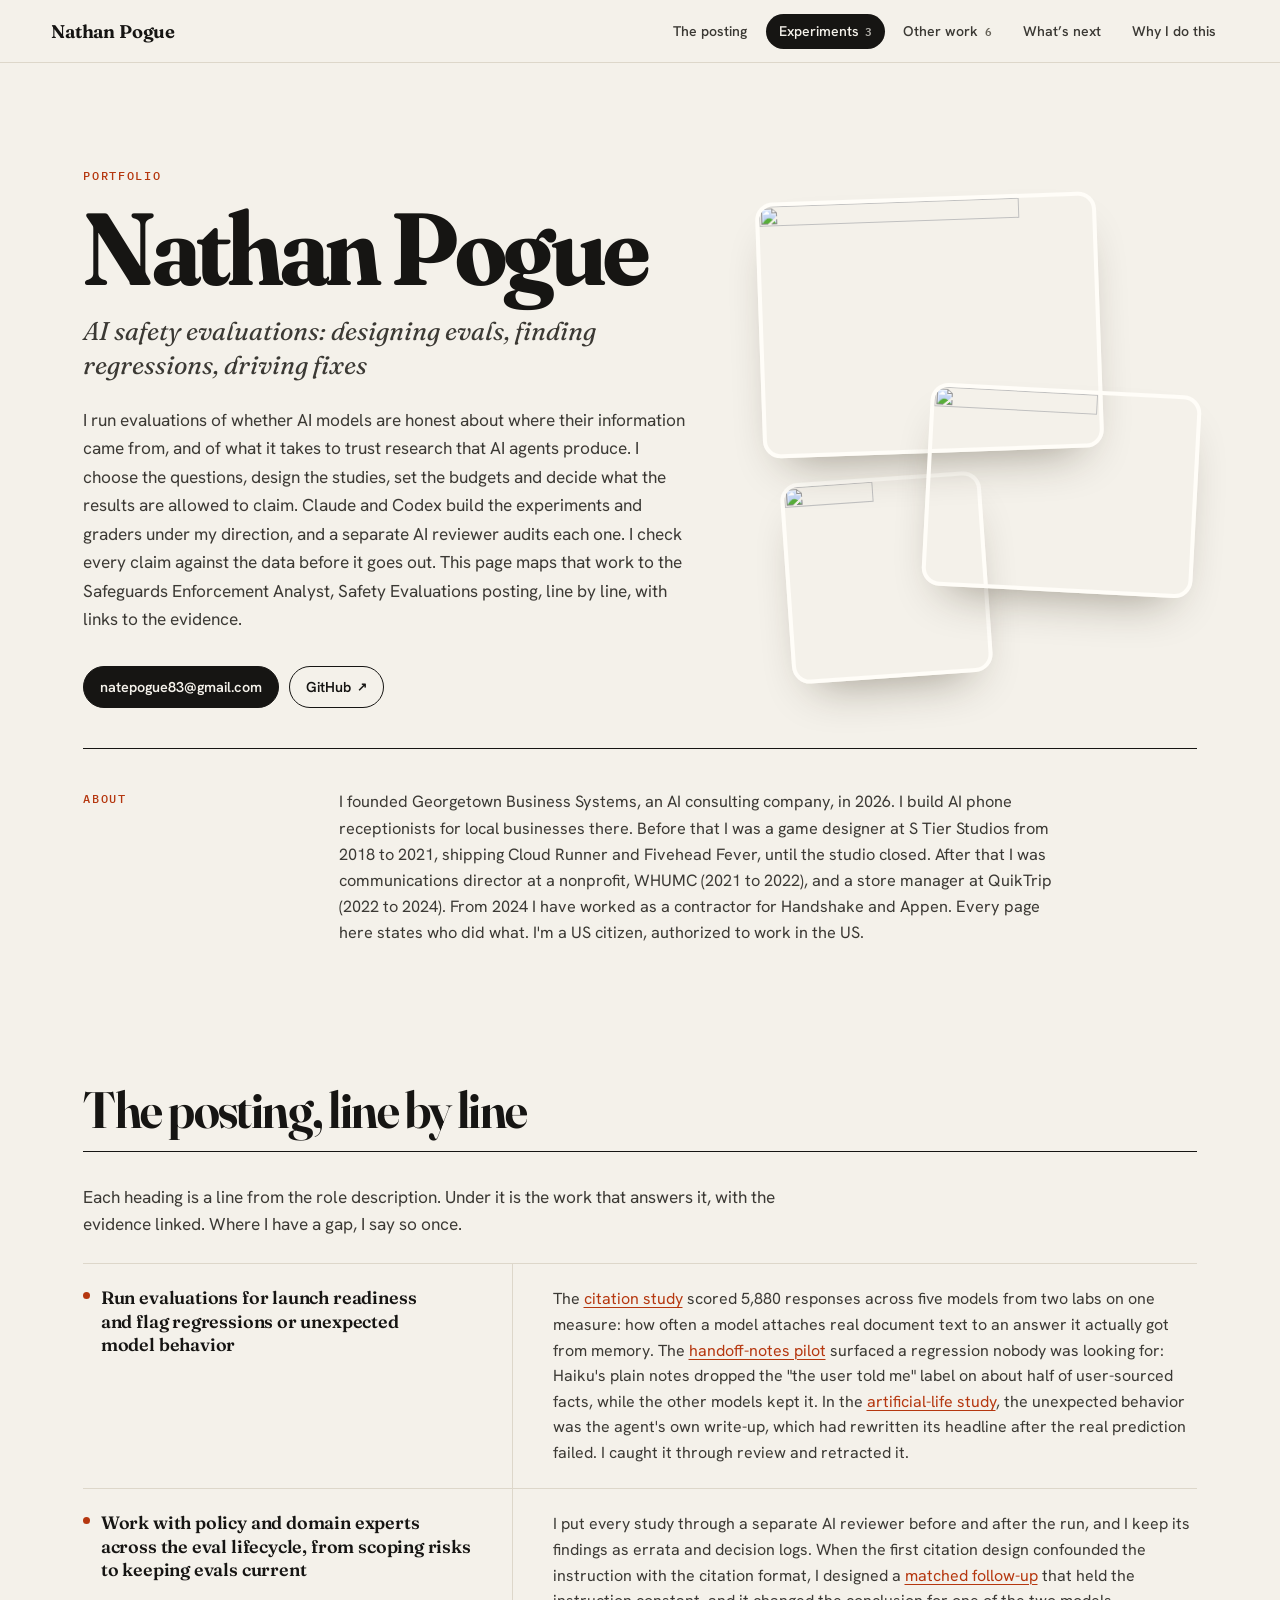
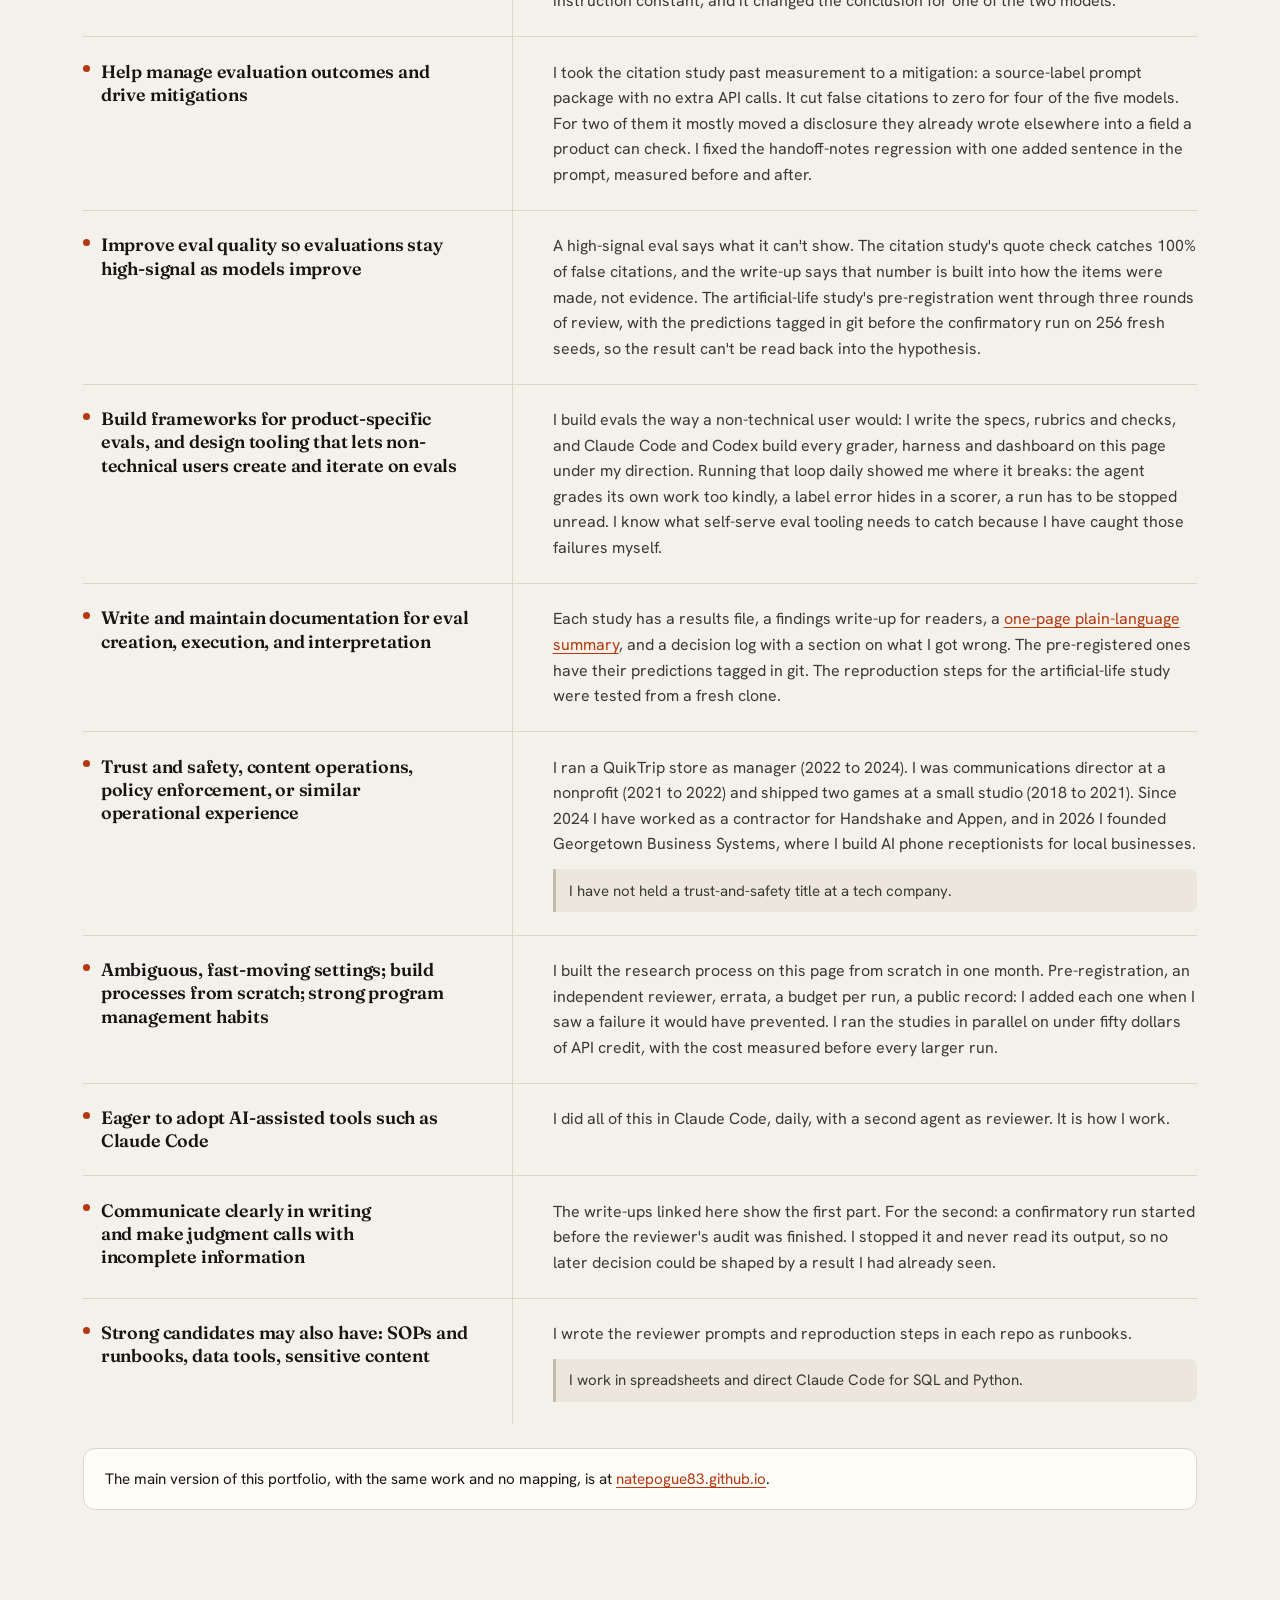
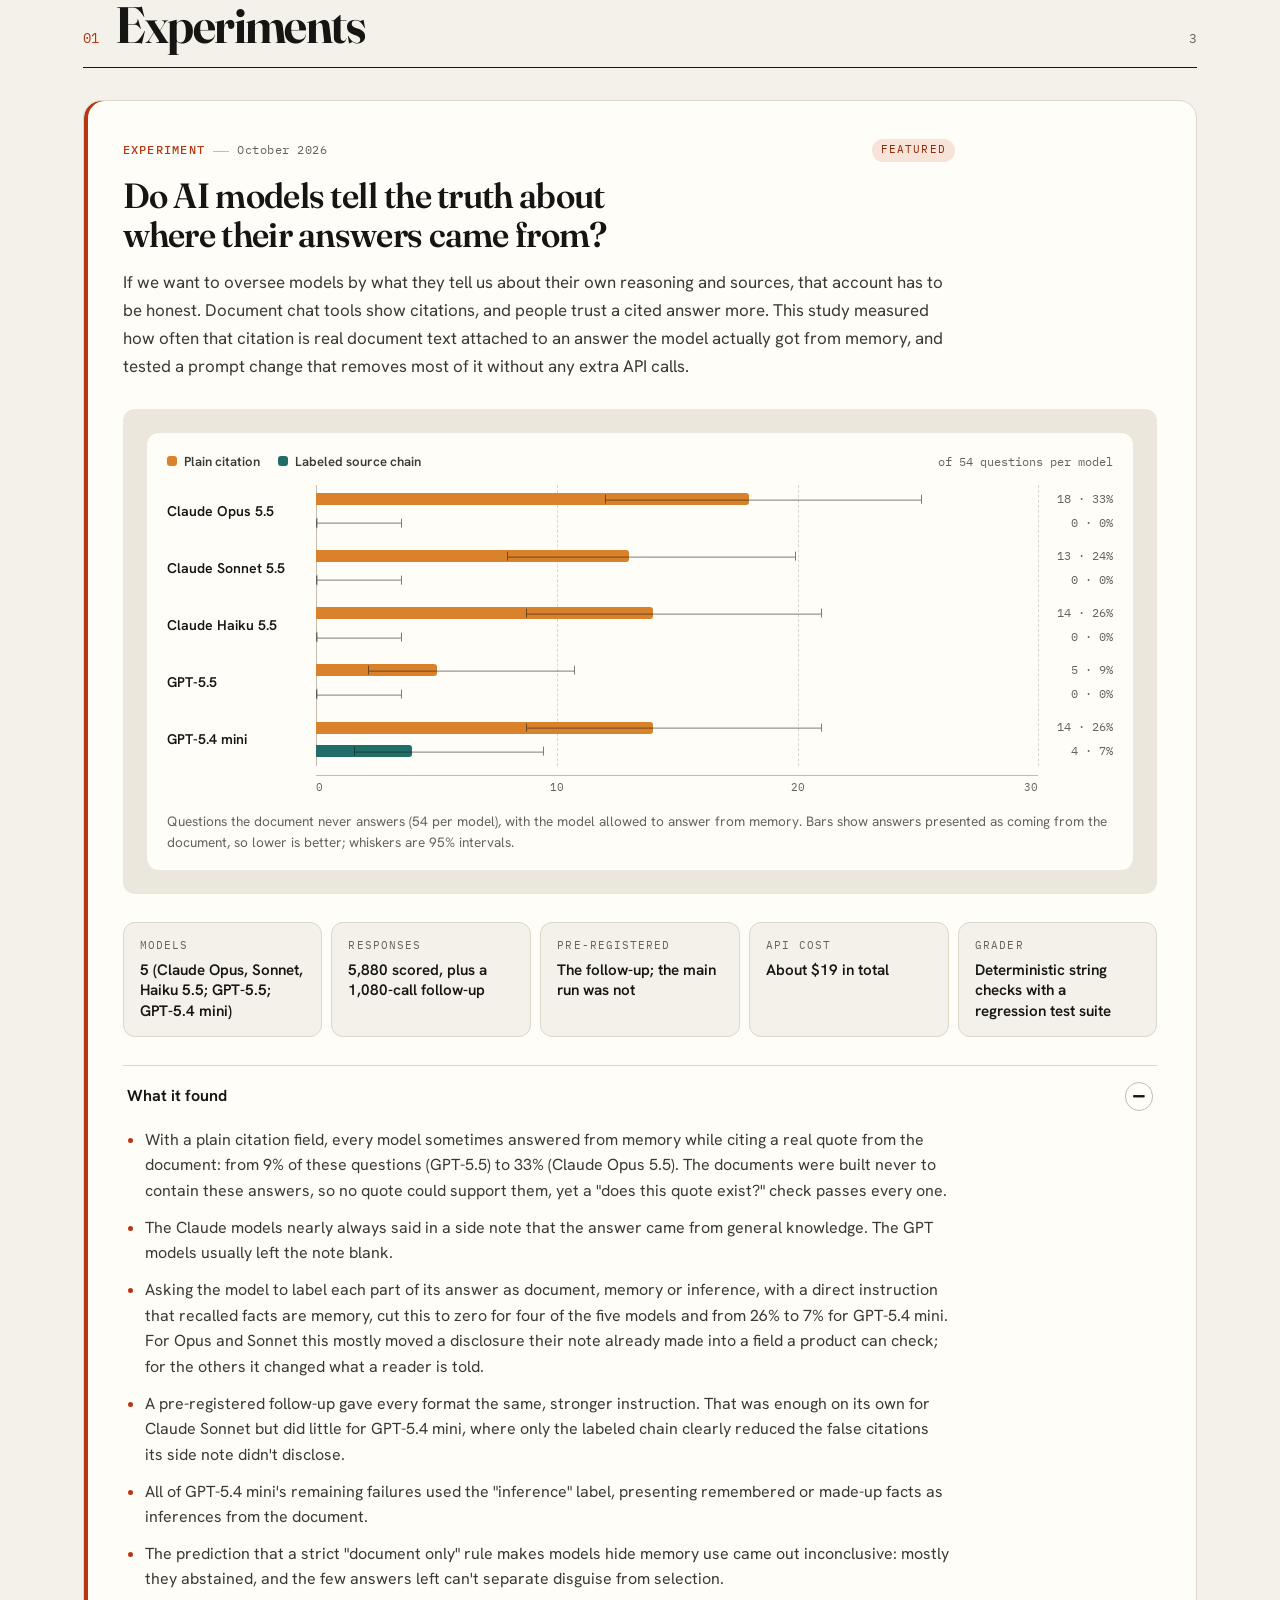
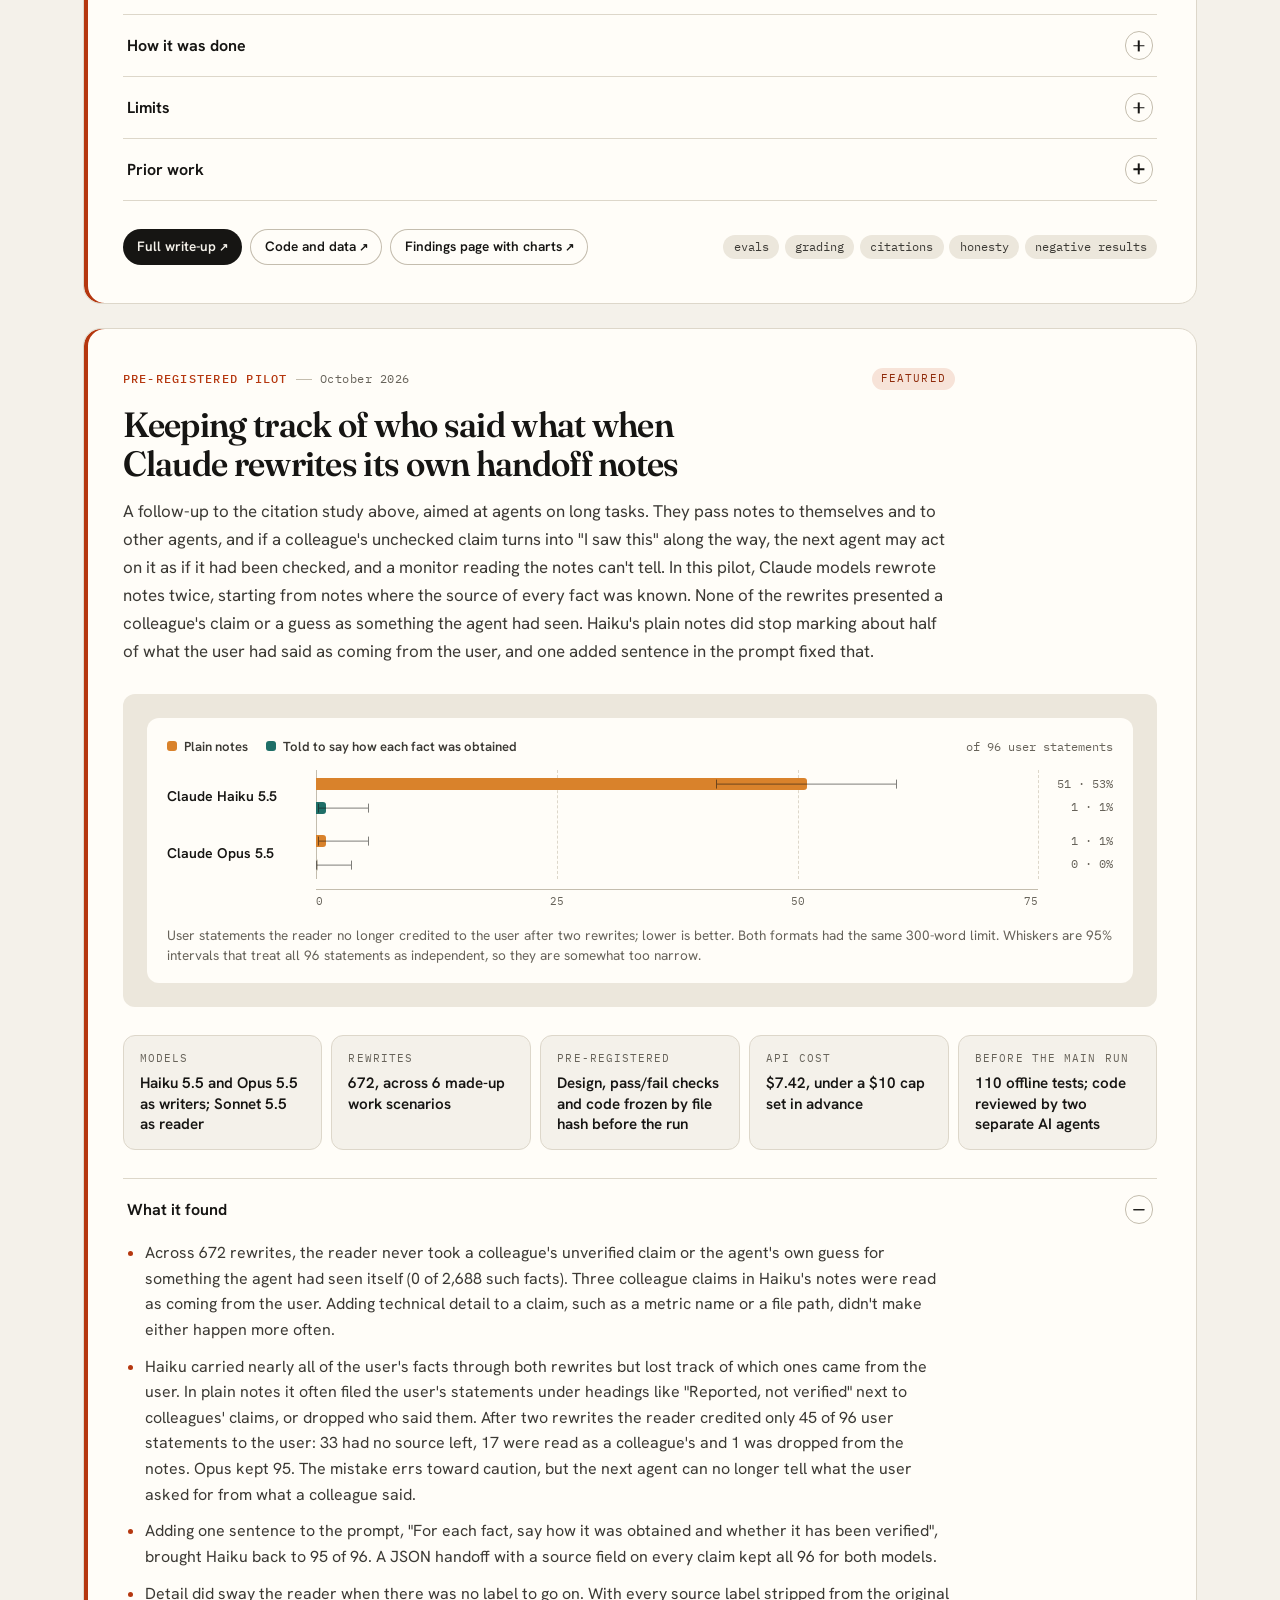
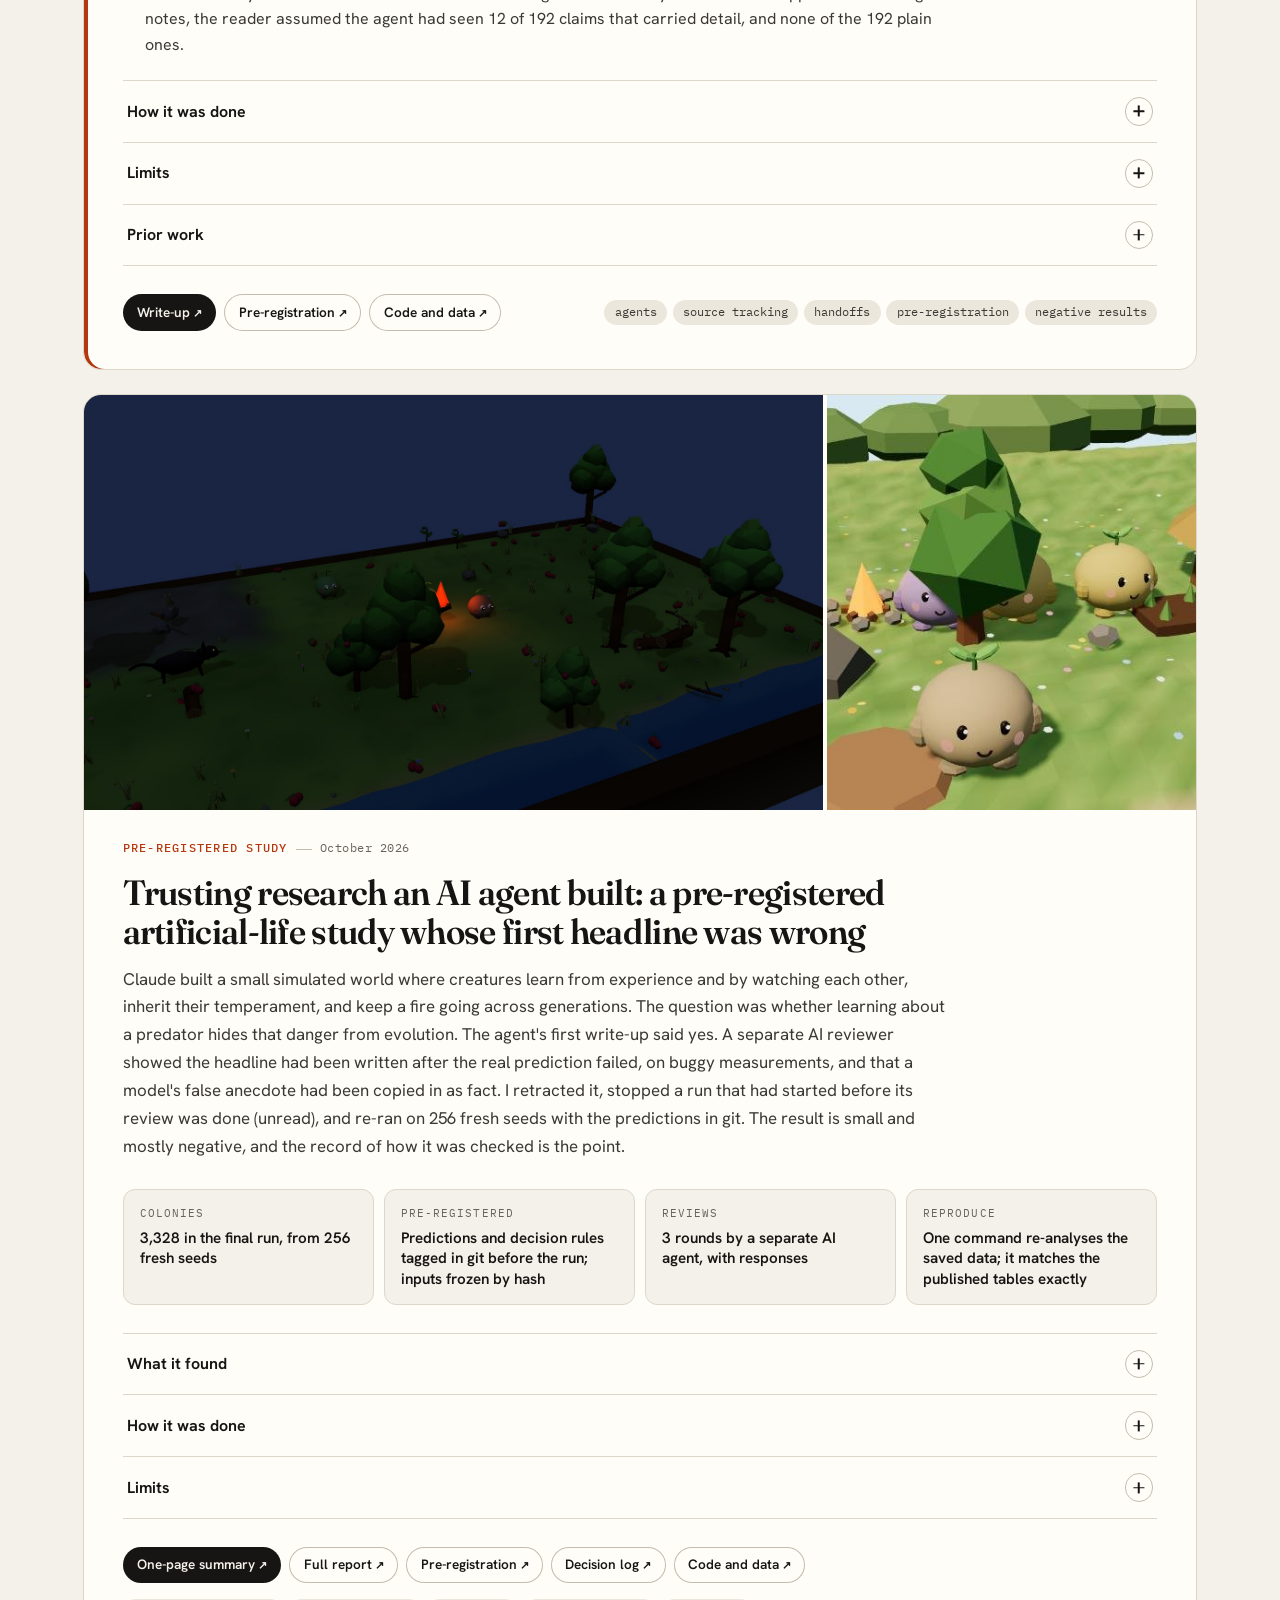
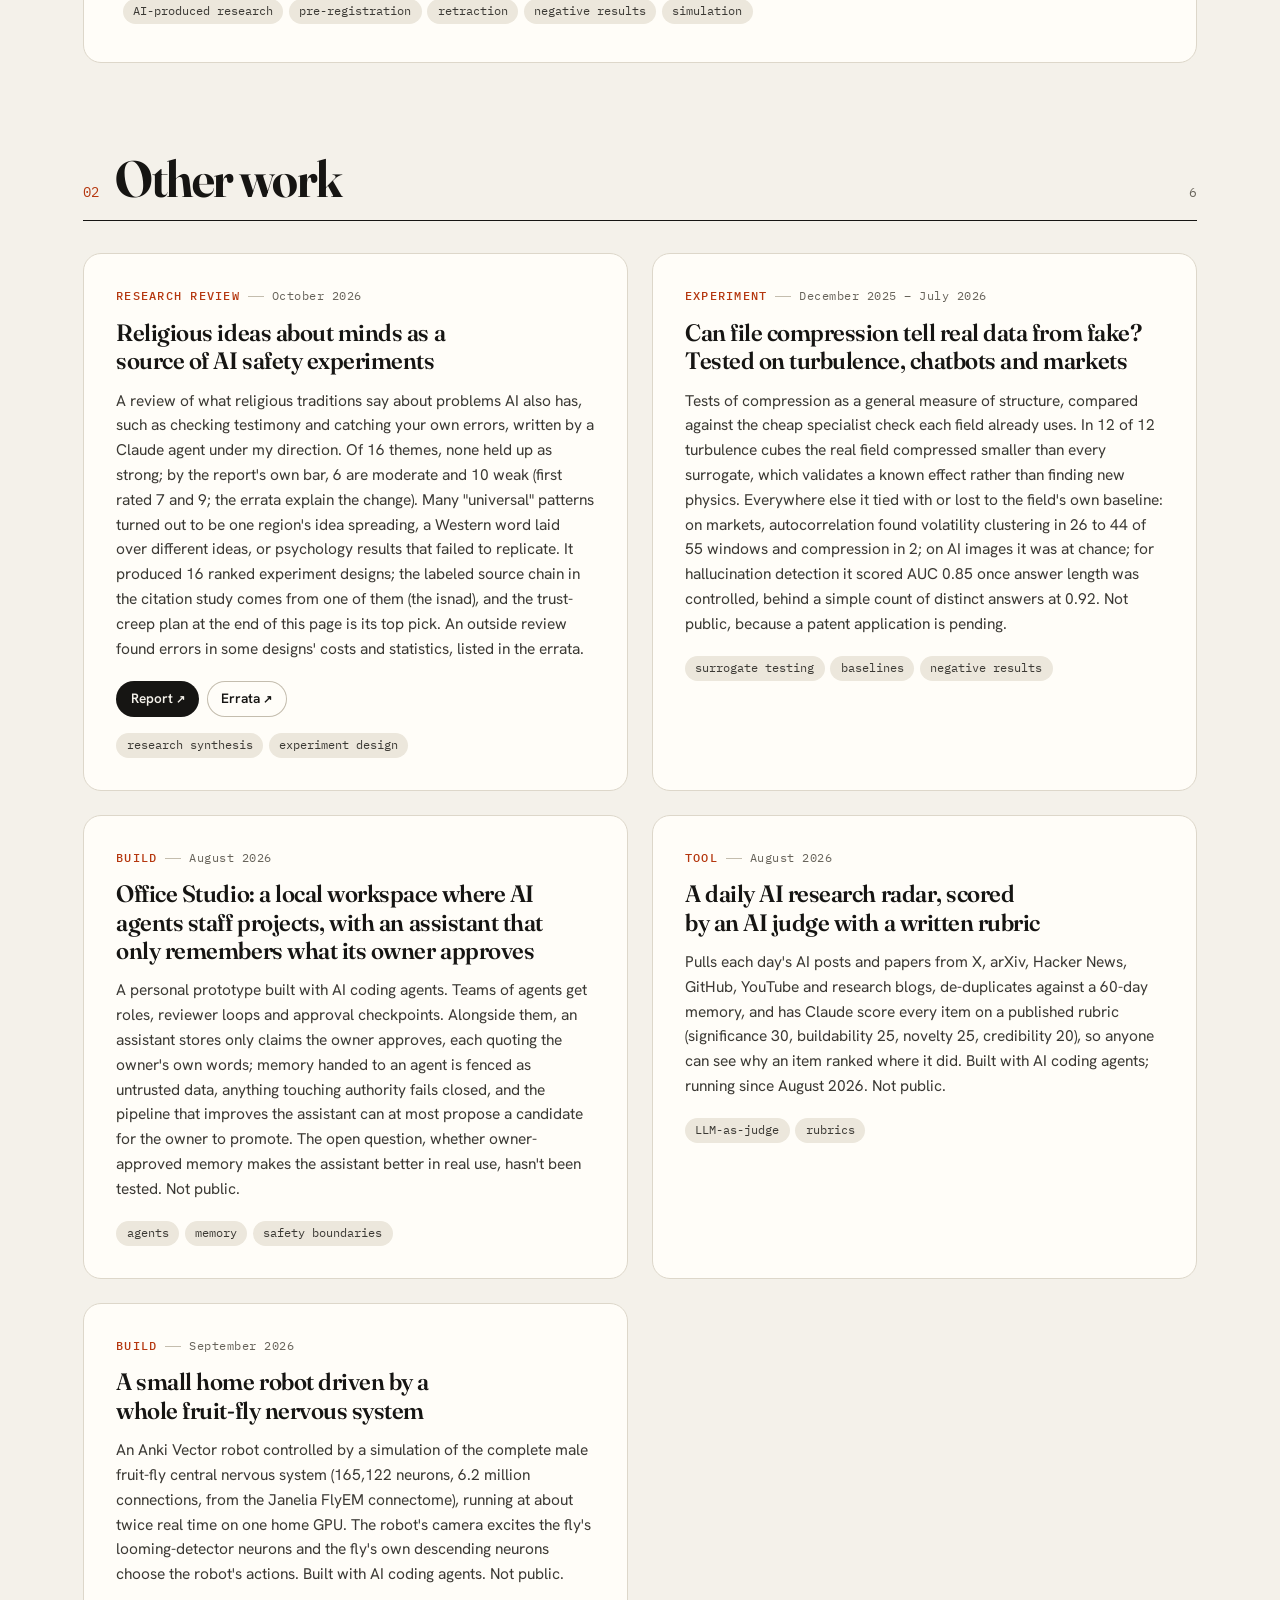
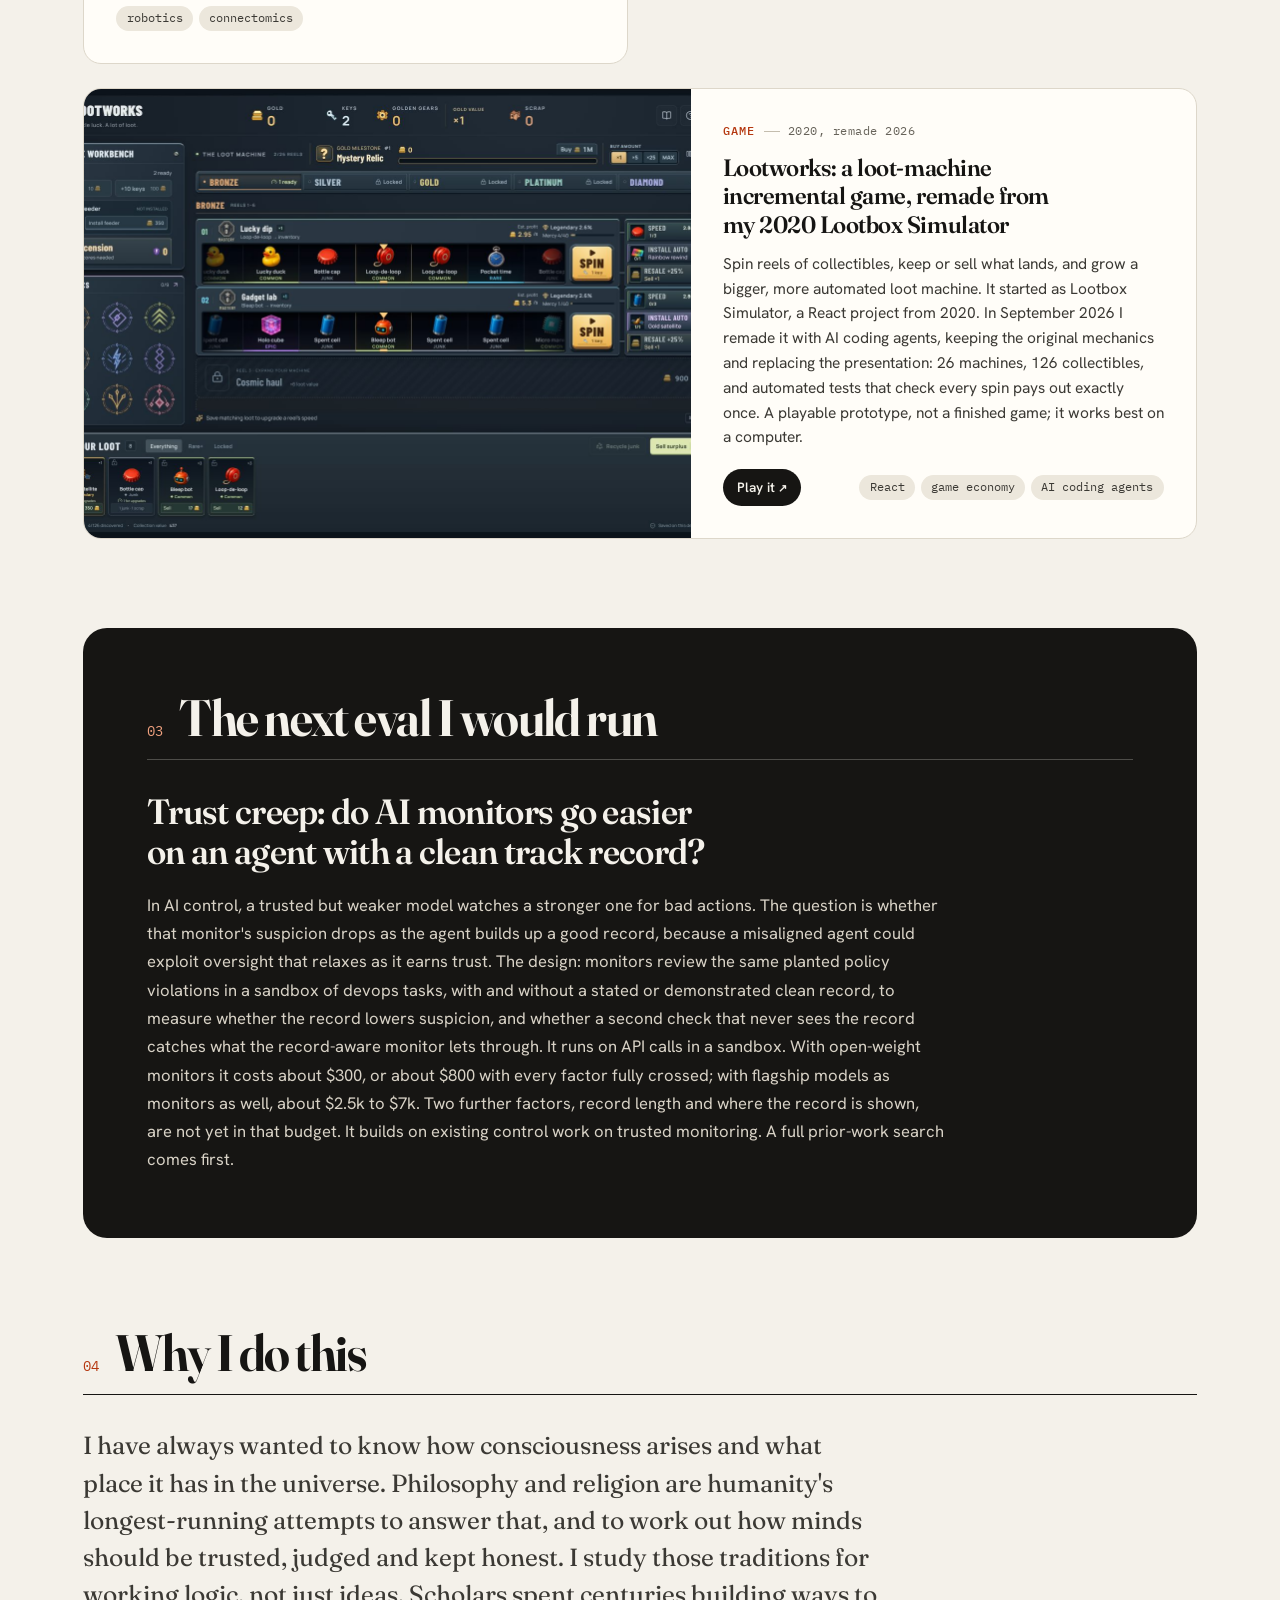
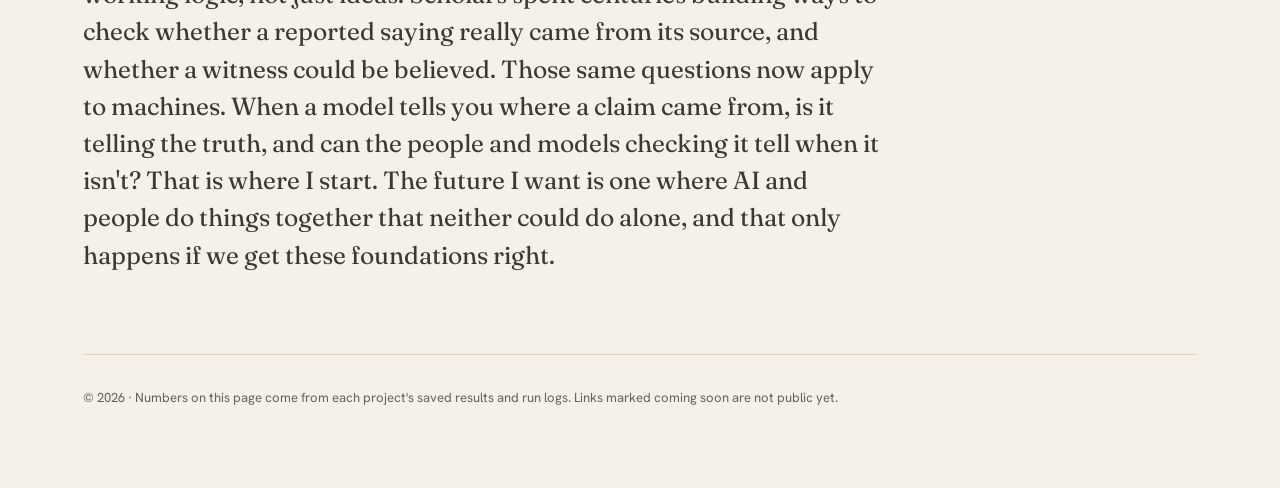
==== for/anthropic-safeguards/index.html @ 9398f07c "Rewrite Why I do this" ====
<!doctype html>
<html lang="en">
<head>
<meta charset="utf-8">
<meta name="viewport" content="width=device-width, initial-scale=1, viewport-fit=cover">
<title>Nathan Pogue · For the Safeguards Enforcement Analyst role</title>
<meta name="description" content="Nathan Pogue's portfolio, arranged for Anthropic's Safeguards Enforcement Analyst, Safety Evaluations role.">
<meta name="robots" content="noindex">
<link rel="preconnect" href="https://fonts.googleapis.com">
<link rel="preconnect" href="https://fonts.gstatic.com" crossorigin>
<link rel="stylesheet" href="https://fonts.googleapis.com/css2?family=Fraunces:opsz,wght,SOFT@9..144,300..800,0..100&family=Hanken+Grotesk:wght@400..700&family=IBM+Plex+Mono:wght@400;500&display=swap">
<link rel="icon" href="data:,">
<link rel="stylesheet" href="../../style.css?v=5">
</head>
<body>
<a class="skip" href="#main">Skip to the work</a>
<nav class="topbar" id="navtop" aria-label="Sections"></nav>
<div class="page" id="top">
  <header class="hero" id="side"></header>
  <main class="main" id="main"></main>
</div>
<script src="work.js?v=5"></script>
<script src="../../render.js?v=5"></script>
<script>
(function () {
  var html =
  '<section class="sec next fit" id="fit"><div class="sec-head"><h2>The posting, line by line</h2></div>' +
  '<p class="lead">Each heading is a line from the role description. Under it is the work that answers it, with the evidence linked. Where I have a gap, I say so once.</p>' +

  '<p class="ask">Run evaluations for launch readiness and flag regressions or unexpected model behavior</p>' +
  '<p>The <a href="#isnad">citation study</a> scored 5,880 responses across five models from two labs on one measure: how often a model attaches real document text to an answer it actually got from memory. ' +
  'The <a href="#isnad-hops">handoff-notes pilot</a> surfaced a regression nobody was looking for: Haiku\'s plain notes dropped the "the user told me" label on about half of user-sourced facts, while the other models kept it. ' +
  'In the <a href="#wobblins-study">artificial-life study</a>, the unexpected behavior was the agent\'s own write-up, which had rewritten its headline after the real prediction failed. I caught it through review and retracted it.</p>' +

  '<p class="ask">Work with policy and domain experts across the eval lifecycle, from scoping risks to keeping evals current</p>' +
  '<p>I put every study through a separate AI reviewer before and after the run, and I keep its findings as errata and decision logs. ' +
  'When the first citation design confounded the instruction with the citation format, I designed a <a href="https://github.com/natepogue83/isnad/blob/main/isnad-experiment/MATCHED.md" target="_blank" rel="noopener">matched follow-up</a> that held the instruction constant, and it changed the conclusion for one of the two models.</p>' +

  '<p class="ask">Help manage evaluation outcomes and drive mitigations</p>' +
  '<p>I took the citation study past measurement to a mitigation: a source-label prompt package with no extra API calls. It cut false citations to zero for four of the five models. For two of them it mostly moved a disclosure they already wrote elsewhere into a field a product can check. ' +
  'I fixed the handoff-notes regression with one added sentence in the prompt, measured before and after.</p>' +

  '<p class="ask">Improve eval quality so evaluations stay high-signal as models improve</p>' +
  '<p>A high-signal eval says what it can\'t show. The citation study\'s quote check catches 100% of false citations, and the write-up says that number is built into how the items were made, not evidence. ' +
  'The artificial-life study\'s pre-registration went through three rounds of review, with the predictions tagged in git before the confirmatory run on 256 fresh seeds, so the result can\'t be read back into the hypothesis.</p>' +

  '<p class="ask">Build frameworks for product-specific evals, and design tooling that lets non-technical users create and iterate on evals</p>' +
  '<p>I build evals the way a non-technical user would: I write the specs, rubrics and checks, and Claude Code and Codex build every grader, harness and dashboard on this page under my direction. ' +
  'Running that loop daily showed me where it breaks: the agent grades its own work too kindly, a label error hides in a scorer, a run has to be stopped unread. I know what self-serve eval tooling needs to catch because I have caught those failures myself.</p>' +

  '<p class="ask">Write and maintain documentation for eval creation, execution, and interpretation</p>' +
  '<p>Each study has a results file, a findings write-up for readers, a <a href="https://github.com/natepogue83/WobblesExperiment/blob/main/lab/research/SUMMARY.md" target="_blank" rel="noopener">one-page plain-language summary</a>, and a decision log with a section on what I got wrong. The pre-registered ones have their predictions tagged in git. ' +
  'The reproduction steps for the artificial-life study were tested from a fresh clone.</p>' +

  '<p class="ask">Trust and safety, content operations, policy enforcement, or similar operational experience</p>' +
  '<p>I ran a QuikTrip store as manager (2022 to 2024). I was communications director at a nonprofit (2021 to 2022) and shipped two games at a small studio (2018 to 2021). ' +
  'Since 2024 I have worked as a contractor for Handshake and Appen, and in 2026 I founded Georgetown Business Systems, where I build AI phone receptionists for local businesses. <span class="gap">I have not held a trust-and-safety title at a tech company.</span></p>' +

  '<p class="ask">Ambiguous, fast-moving settings; build processes from scratch; strong program management habits</p>' +
  '<p>I built the research process on this page from scratch in one month. Pre-registration, an independent reviewer, errata, a budget per run, a public record: I added each one when I saw a failure it would have prevented. ' +
  'I ran the studies in parallel on under fifty dollars of API credit, with the cost measured before every larger run.</p>' +

  '<p class="ask">Eager to adopt AI-assisted tools such as Claude Code</p>' +
  '<p>I did all of this in Claude Code, daily, with a second agent as reviewer. It is how I work.</p>' +

  '<p class="ask">Communicate clearly in writing and make judgment calls with incomplete information</p>' +
  '<p>The write-ups linked here show the first part. For the second: a confirmatory run started before the reviewer\'s audit was finished. I stopped it and never read its output, so no later decision could be shaped by a result I had already seen.</p>' +

  '<p class="ask">Strong candidates may also have: SOPs and runbooks, data tools, sensitive content</p>' +
  '<p>I wrote the reviewer prompts and reproduction steps in each repo as runbooks. ' +
  '<span class="gap">I work in spreadsheets and direct Claude Code for SQL and Python.</span></p>' +

  '<div class="note"><p>The main version of this portfolio, with the same work and no mapping, is at <a href="../../">natepogue83.github.io</a>.</p></div>' +
  '</section>';
  var main = document.getElementById("main");
  main.insertAdjacentHTML("afterbegin", html);
  var l = '<a href="#fit">The posting</a>';
  document.querySelectorAll(".nav").forEach(function (n) { n.insertAdjacentHTML("afterbegin", l); });
})();
</script>
</body>
</html>
---- style.css ----
/* Editorial layout: a sticky top bar, a large hero with an image collage, then the work as cards.
   Type: Fraunces for display, Hanken Grotesk for reading, Plex Mono for numbers.
   Color: warm paper and ink with one accent (vermilion). The chart keeps its own two data colors. */
:root {
  --bg: #f4f1ea;
  --surface: #fffdf8;
  --sunk: #ece7dc;
  --ink: #161513;
  --ink-2: #3b3934;
  --muted: #67635a;
  --line: #ddd7ca;
  --line-2: #c4bdae;
  --accent: #b5370f;
  --accent-strong: #8f2a0a;
  --accent-soft: #f7e3d8;
  --mem: #d9822b;           /* chart: plain citation / plain notes */
  --doc: #1f6f68;           /* chart: labeled source chain */
  --font-display: "Fraunces", Georgia, "Times New Roman", serif;
  --font-body: "Hanken Grotesk", "Helvetica Neue", Arial, sans-serif;
  --font-mono: "IBM Plex Mono", ui-monospace, SFMono-Regular, Menlo, Consolas, monospace;
  --wrap: 76rem;
  --pad: clamp(18px, 4vw, 56px);
  --radius: 18px;
  --ease: cubic-bezier(0.2, 0.7, 0.1, 1);
  color-scheme: light;
}

* { box-sizing: border-box; }
html { -webkit-text-size-adjust: 100%; }
@media (prefers-reduced-motion: no-preference) { html { scroll-behavior: smooth; } }
body {
  margin: 0; background: var(--bg); color: var(--ink);
  font-family: var(--font-body); font-size: 1rem; line-height: 1.6;
  -webkit-font-smoothing: antialiased;
}
h1, h2, h3, h4, p, ul, dl, dd, figure { margin: 0; }
h1, h2, h3 { text-wrap: balance; }
p { text-wrap: pretty; }
a { color: var(--accent); text-decoration: underline; text-decoration-thickness: 1px; text-underline-offset: 3px; }
a:hover { color: var(--accent-strong); }
:focus-visible { outline: 2px solid var(--accent); outline-offset: 3px; border-radius: 4px; }
img { max-width: 100%; display: block; }
.skip { position: absolute; left: 1rem; top: -3rem; z-index: 20; background: var(--ink); color: var(--bg); padding: 0.5rem 0.9rem; border-radius: 8px; }
.skip:focus { top: 0.75rem; }

/* Top bar */
.topbar {
  position: sticky; top: 0; z-index: 10;
  display: flex; align-items: center; gap: 2rem;
  padding: 0.85rem var(--pad);
  background: color-mix(in srgb, var(--bg) 86%, transparent);
  backdrop-filter: blur(10px); -webkit-backdrop-filter: blur(10px);
  border-bottom: 1px solid var(--line);
}
.mark { font-family: var(--font-display); font-weight: 650; font-size: 1.15rem; letter-spacing: -0.01em; color: var(--ink); text-decoration: none; white-space: nowrap; }
.mark:hover { color: var(--accent); }
.nav-links { margin-left: auto; display: flex; gap: 0.35rem; overflow-x: auto; scrollbar-width: none; }
.nav-links::-webkit-scrollbar { display: none; }
.nav-links a {
  display: inline-flex; align-items: baseline; gap: 0.4rem; white-space: nowrap;
  padding: 0.4rem 0.8rem; border-radius: 999px;
  font-size: 0.88rem; font-weight: 550; color: var(--ink-2); text-decoration: none;
}
.nav-links a:hover { background: var(--sunk); color: var(--ink); }
.nav-links a[aria-current="true"] { background: var(--ink); color: var(--bg); }
.nav-links a[aria-current="true"] .n { color: inherit; opacity: 0.7; }
.nav .n { font-family: var(--font-mono); font-size: 0.7rem; color: var(--muted); }

/* Page */
.page { max-width: var(--wrap); margin: 0 auto; padding-inline: var(--pad); }

/* Hero */
.hero {
  display: grid; grid-template-columns: minmax(0, 7fr) minmax(0, 5fr); gap: 2.5rem 4rem;
  padding-block: clamp(3rem, 8vw, 6.5rem) 3rem; align-items: center;
}
.eyebrow, .label {
  font-family: var(--font-mono); font-size: 0.75rem; font-weight: 500; letter-spacing: 0.14em; text-transform: uppercase; color: var(--accent);
}
.hero h1 {
  margin-top: 1rem;
  font-family: var(--font-display); font-weight: 700; font-variation-settings: "SOFT" 50, "opsz" 144;
  font-size: clamp(3rem, 1.6rem + 6vw, 6.4rem); line-height: 0.92; letter-spacing: -0.035em;
}
.role {
  margin-top: 1.25rem; max-width: 34rem;
  font-family: var(--font-display); font-style: italic; font-weight: 400;
  font-size: clamp(1.2rem, 1rem + 0.8vw, 1.6rem); line-height: 1.3; color: var(--ink-2);
}
.intro { margin-top: 1.5rem; max-width: 38rem; font-size: 1.08rem; line-height: 1.65; color: var(--ink-2); }
.contact { list-style: none; padding: 0; margin-top: 2rem; display: flex; flex-wrap: wrap; gap: 0.6rem; }
.contact a {
  display: inline-flex; align-items: center; gap: 0.4rem;
  padding: 0.55rem 1rem; border-radius: 999px; border: 1px solid var(--ink);
  font-size: 0.9rem; font-weight: 600; color: var(--ink); text-decoration: none;
}
.contact li:first-child a { background: var(--ink); color: var(--bg); }
.contact a:hover { background: var(--accent); border-color: var(--accent); color: #fff; }
.contact a::after { content: "\2197"; font-size: 0.8em; }
.contact a[href^="mailto:"]::after { content: none; }

.collage { position: relative; aspect-ratio: 4 / 4.4; }
.collage img { position: absolute; object-fit: cover; border-radius: var(--radius); box-shadow: 0 24px 48px -24px rgba(40, 30, 10, 0.45); border: 4px solid var(--surface); }
.collage .c0 { left: 0; top: 0; width: 78%; aspect-ratio: 4 / 3; transform: rotate(-2deg); z-index: 2; }
.collage .c1 { right: 0; top: 40%; width: 62%; aspect-ratio: 4 / 3; transform: rotate(3deg); z-index: 3; }
.collage .c2 { left: 6%; bottom: 0; width: 46%; aspect-ratio: 1; transform: rotate(-4deg); z-index: 1; }

.about {
  grid-column: 1 / -1; display: grid; grid-template-columns: 12rem minmax(0, 1fr); gap: 1rem 4rem;
  padding-top: 2.5rem; border-top: 1px solid var(--ink);
}
.about p { max-width: 46rem; font-size: 1.02rem; color: var(--ink-2); }

/* Sections */
.main { padding-bottom: 2rem; }
.sec { padding-top: clamp(3.5rem, 7vw, 6rem); scroll-margin-top: 4rem; }
.sec-head { display: flex; align-items: baseline; gap: 1rem; margin-bottom: 2rem; padding-bottom: 1rem; border-bottom: 1px solid var(--ink); }
.sec-num { font-family: var(--font-mono); font-size: 0.85rem; color: var(--accent); }
.sec-head h2 {
  font-family: var(--font-display); font-weight: 650; font-variation-settings: "opsz" 144;
  font-size: clamp(2rem, 1.4rem + 2.4vw, 3.2rem); line-height: 1; letter-spacing: -0.03em;
}
.sec-head .n { margin-left: auto; font-family: var(--font-mono); font-size: 0.8rem; color: var(--muted); }

/* Cards */
.grid { display: grid; gap: 1.5rem; }
.grid-other { grid-template-columns: repeat(2, minmax(0, 1fr)); }
.card {
  background: var(--surface); border: 1px solid var(--line); border-radius: var(--radius);
  overflow: hidden; scroll-margin-top: 4.5rem; min-width: 0;
}
.entry { display: grid; gap: 1.75rem; padding: clamp(1.4rem, 3vw, 2.75rem); }
.entry > * { min-width: 0; }
.entry.featured { box-shadow: inset 4px 0 0 var(--accent); }
.entry-head { display: grid; gap: 0.9rem; max-width: 52rem; }
.entry-meta { display: flex; flex-wrap: wrap; align-items: center; gap: 0.5rem; font-size: 0.78rem; }
.entry-meta span { font-family: var(--font-mono); letter-spacing: 0.04em; }
.entry-meta .kind { color: var(--accent); font-weight: 500; text-transform: uppercase; letter-spacing: 0.1em; }
.entry-meta .date { color: var(--muted); }
.entry-meta .date::before { content: ""; display: inline-block; width: 1rem; height: 1px; background: var(--line-2); vertical-align: middle; margin-right: 0.5rem; }
.entry-meta .flag { margin-left: auto; padding: 0.15rem 0.55rem; border-radius: 999px; background: var(--accent-soft); color: var(--accent-strong); font-size: 0.7rem; text-transform: uppercase; letter-spacing: 0.1em; }
.entry h3, .next h3 {
  font-family: var(--font-display); font-weight: 600; font-variation-settings: "opsz" 72;
  font-size: clamp(1.5rem, 1.15rem + 1.3vw, 2.25rem); line-height: 1.12; letter-spacing: -0.02em;
}
.payoff { font-size: 1.06rem; line-height: 1.65; color: var(--ink-2); }

/* Cover images run edge to edge at the top of the card */
.entry > .media.cover:first-child { margin: calc(-1 * clamp(1.4rem, 3vw, 2.75rem)); margin-bottom: 0; border-radius: 0; gap: 4px; }
.entry > .media.cover:first-child img { border-radius: 0; aspect-ratio: auto; max-height: 30rem; }
/* Media: cover images and charts sit on a tinted stage */
.media { border-radius: 12px; overflow: hidden; }
.media.cover { display: grid; grid-template-columns: 2fr 1fr; gap: 0.5rem; background: none; }
.media.cover img { width: 100%; height: 100%; aspect-ratio: 16 / 10; object-fit: cover; border-radius: 12px; }
.media.cover:not(.multi) { grid-template-columns: 1fr; }
.chart-wrap { background: var(--sunk); padding: clamp(0.6rem, 2vw, 1.5rem); }

/* Stat chips */
.facts { display: grid; grid-template-columns: repeat(auto-fit, minmax(9.5rem, 1fr)); gap: 0.6rem; }
.chip { padding: 0.9rem 1rem; border-radius: 12px; background: var(--bg); border: 1px solid var(--line); }
.chip dt { font-family: var(--font-mono); font-size: 0.68rem; letter-spacing: 0.1em; text-transform: uppercase; color: var(--muted); }
.chip dd { margin-top: 0.35rem; font-size: 0.95rem; font-weight: 600; line-height: 1.35; color: var(--ink); font-variant-numeric: tabular-nums; }

/* Toggles */
.toggles { border-top: 1px solid var(--line); }
.more { border-bottom: 1px solid var(--line); }
.more summary {
  list-style: none; cursor: pointer; user-select: none;
  display: flex; align-items: center; justify-content: space-between; gap: 1rem; padding: 1rem 0.25rem;
  font-weight: 650; font-size: 1rem; color: var(--ink);
}
.more summary::-webkit-details-marker { display: none; }
.more summary i { position: relative; width: 1.8rem; height: 1.8rem; border-radius: 50%; border: 1px solid var(--line-2); flex: none; }
.more summary i::before, .more summary i::after { content: ""; position: absolute; left: 50%; top: 50%; width: 0.7rem; height: 1.5px; background: currentColor; transform: translate(-50%, -50%); }
.more summary i::after { transform: translate(-50%, -50%) rotate(90deg); }
.more[open] summary i::after { transform: translate(-50%, -50%) rotate(0deg); }
.more summary:hover { color: var(--accent); }
.more summary:hover i { border-color: var(--accent); }
.more-body { padding: 0 0.25rem 1.4rem; max-width: 52rem; color: var(--ink-2); }
.more-body ul { padding-left: 1.15rem; display: grid; gap: 0.7rem; }
.more-body li::marker { color: var(--accent); }

/* Footer of a card: links and tag pills */
.entry-foot { display: flex; flex-wrap: wrap; justify-content: space-between; align-items: center; gap: 1rem 1.5rem; }
.links { list-style: none; padding: 0; display: flex; flex-wrap: wrap; gap: 0.5rem; }
.links a {
  display: inline-block; padding: 0.45rem 0.9rem; border-radius: 999px; background: var(--ink); color: var(--bg);
  font-size: 0.85rem; font-weight: 600; text-decoration: none;
}
.links li + li a { background: transparent; color: var(--ink); box-shadow: inset 0 0 0 1px var(--line-2); }
.links a:hover, .links li + li a:hover { background: var(--accent); color: #fff; box-shadow: none; }
.links a::after { content: " \2197"; font-size: 0.8em; }
.links .soon { color: var(--muted); font-size: 0.85rem; }
.tags { list-style: none; padding: 0; display: flex; flex-wrap: wrap; gap: 0.35rem; }
.tags li { padding: 0.2rem 0.65rem; border-radius: 999px; background: var(--sunk); font-family: var(--font-mono); font-size: 0.72rem; color: var(--ink-2); }

/* Compact cards */
.entry.compact { padding: 0; gap: 0; align-content: start; }
.entry.compact.has-media { grid-column: 1 / -1; grid-template-columns: minmax(0, 6fr) minmax(0, 5fr); }
.compact-body { display: grid; gap: 0.8rem; align-content: start; padding: clamp(1.25rem, 2.5vw, 2rem); }
.entry.compact h3 { font-size: clamp(1.2rem, 1rem + 0.6vw, 1.5rem); line-height: 1.2; }
.entry.compact .payoff { font-size: 0.97rem; line-height: 1.6; }
.entry.compact .entry-foot { margin-top: 0.4rem; }
.media.thumb { border-radius: 0; }
.media.thumb img { width: 100%; height: 100%; min-height: 18rem; object-fit: cover; }

/* What's next: a dark band. Why: a large quiet paragraph. */
.band { margin-top: clamp(3.5rem, 7vw, 6rem); padding: clamp(1.75rem, 5vw, 4rem); border-radius: calc(var(--radius) + 6px); background: var(--ink); color: var(--bg); }
.band .sec-head { border-color: rgba(244, 241, 234, 0.25); }
.band .sec-num { color: #f0a17f; }
.band h3 { max-width: 48rem; color: var(--bg); }
.band p { margin-top: 1.25rem; max-width: 50rem; font-size: 1.04rem; line-height: 1.7; color: #d8d2c6; }
.why p { max-width: 50rem; font-family: var(--font-display); font-weight: 400; font-size: clamp(1.2rem, 1rem + 0.7vw, 1.55rem); line-height: 1.5; color: var(--ink-2); }

.main footer { margin-top: 5rem; padding-block: 2rem 3rem; border-top: 1px solid var(--line); font-size: 0.82rem; color: var(--muted); }

/* Tailored page: "The posting, line by line" as requirement and evidence columns */
.fit { display: grid; grid-template-columns: minmax(0, 5fr) minmax(0, 8fr); column-gap: 0; }
.fit .ask { padding-right: 2.5rem; }
.fit .ask + p { padding-left: 2.5rem; border-left: 1px solid var(--line); }
.fit > .sec-head, .fit > .lead, .fit > .note { grid-column: 1 / -1; }
.fit .lead { max-width: 46rem; margin-bottom: 1.5rem; font-size: 1.08rem; color: var(--ink-2); }
.fit .ask, .fit .ask + p { padding-block: 1.4rem; border-top: 1px solid var(--line); }
.fit .ask {
  font-family: var(--font-display); font-weight: 600; font-size: 1.12rem; line-height: 1.3; letter-spacing: -0.01em; color: var(--ink);
  position: relative; padding-left: 1.1rem;
}
.fit .ask::before { content: ""; position: absolute; left: 0; top: 1.75rem; width: 0.45rem; height: 0.45rem; border-radius: 50%; background: var(--accent); }
.fit .ask + p { color: var(--ink-2); }
.fit a { color: var(--accent); }
.fit .gap { display: block; margin-top: 0.75rem; padding: 0.6rem 0.85rem; border-left: 3px solid var(--line-2); background: var(--sunk); border-radius: 0 8px 8px 0; color: var(--ink-2); font-size: 0.94rem; }
.fit .note { margin-top: 1.5rem; padding: 1.1rem 1.3rem; border: 1px solid var(--line); border-radius: 12px; background: var(--surface); font-size: 0.95rem; }

/* Chart: grouped horizontal bars with 95% intervals. Column geometry is shared by the rows, grid lines and axis. */
.chart {
  --lab: 8.5rem; --vgap: 0.85rem; --val: 4.2rem;
  background: var(--surface); border-radius: 12px;
  padding: 1.15rem 1.25rem 1.1rem; display: grid; gap: 1.1rem;
}
.chart-head { display: flex; justify-content: space-between; align-items: baseline; flex-wrap: wrap; gap: 0.4rem 1rem; }
.legend { display: flex; flex-wrap: wrap; gap: 0.4rem 1.1rem; font-size: 0.82rem; font-weight: 600; color: var(--ink-2); }
.legend i { display: inline-block; width: 0.65rem; height: 0.65rem; border-radius: 3px; margin-right: 0.45rem; }
.chart .unit { font-family: var(--font-mono); font-size: 0.72rem; color: var(--muted); }
.bars { position: relative; display: grid; gap: 0.9rem; }
.gridline { position: absolute; top: -0.3rem; bottom: -0.3rem; width: 0; border-left: 1px dashed var(--line); pointer-events: none; }
.gridline.zero { border-left-style: solid; border-color: var(--line-2); }
.bar-row { position: relative; display: grid; grid-template-columns: var(--lab) 1fr; gap: var(--vgap); align-items: center; }
.bar-row .name { font-size: 0.88rem; font-weight: 600; }
.pair { display: grid; gap: 0.3rem; }
.bar { display: grid; grid-template-columns: 1fr var(--val); gap: 0.5rem; align-items: center; }
.track { position: relative; height: 0.75rem; }
.track b { position: absolute; top: 0; bottom: 0; left: 0; border-radius: 0 3px 3px 0; transform-origin: left center; }
.bar.s0 .track b { background: var(--mem); }
.bar.s1 .track b { background: var(--doc); }
.bar.zero .track b { width: 2px !important; background: var(--line-2); }
.ci { position: absolute; top: 50%; height: 0.55rem; transform: translateY(-50%); border-left: 1.5px solid var(--ink); border-right: 1.5px solid var(--ink); opacity: 0.55; pointer-events: none; }
.ci::before { content: ""; position: absolute; left: 0; right: 0; top: 50%; border-top: 1.5px solid var(--ink); }
.val { font-family: var(--font-mono); font-size: 0.74rem; color: var(--muted); text-align: right; white-space: nowrap; font-variant-numeric: tabular-nums; }
.axis { display: grid; grid-template-columns: var(--lab) 1fr; gap: var(--vgap); margin-top: -0.2rem; }
.axis > div { position: relative; height: 1.15rem; margin-right: calc(var(--val) + 0.5rem); border-top: 1px solid var(--line-2); }
.axis div span { position: absolute; top: 0.2rem; transform: translateX(-50%); font-family: var(--font-mono); font-size: 0.7rem; color: var(--muted); }
.axis div span:first-child { transform: none; }
.axis div span:last-child { transform: translateX(-100%); }
.chart figcaption { font-size: 0.85rem; line-height: 1.5; color: var(--muted); }

/* Motion, only when allowed */
.bars.anim .track b { transform: scaleX(0); }
.bars.anim .ci { opacity: 0; }
.bars.anim.in .track b { transform: scaleX(1); transition: transform 0.8s var(--ease) calc(var(--i, 0) * 70ms); }
.bars.anim.in .ci { opacity: 0.55; transition: opacity 0.4s ease calc(0.5s + var(--i, 0) * 70ms); }
@media (prefers-reduced-motion: no-preference) {
  .reveal.pre { opacity: 0; transform: translateY(24px); }
  .reveal.pre.in { opacity: 1; transform: none; transition: opacity 0.7s var(--ease), transform 0.7s var(--ease); }
  .card { transition: border-color 0.2s ease, box-shadow 0.3s ease, transform 0.3s var(--ease); }
  .card:hover { border-color: var(--line-2); box-shadow: 0 18px 40px -28px rgba(40, 30, 10, 0.35); }
  .entry.featured:hover { box-shadow: inset 4px 0 0 var(--accent), 0 18px 40px -28px rgba(40, 30, 10, 0.35); }
  .media img { transition: transform 0.6s var(--ease); }
  .card:hover .media img { transform: scale(1.025); }
  .collage img { transition: transform 0.5s var(--ease); }
  .collage:hover .c0 { transform: rotate(-3deg) translateY(-6px); }
  .collage:hover .c1 { transform: rotate(4deg) translateY(-4px); }
  .more summary i::after { transition: transform 0.25s var(--ease); }
  .nav-links a, .contact a, .links a { transition: background-color 0.15s ease, color 0.15s ease; }
}

/* Tablet and phone */
@media (max-width: 900px) {
  .hero { grid-template-columns: 1fr; gap: 2rem; padding-block: 2.5rem 2rem; }
  .collage { order: -1; aspect-ratio: 16 / 9; max-width: 34rem; width: 100%; }
  .collage .c2 { display: none; }
  .collage .c0 { width: 68%; }
  .collage .c1 { width: 52%; top: 28%; }
  .collage .c2 { width: 34%; left: 10%; }
  .about { grid-template-columns: 1fr; gap: 0.6rem; padding-top: 1.75rem; }
  .grid-other { grid-template-columns: 1fr; }
  .entry.compact.has-media { grid-template-columns: 1fr; }
  .media.thumb img { min-height: 0; aspect-ratio: 16 / 9; }
  .fit { grid-template-columns: 1fr; }
  .fit .ask { padding-bottom: 0.3rem; }
  .fit .ask { padding-right: 0; }
  .fit .ask + p { border-top: 0; border-left: 0; padding-left: 1.1rem; padding-top: 0.3rem; }
}
@media (max-width: 600px) {
  .topbar { gap: 1rem; padding-block: 0.65rem; }
  .mark { display: none; }
  .nav-links { margin-left: 0; }
  .nav-links a { padding: 0.35rem 0.7rem; font-size: 0.84rem; }
  .entry { gap: 1.35rem; padding: 1.15rem; }
  .entry > .media.cover:first-child { margin: -1.15rem -1.15rem 0; }
  .compact-body { padding: 1.15rem; }
  .more-body ul { padding-left: 1rem; }
  .media.cover { grid-template-columns: 1fr; }
  .media.cover img + img { display: none; }
  .facts { grid-template-columns: 1fr 1fr; }
  .chip { padding: 0.7rem 0.8rem; }
  .chip dd { font-size: 0.88rem; }
  .chart { --lab: 6.6rem; --val: 4rem; padding: 0.9rem; }
  .bar-row .name { font-size: 0.8rem; }
  .entry-meta .flag { margin-left: 0; }
  .sec-head { margin-bottom: 1.4rem; }
}
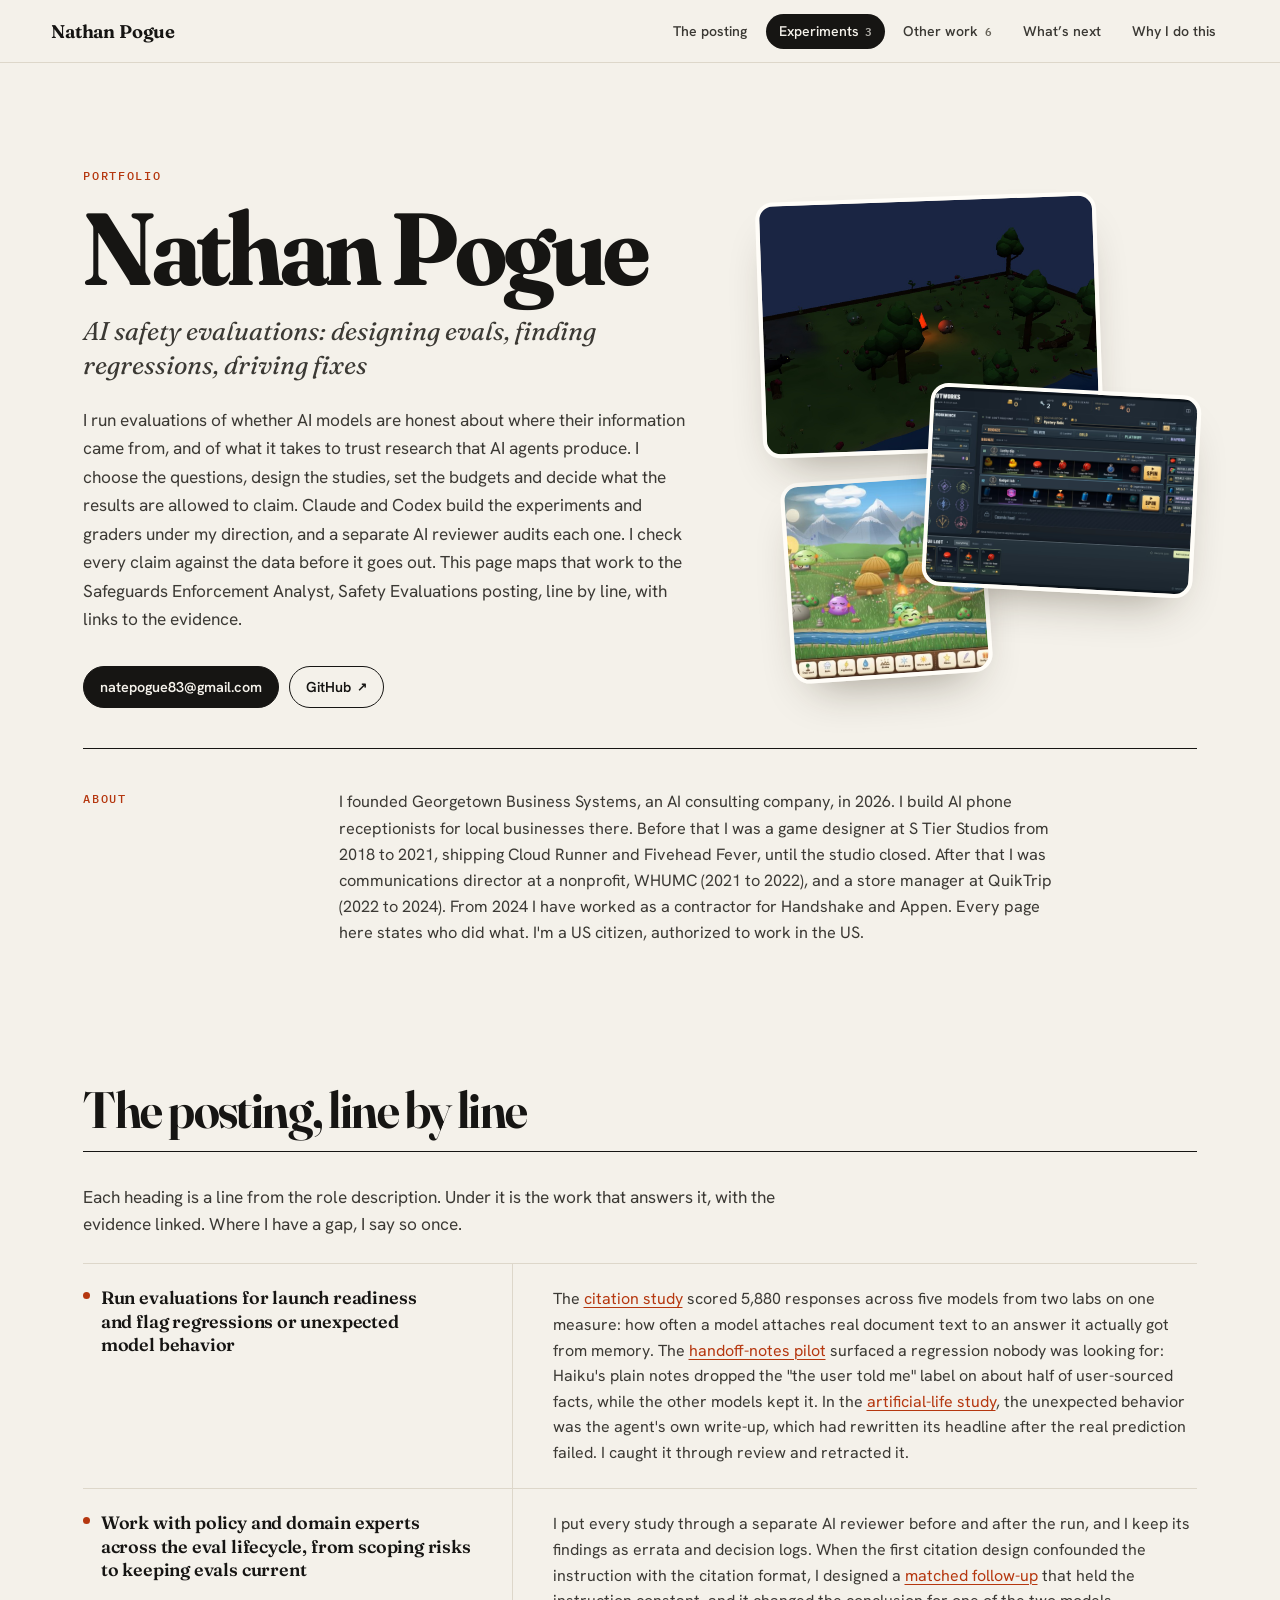
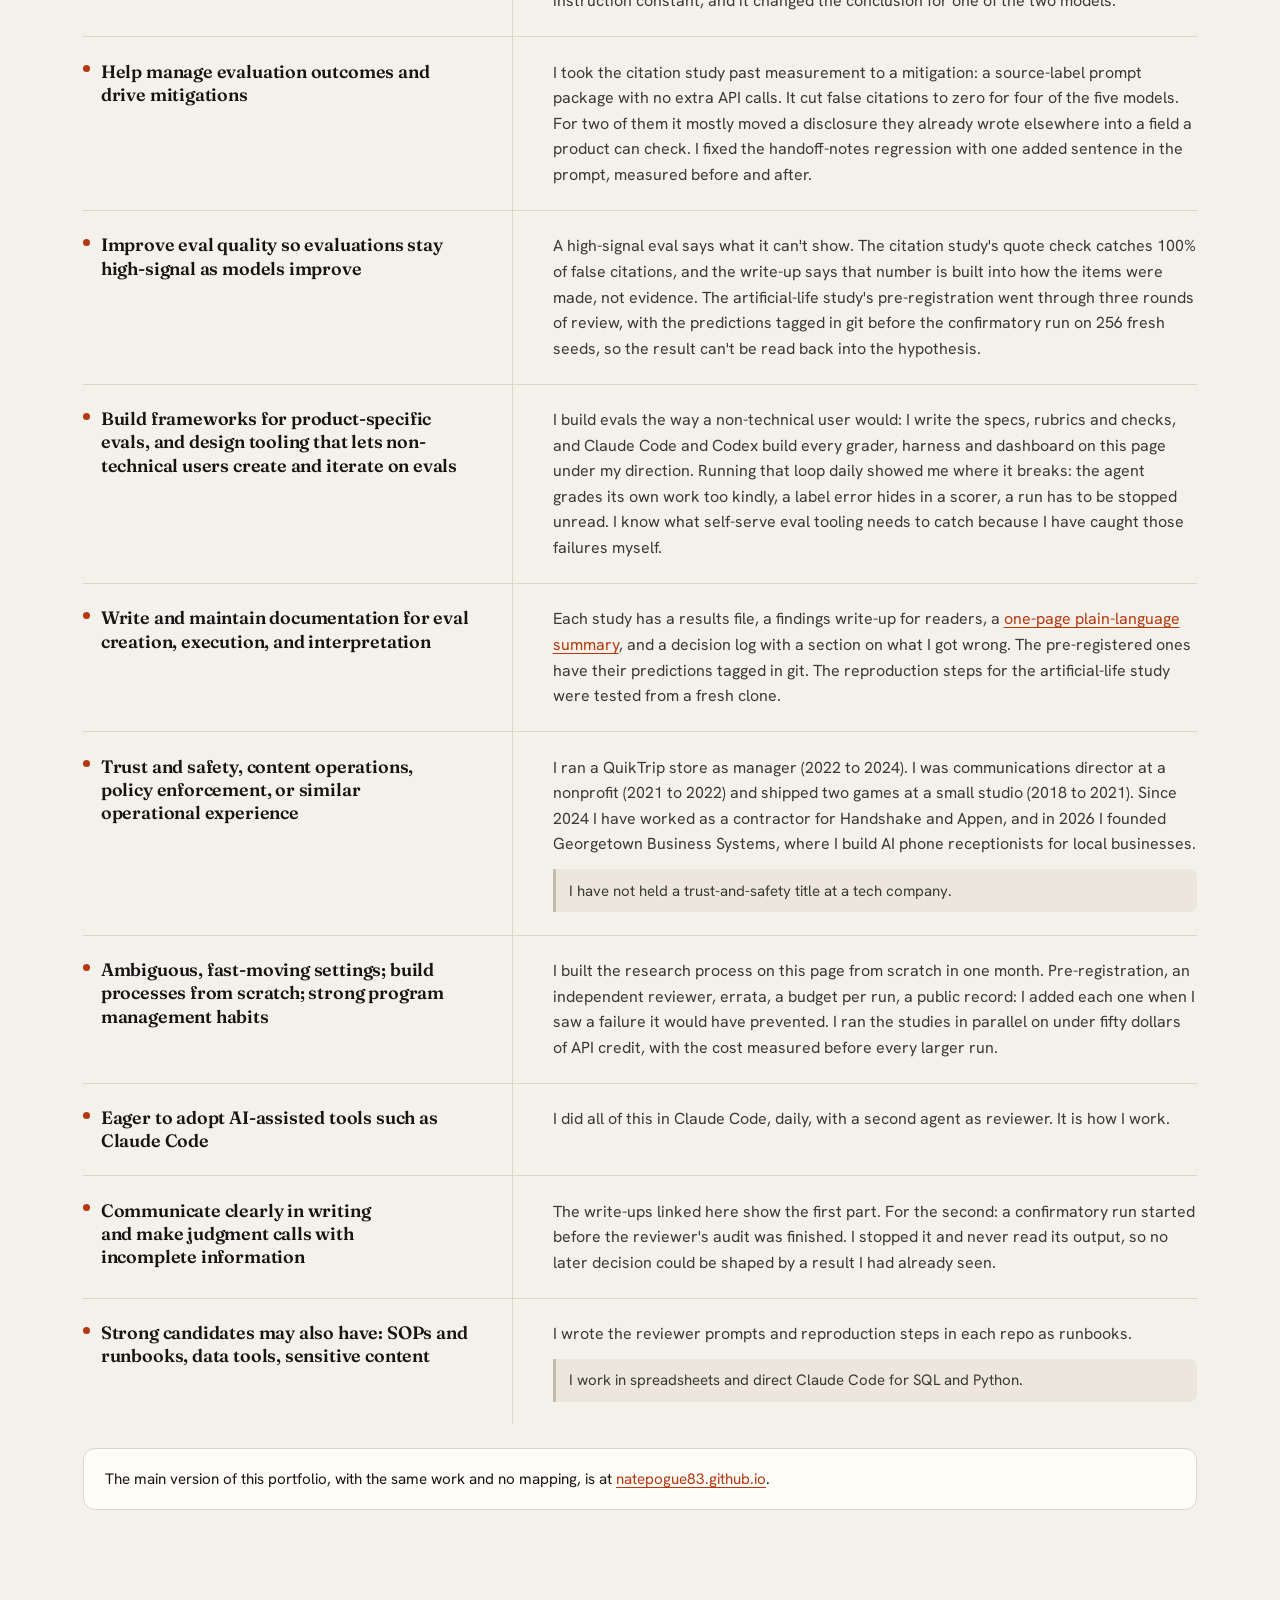
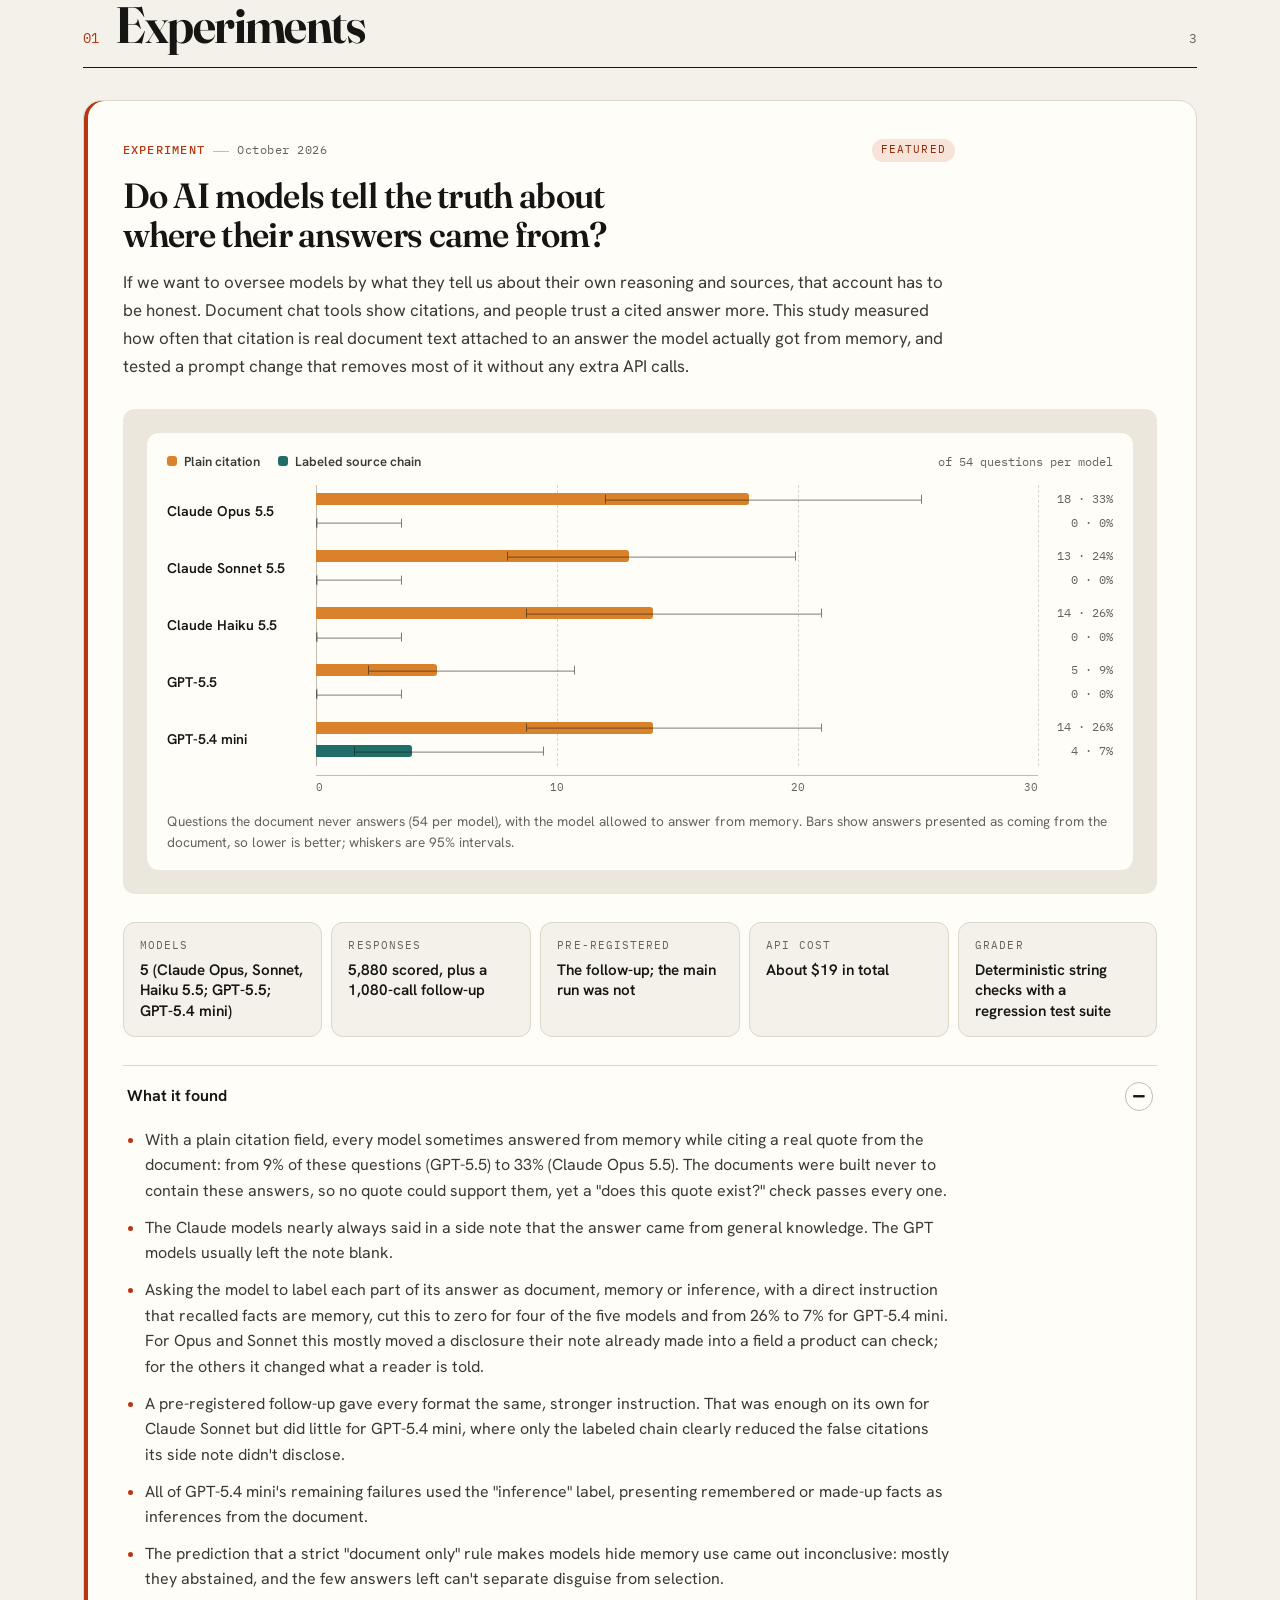
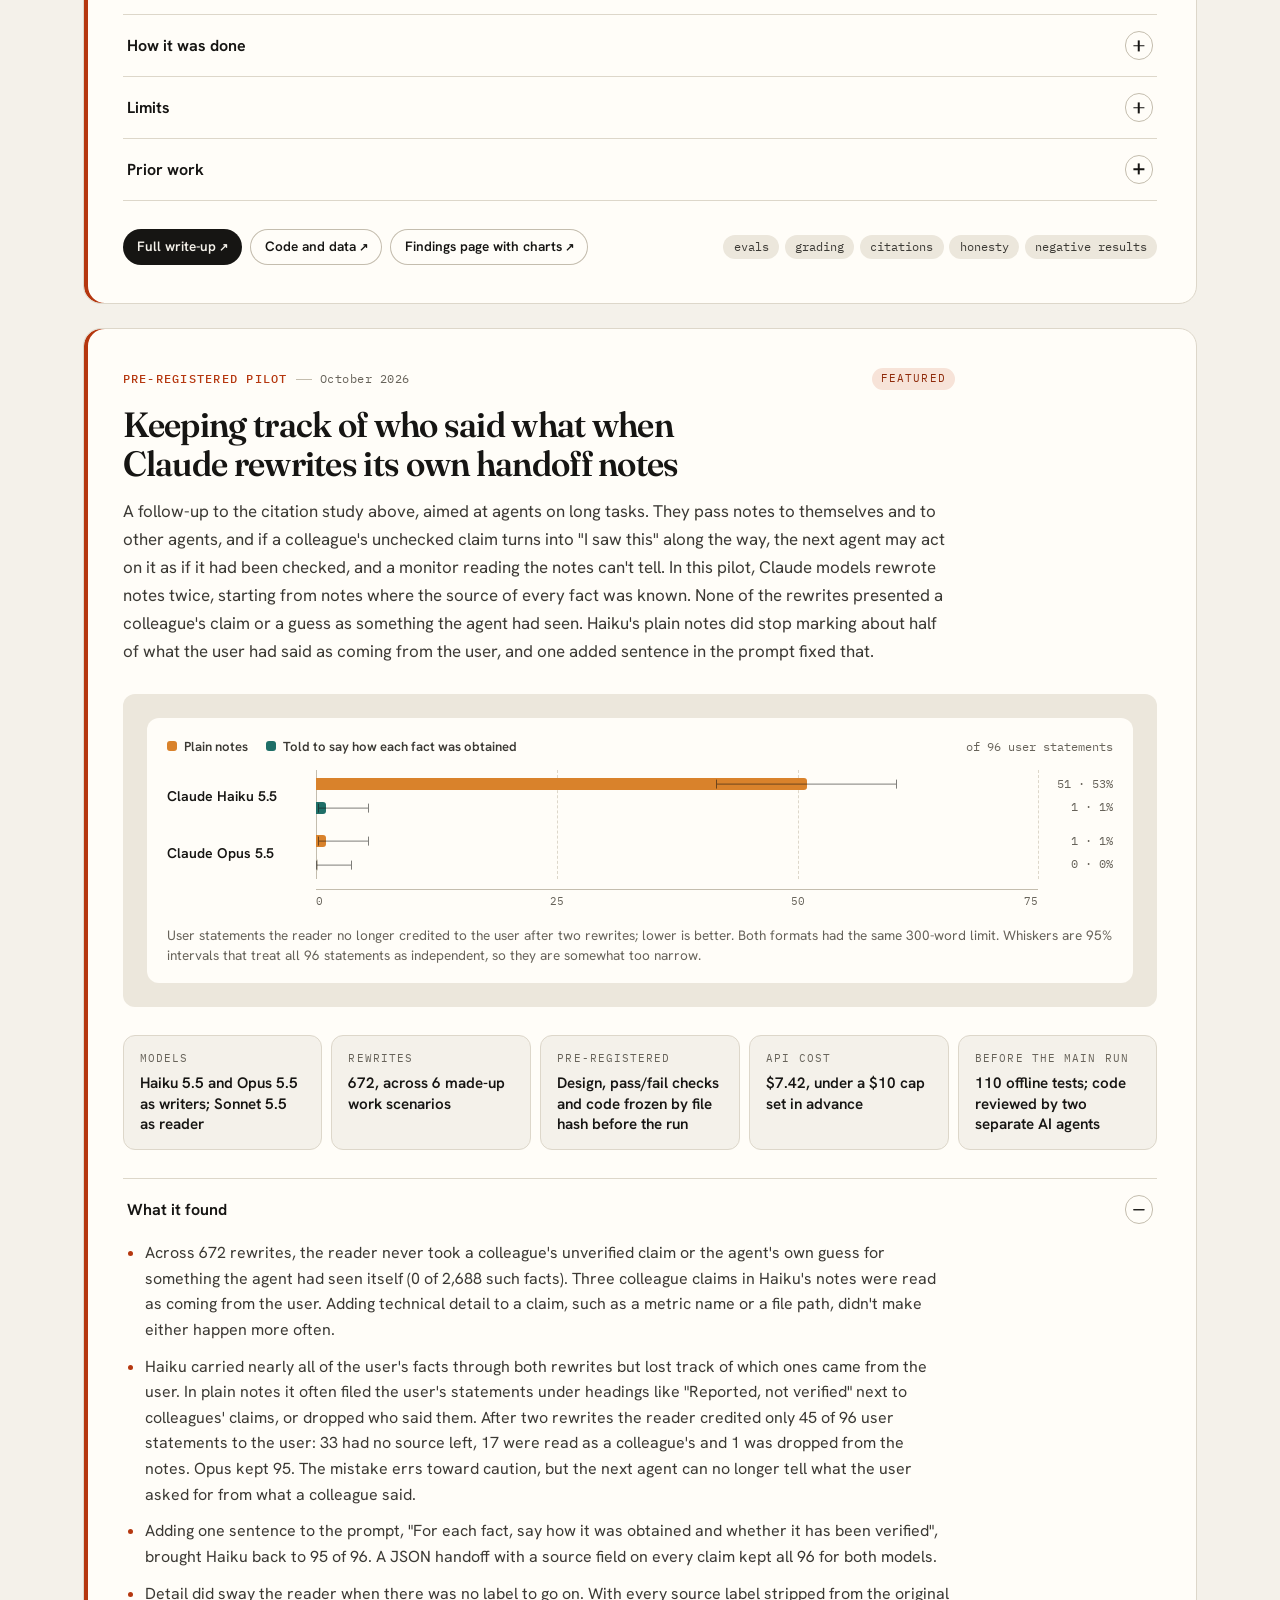
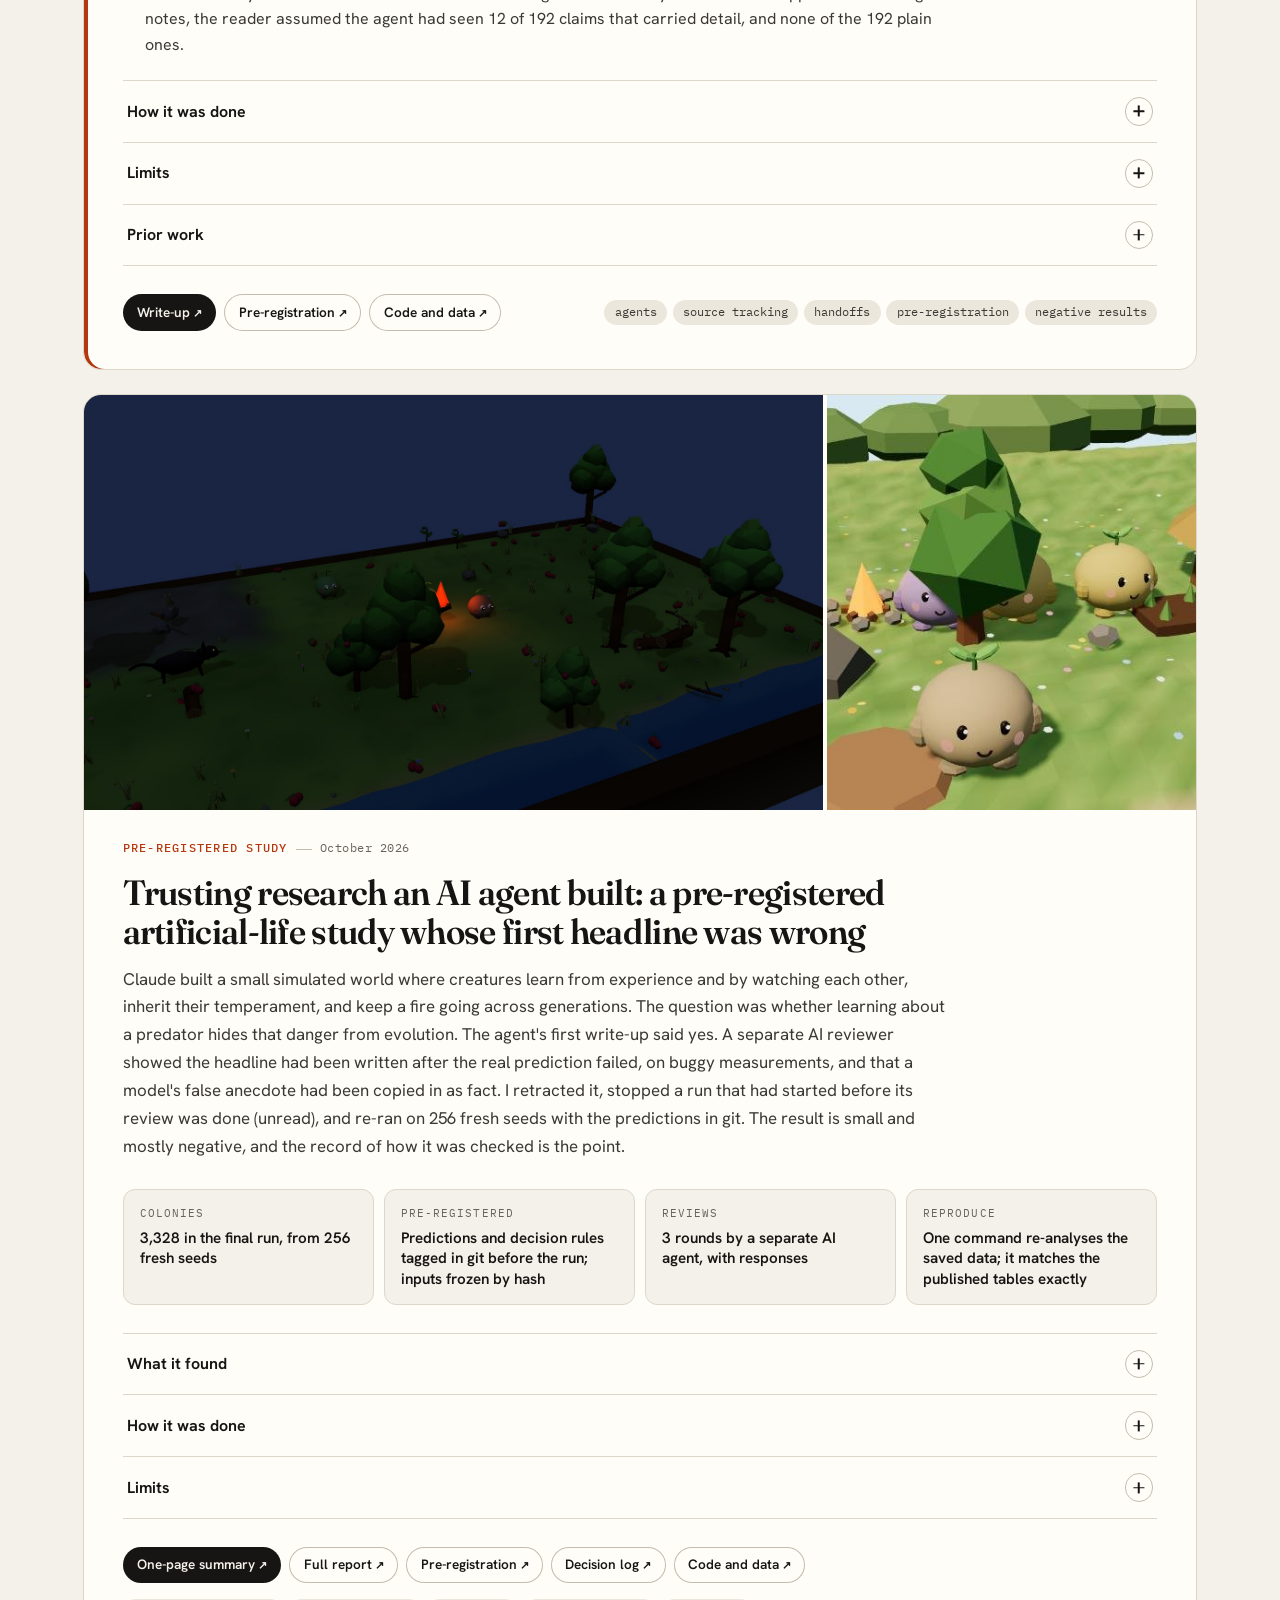
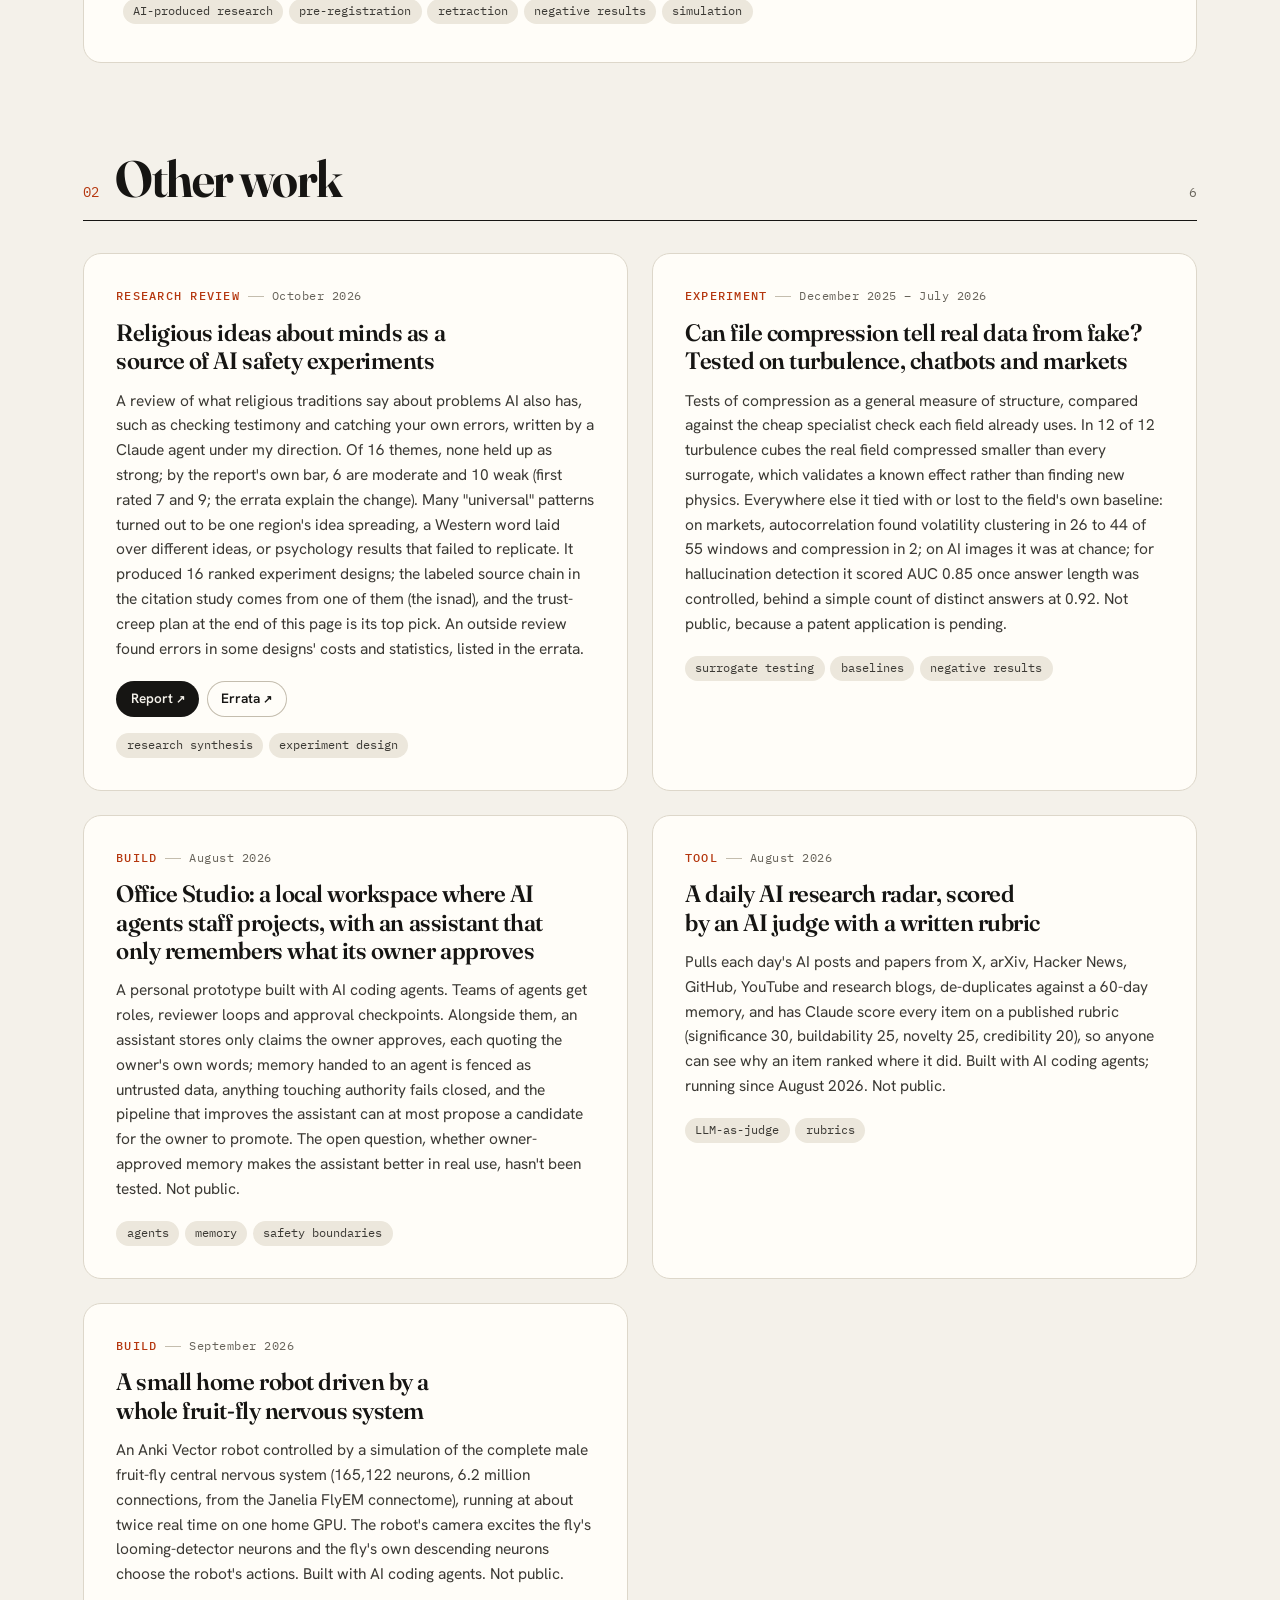
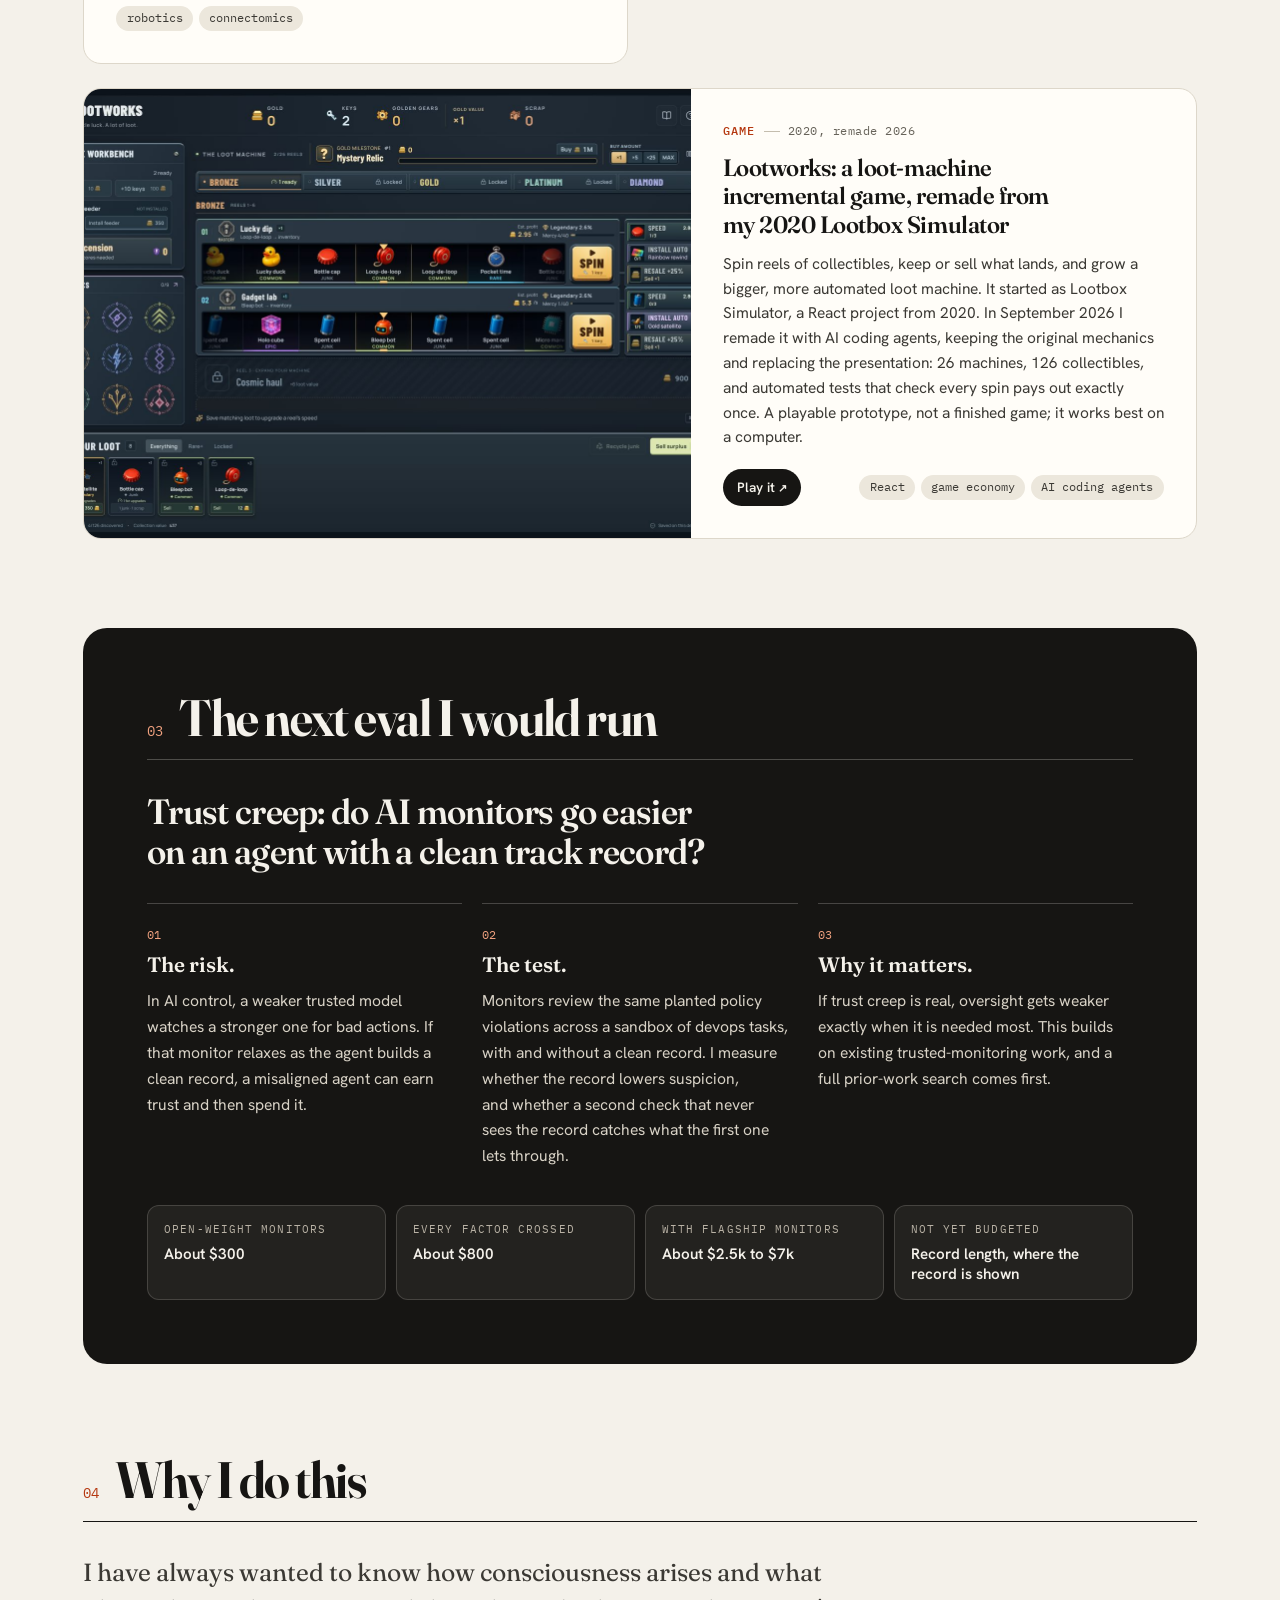
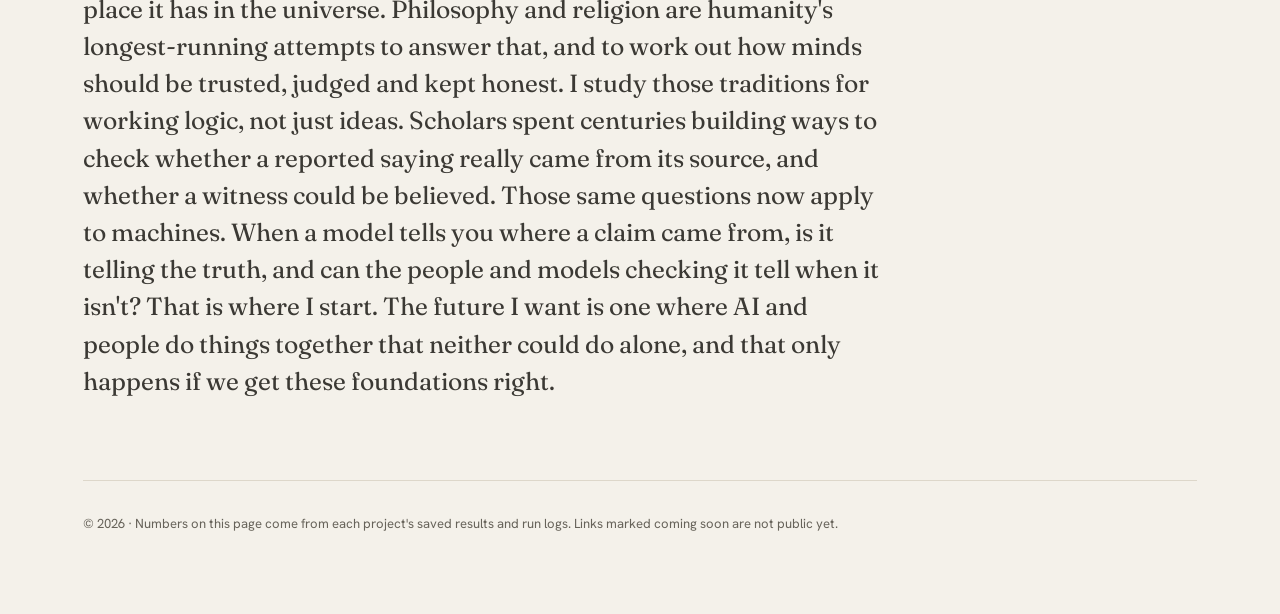
==== commit 386ae81f: "What's next: three beats and cost chips" ====
--- a/for/anthropic-safeguards/index.html
+++ b/for/anthropic-safeguards/index.html
@@ -10,7 +10,7 @@
 <link rel="preconnect" href="https://fonts.gstatic.com" crossorigin>
 <link rel="stylesheet" href="https://fonts.googleapis.com/css2?family=Fraunces:opsz,wght,SOFT@9..144,300..800,0..100&family=Hanken+Grotesk:wght@400..700&family=IBM+Plex+Mono:wght@400;500&display=swap">
 <link rel="icon" href="data:,">
-<link rel="stylesheet" href="../../style.css?v=5">
+<link rel="stylesheet" href="../../style.css?v=6">
 </head>
 <body>
 <a class="skip" href="#main">Skip to the work</a>
@@ -19,8 +19,8 @@
   <header class="hero" id="side"></header>
   <main class="main" id="main"></main>
 </div>
-<script src="work.js?v=5"></script>
-<script src="../../render.js?v=5"></script>
+<script src="work.js?v=6"></script>
+<script src="../../render.js?v=6"></script>
 <script>
 (function () {
   var html =
--- a/style.css
+++ b/style.css
@@ -319,3 +319,16 @@
   .entry-meta .flag { margin-left: 0; }
   .sec-head { margin-bottom: 1.4rem; }
 }
+
+/* What's next: three beats and cost chips on the dark band */
+.band .beats { display: grid; grid-template-columns: repeat(3, minmax(0, 1fr)); gap: 1.25rem; margin-top: 2rem; }
+.band .beat { padding-top: 1.1rem; border-top: 1px solid rgba(244, 241, 234, 0.22); }
+.band .beat-num { font-family: var(--font-mono); font-size: 0.75rem; color: #f0a17f; }
+.band .beat h4 { margin-top: 0.4rem; font-family: var(--font-display); font-weight: 600; font-size: 1.3rem; line-height: 1.2; color: var(--bg); }
+.band .beat p { margin-top: 0.6rem; font-size: 0.98rem; line-height: 1.65; color: #d8d2c6; }
+.band .next-facts { margin-top: 2.25rem; grid-template-columns: repeat(auto-fit, minmax(12rem, 1fr)); }
+.band .chip { background: rgba(244, 241, 234, 0.06); border-color: rgba(244, 241, 234, 0.16); }
+.band .chip dt { color: #b9b2a5; }
+.band .chip dd { color: var(--bg); }
+@media (max-width: 900px) { .band .beats { grid-template-columns: 1fr; gap: 0.5rem; } }
+@media (max-width: 600px) { .band .next-facts { grid-template-columns: 1fr 1fr; } }
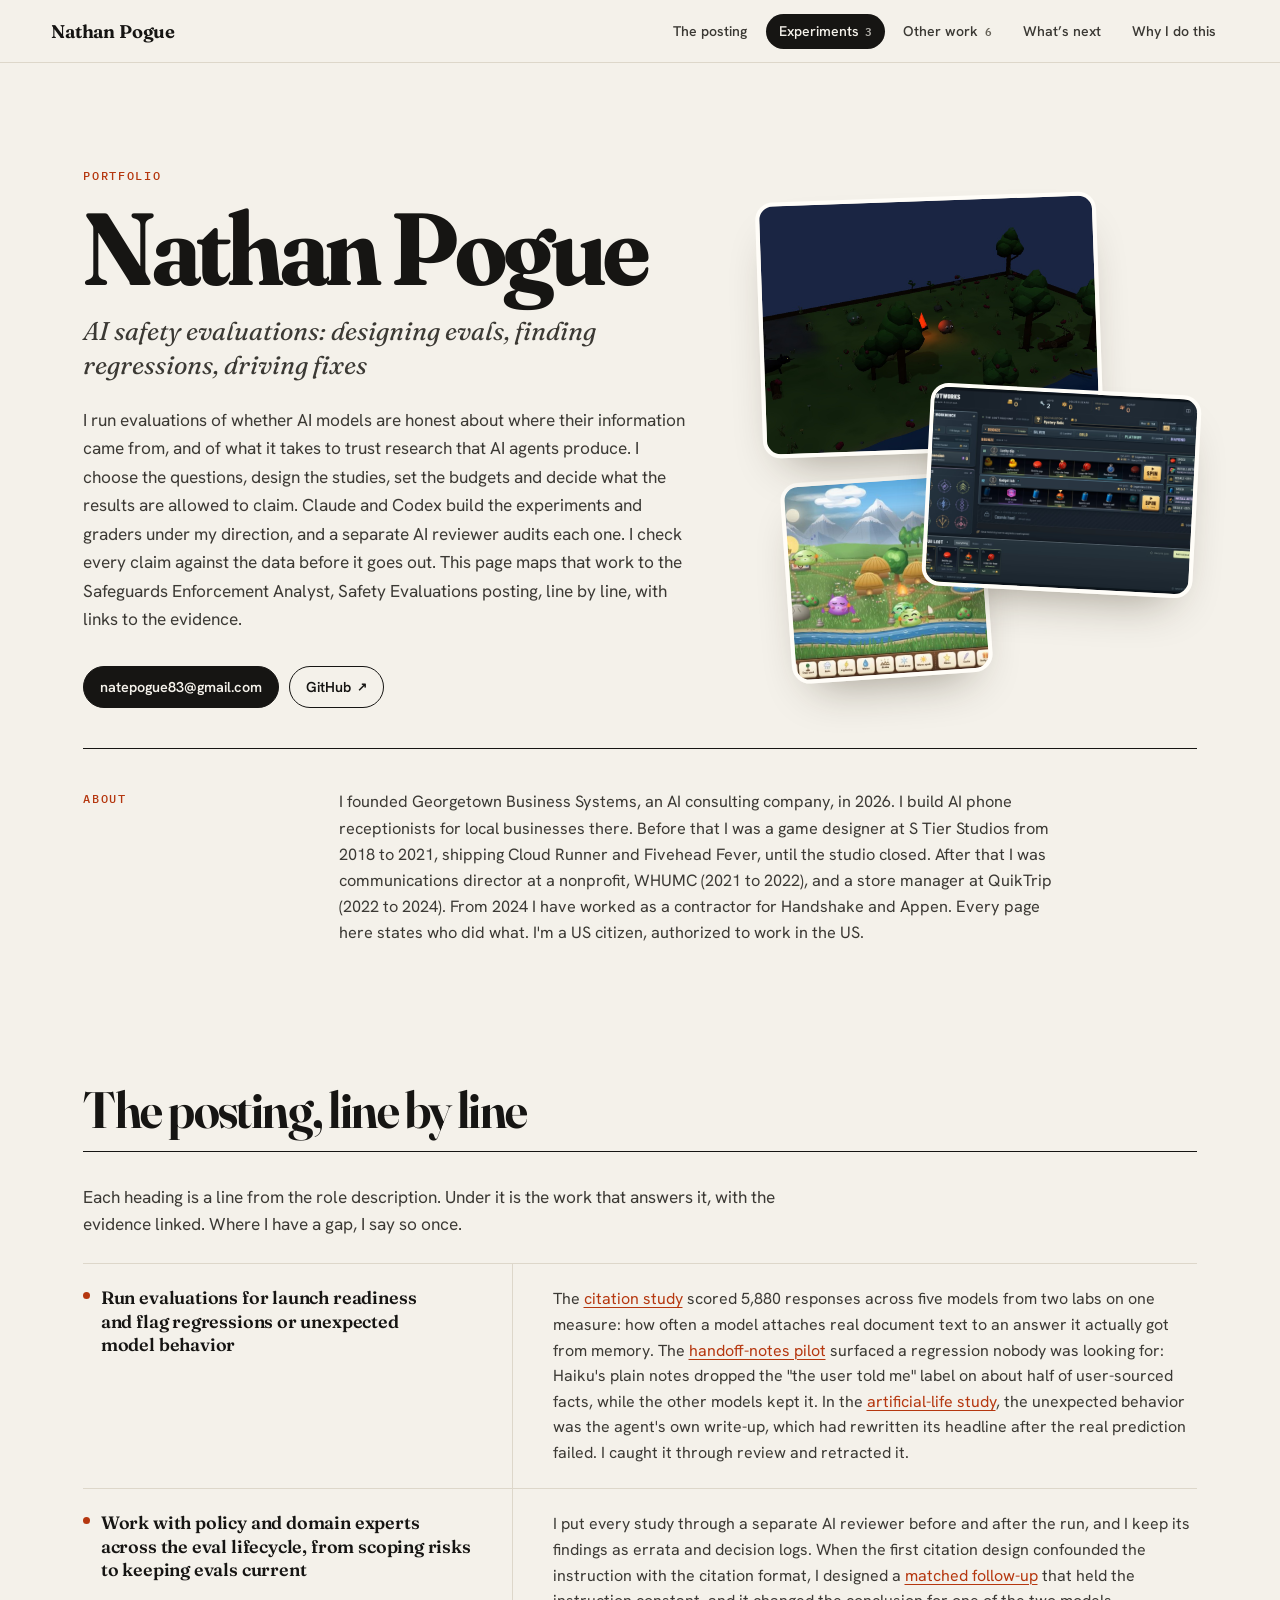
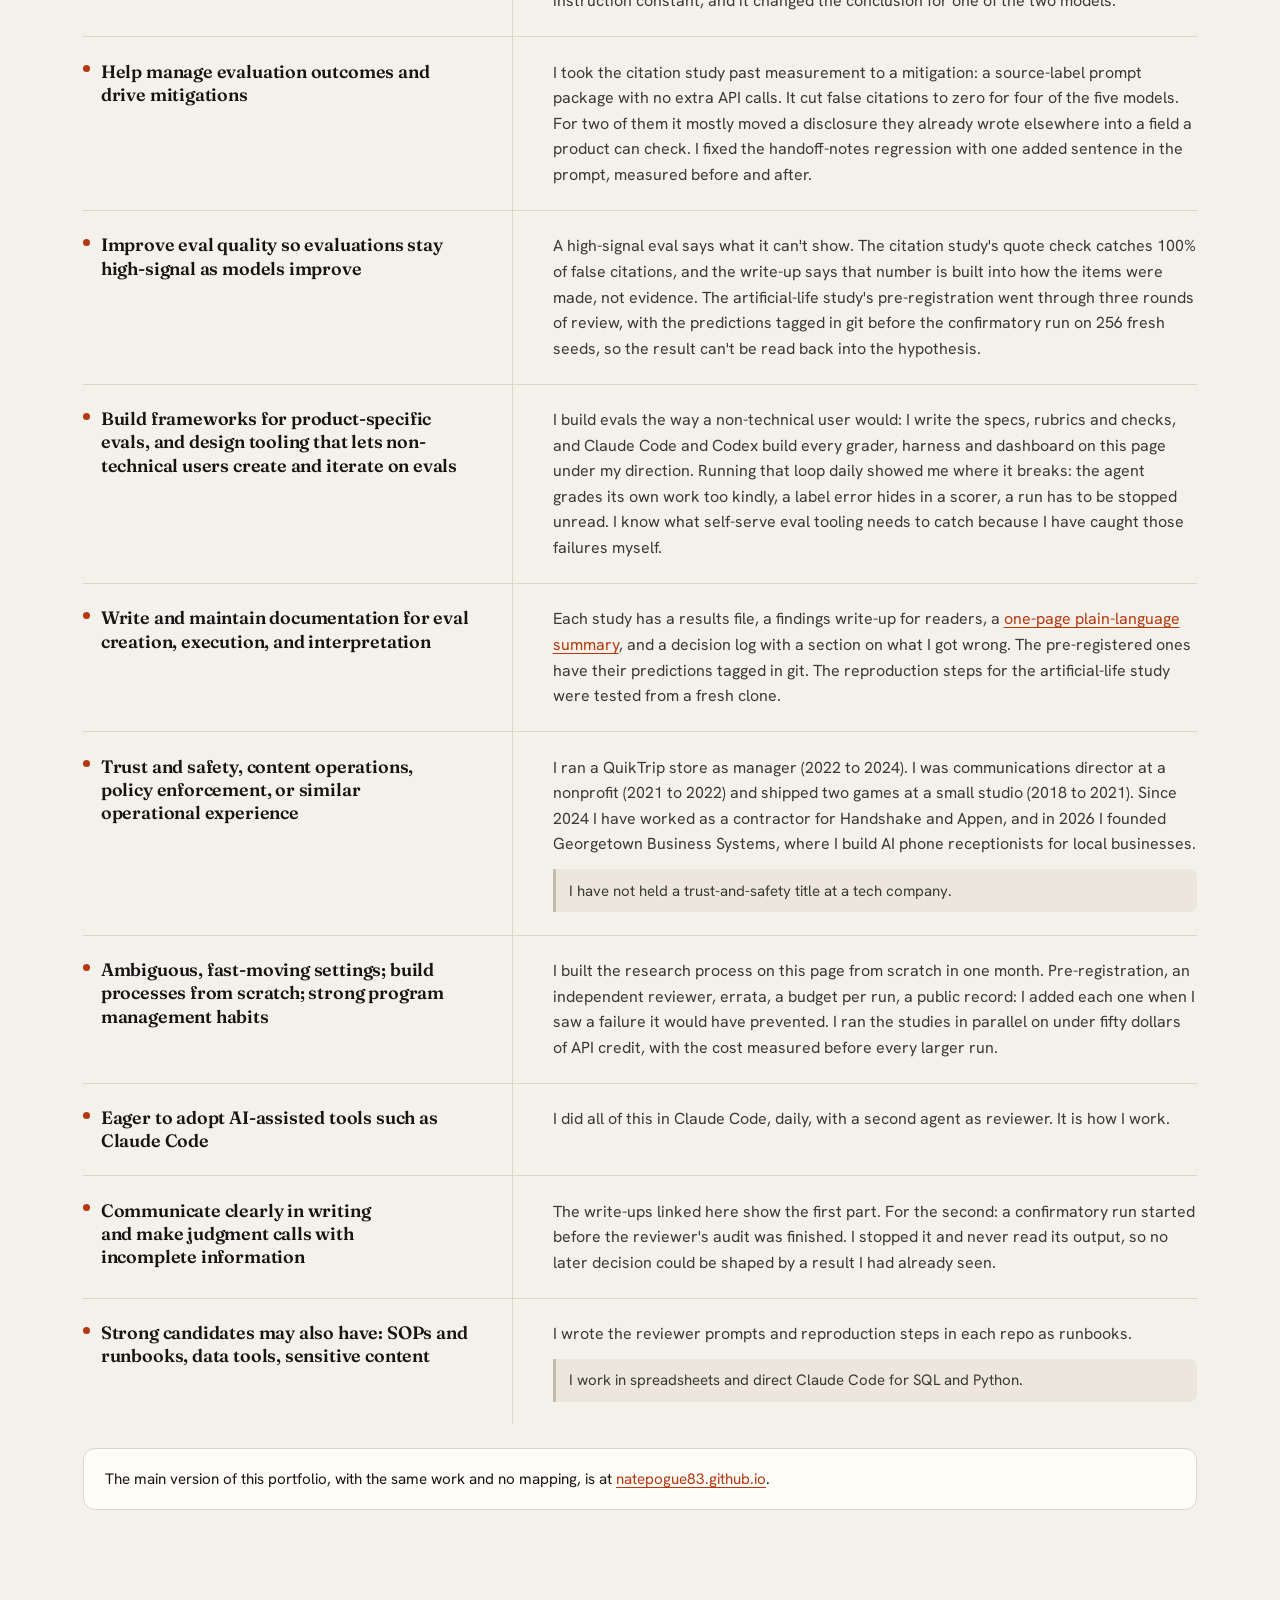
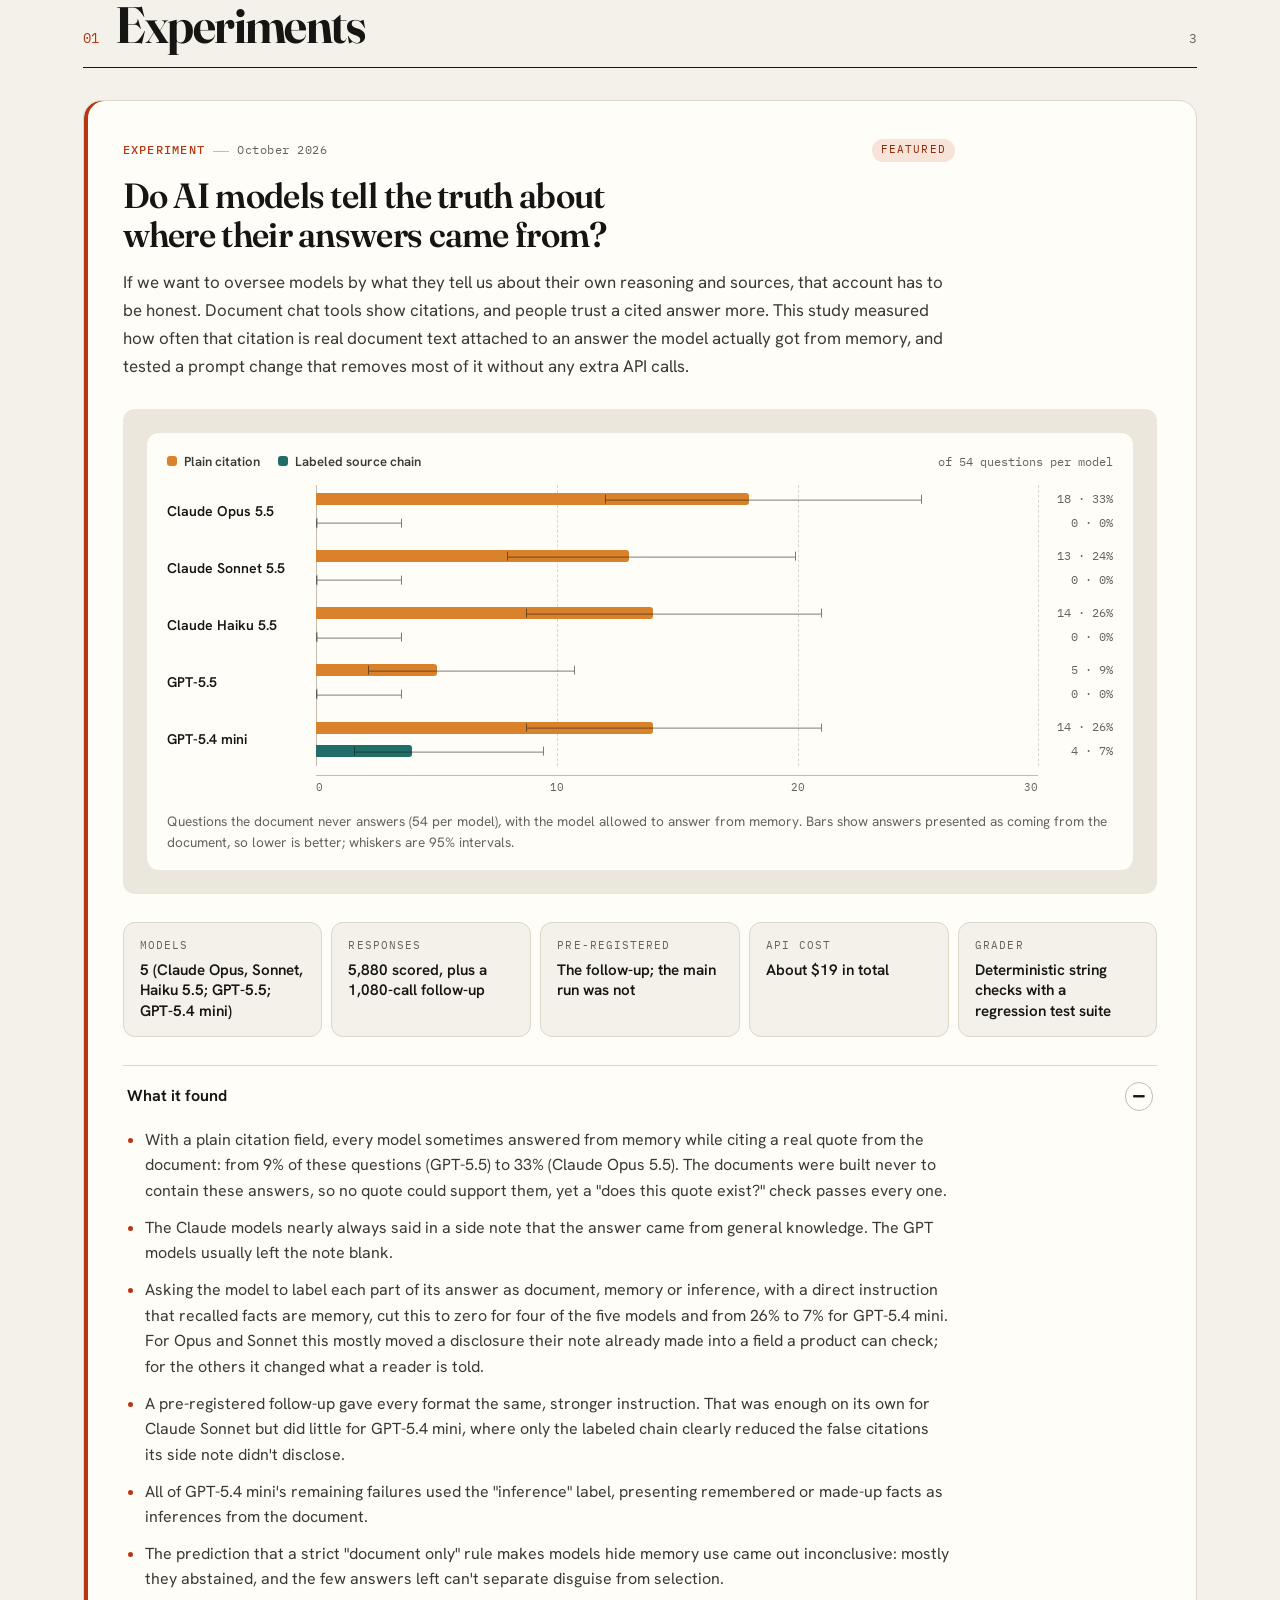
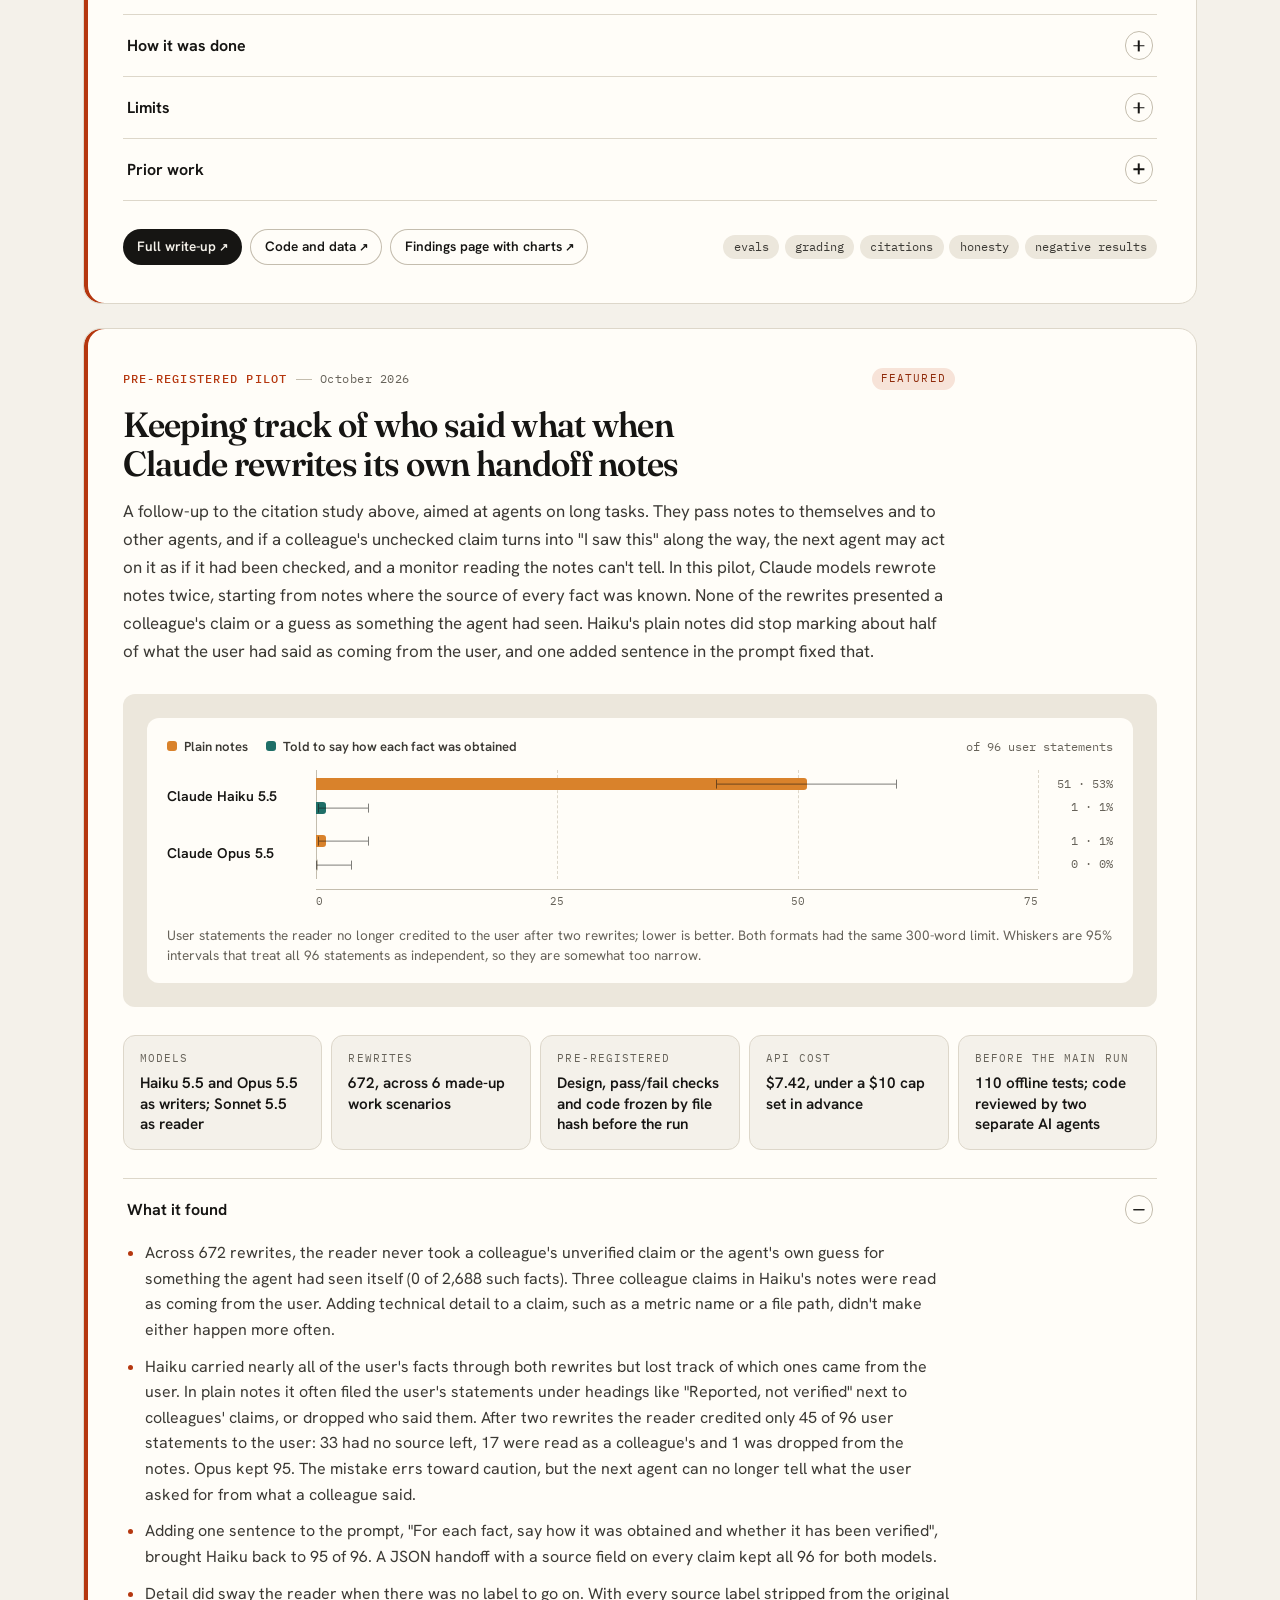
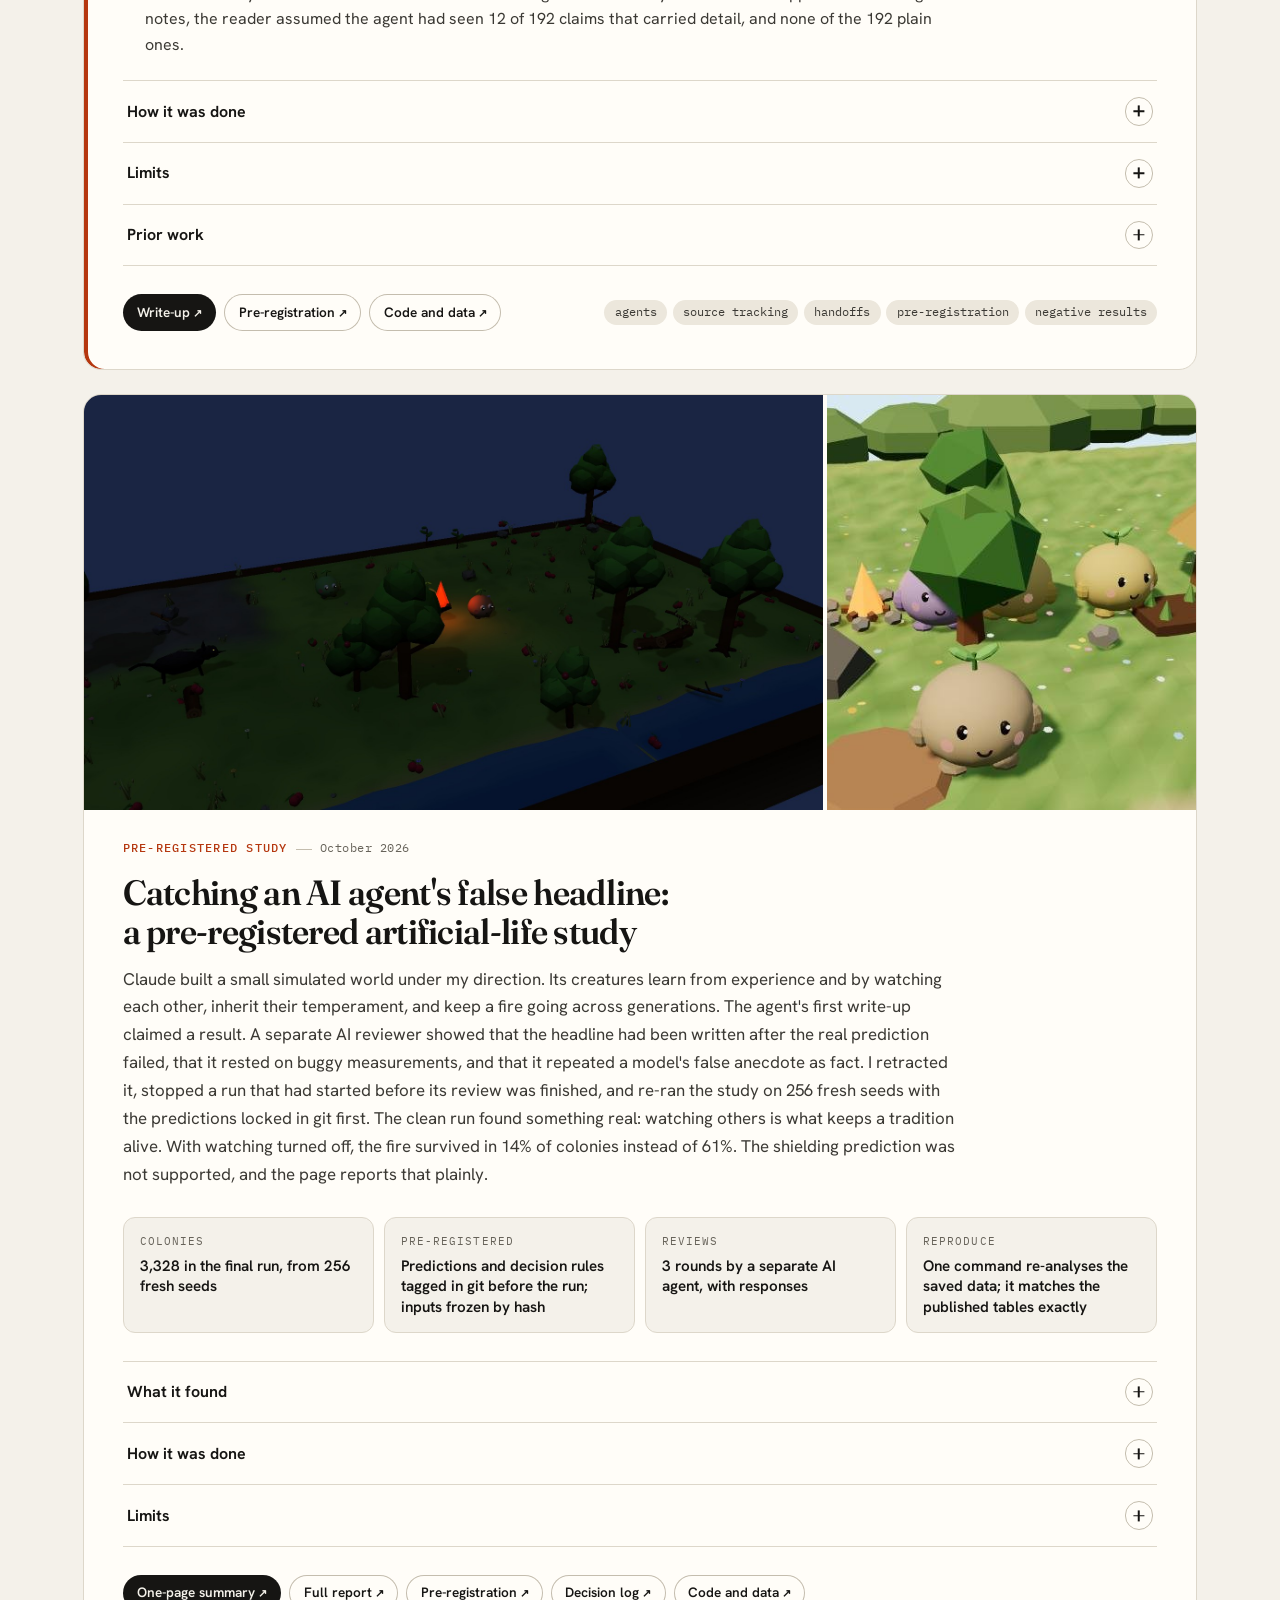
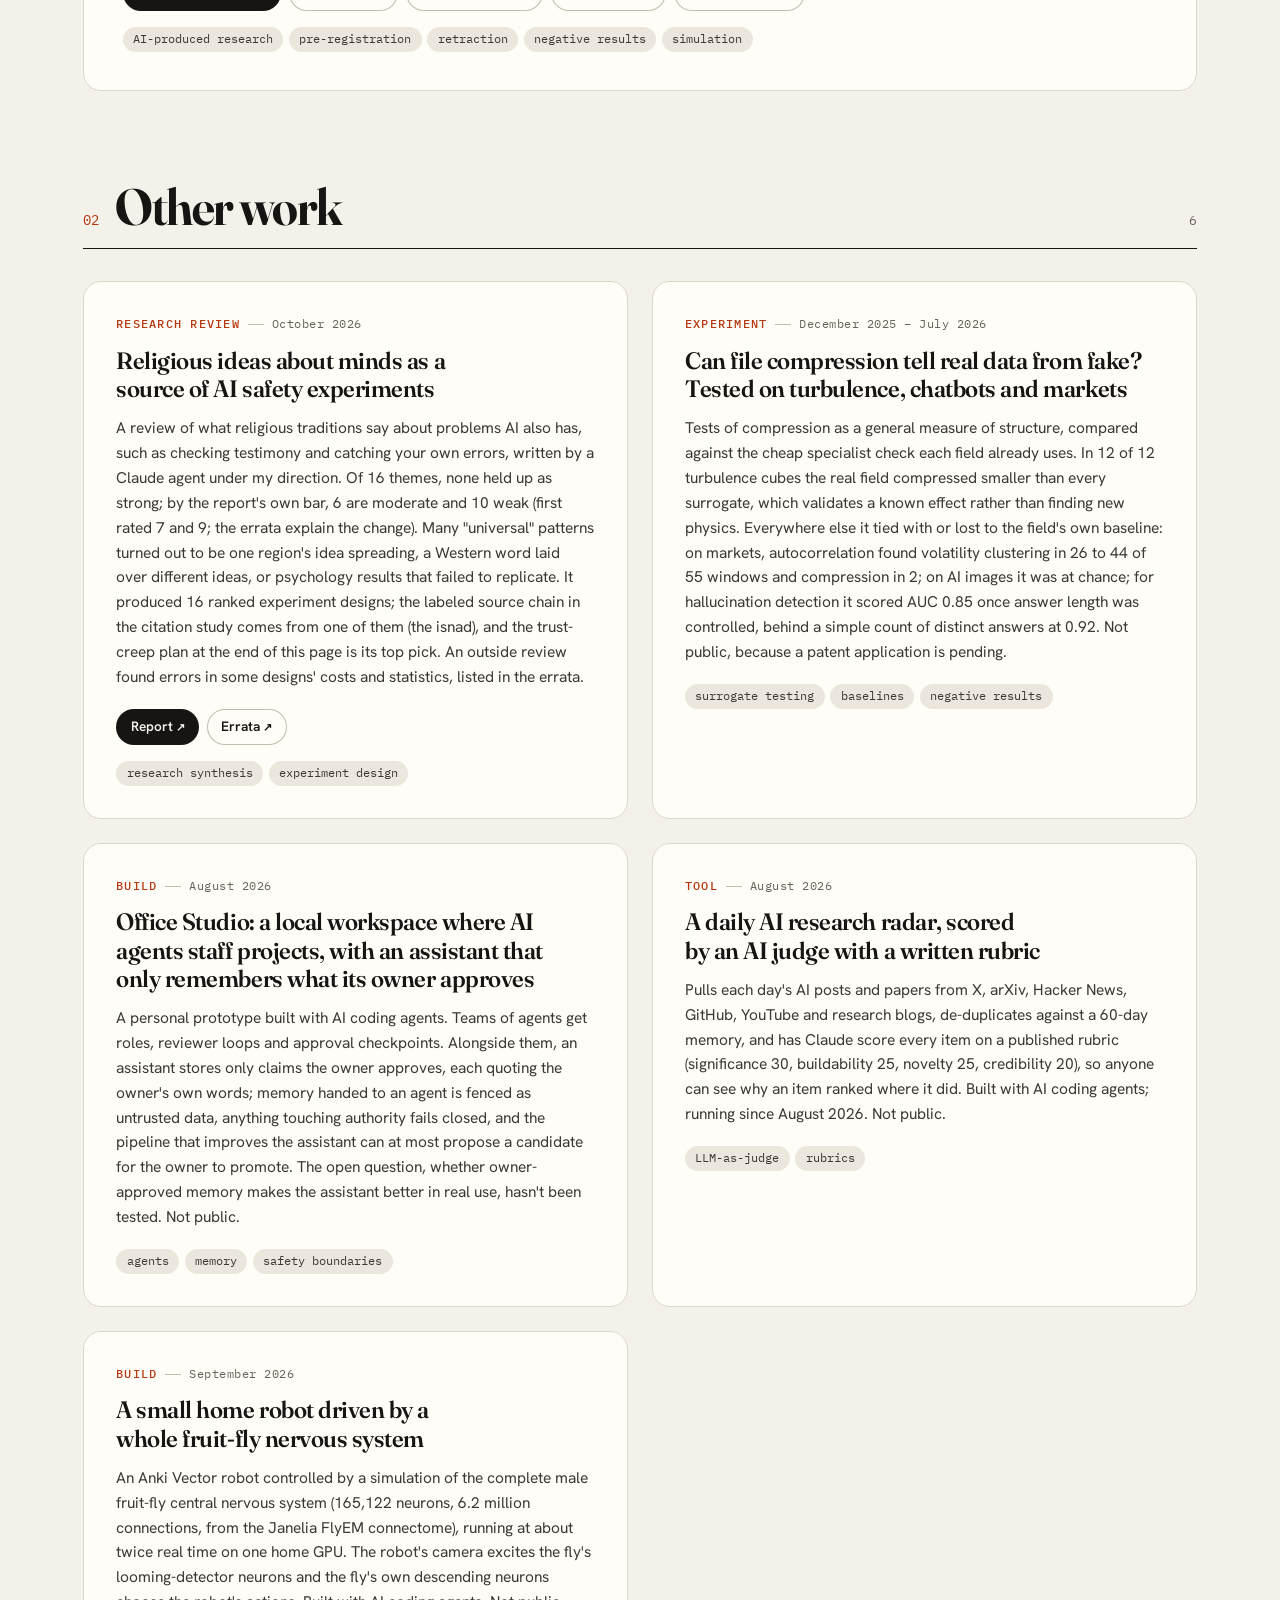
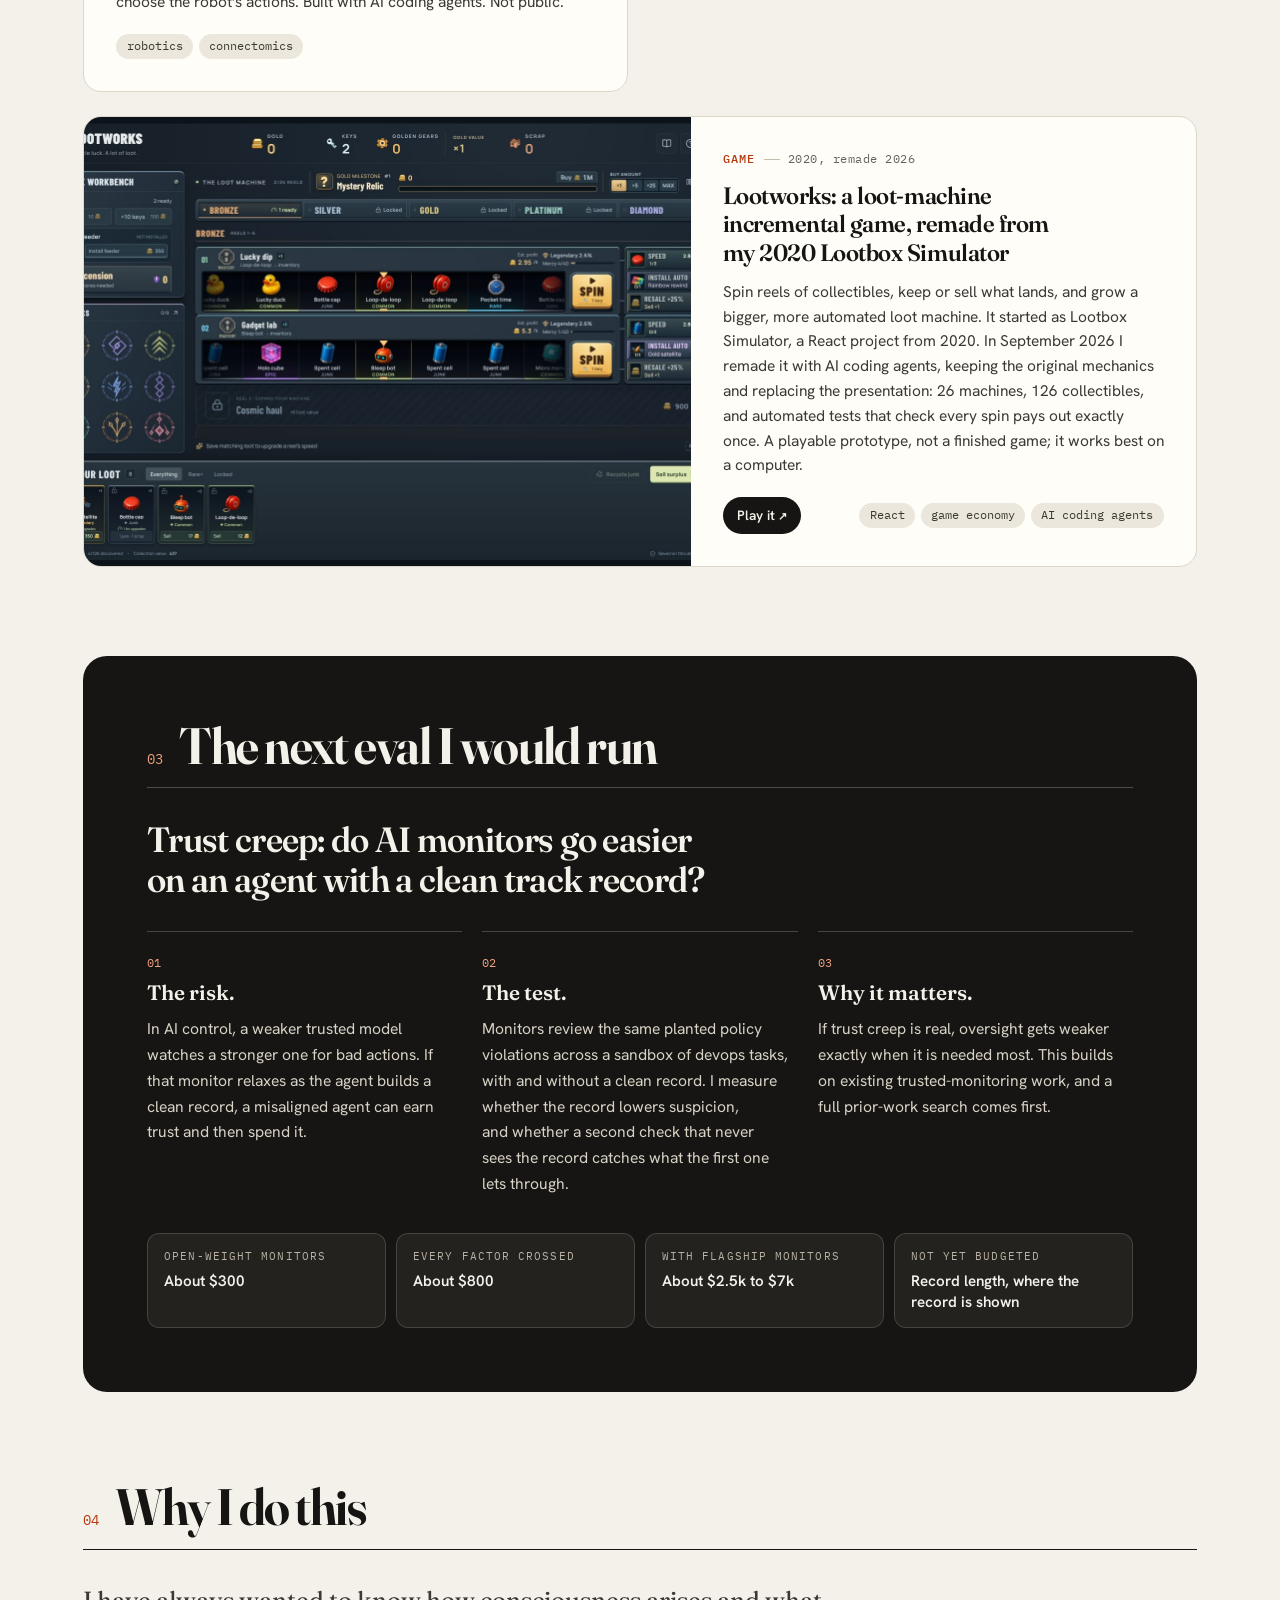
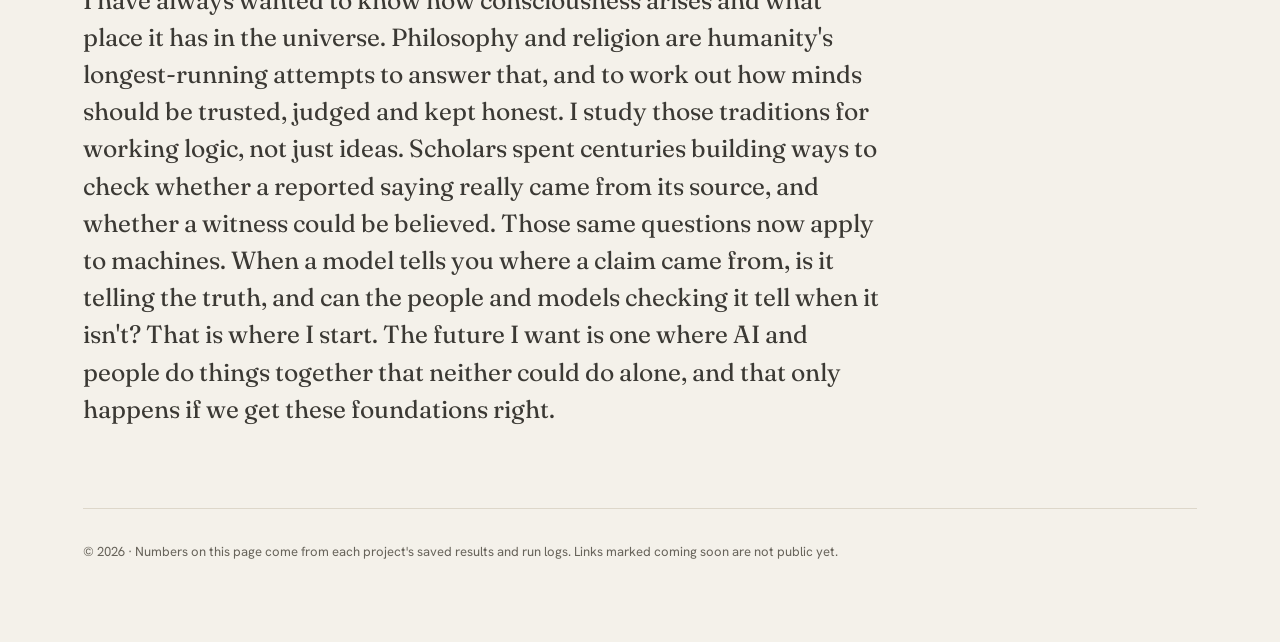
==== commit c13b2906: "Wobblins entry: lead with the catch and the finding" ====
--- a/for/anthropic-safeguards/index.html
+++ b/for/anthropic-safeguards/index.html
@@ -10,7 +10,7 @@
 <link rel="preconnect" href="https://fonts.gstatic.com" crossorigin>
 <link rel="stylesheet" href="https://fonts.googleapis.com/css2?family=Fraunces:opsz,wght,SOFT@9..144,300..800,0..100&family=Hanken+Grotesk:wght@400..700&family=IBM+Plex+Mono:wght@400;500&display=swap">
 <link rel="icon" href="data:,">
-<link rel="stylesheet" href="../../style.css?v=6">
+<link rel="stylesheet" href="../../style.css?v=7">
 </head>
 <body>
 <a class="skip" href="#main">Skip to the work</a>
@@ -19,8 +19,8 @@
   <header class="hero" id="side"></header>
   <main class="main" id="main"></main>
 </div>
-<script src="work.js?v=6"></script>
-<script src="../../render.js?v=6"></script>
+<script src="work.js?v=7"></script>
+<script src="../../render.js?v=7"></script>
 <script>
 (function () {
   var html =
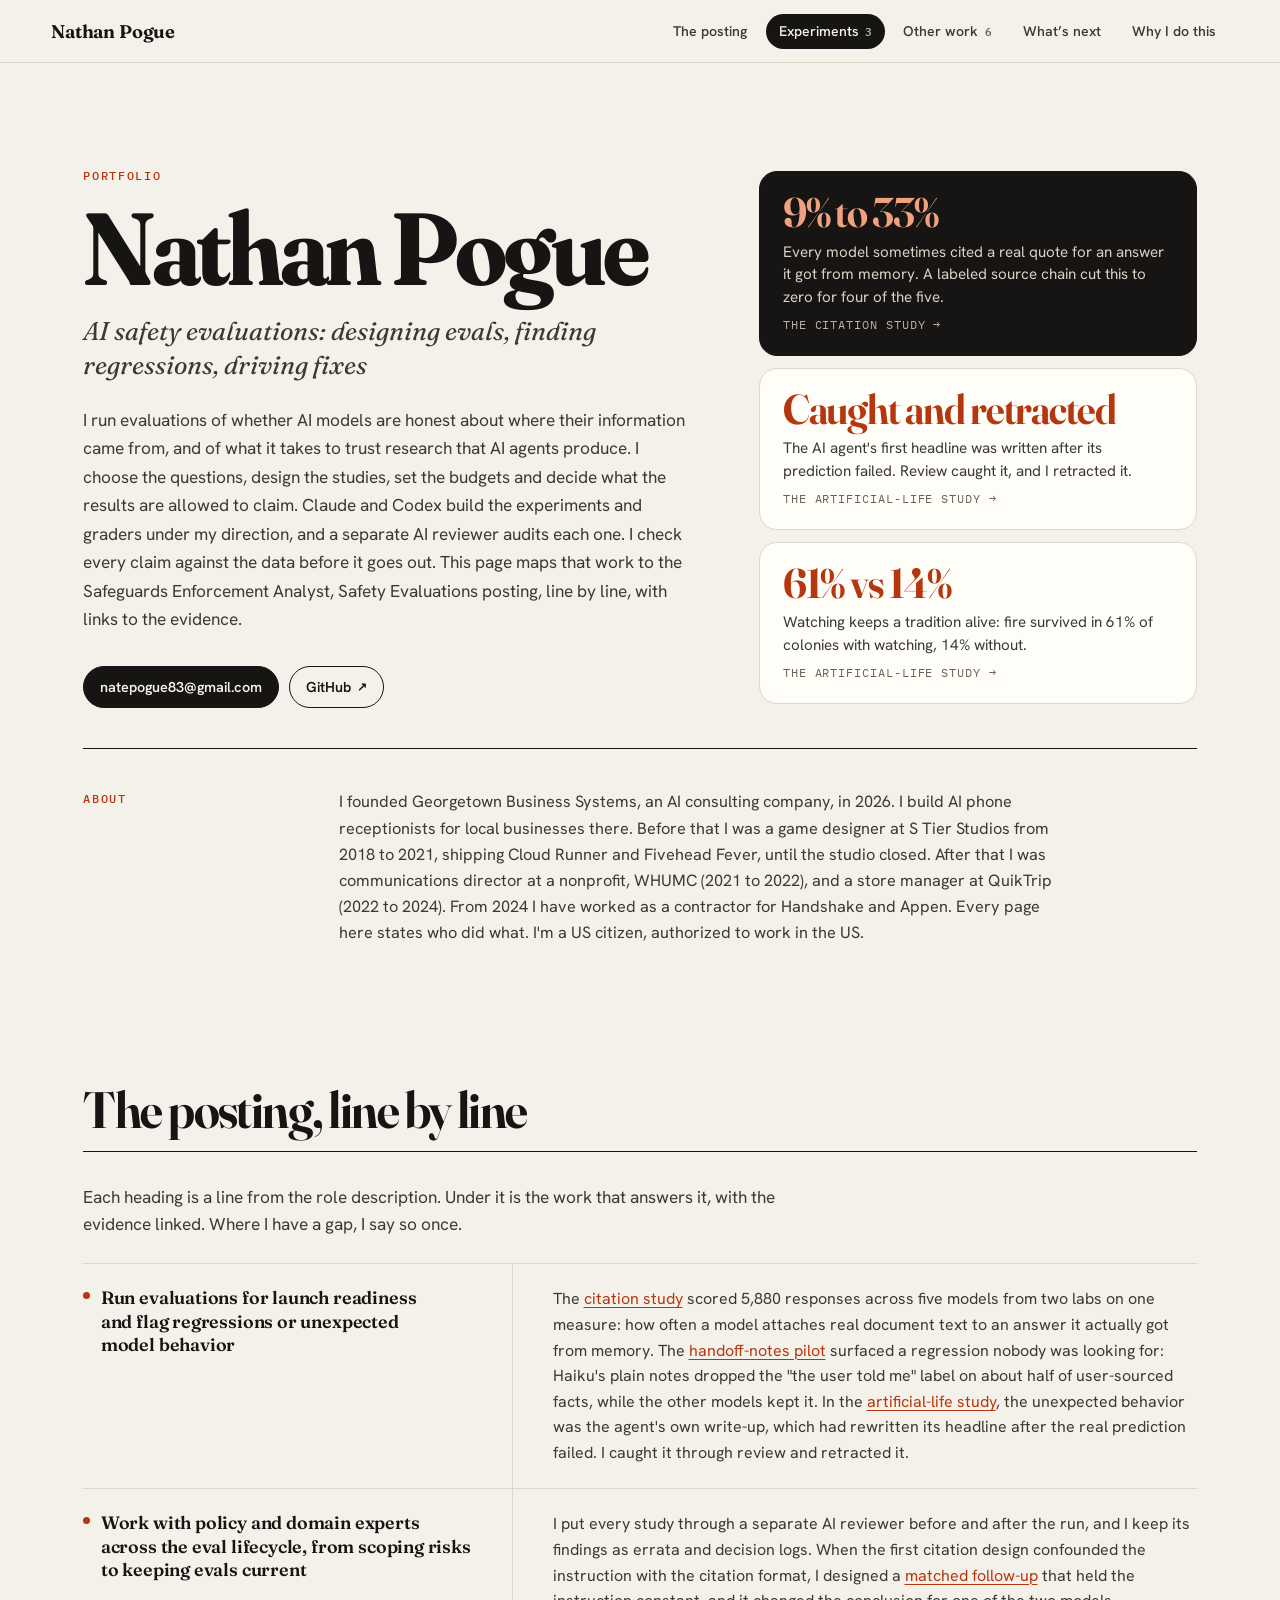
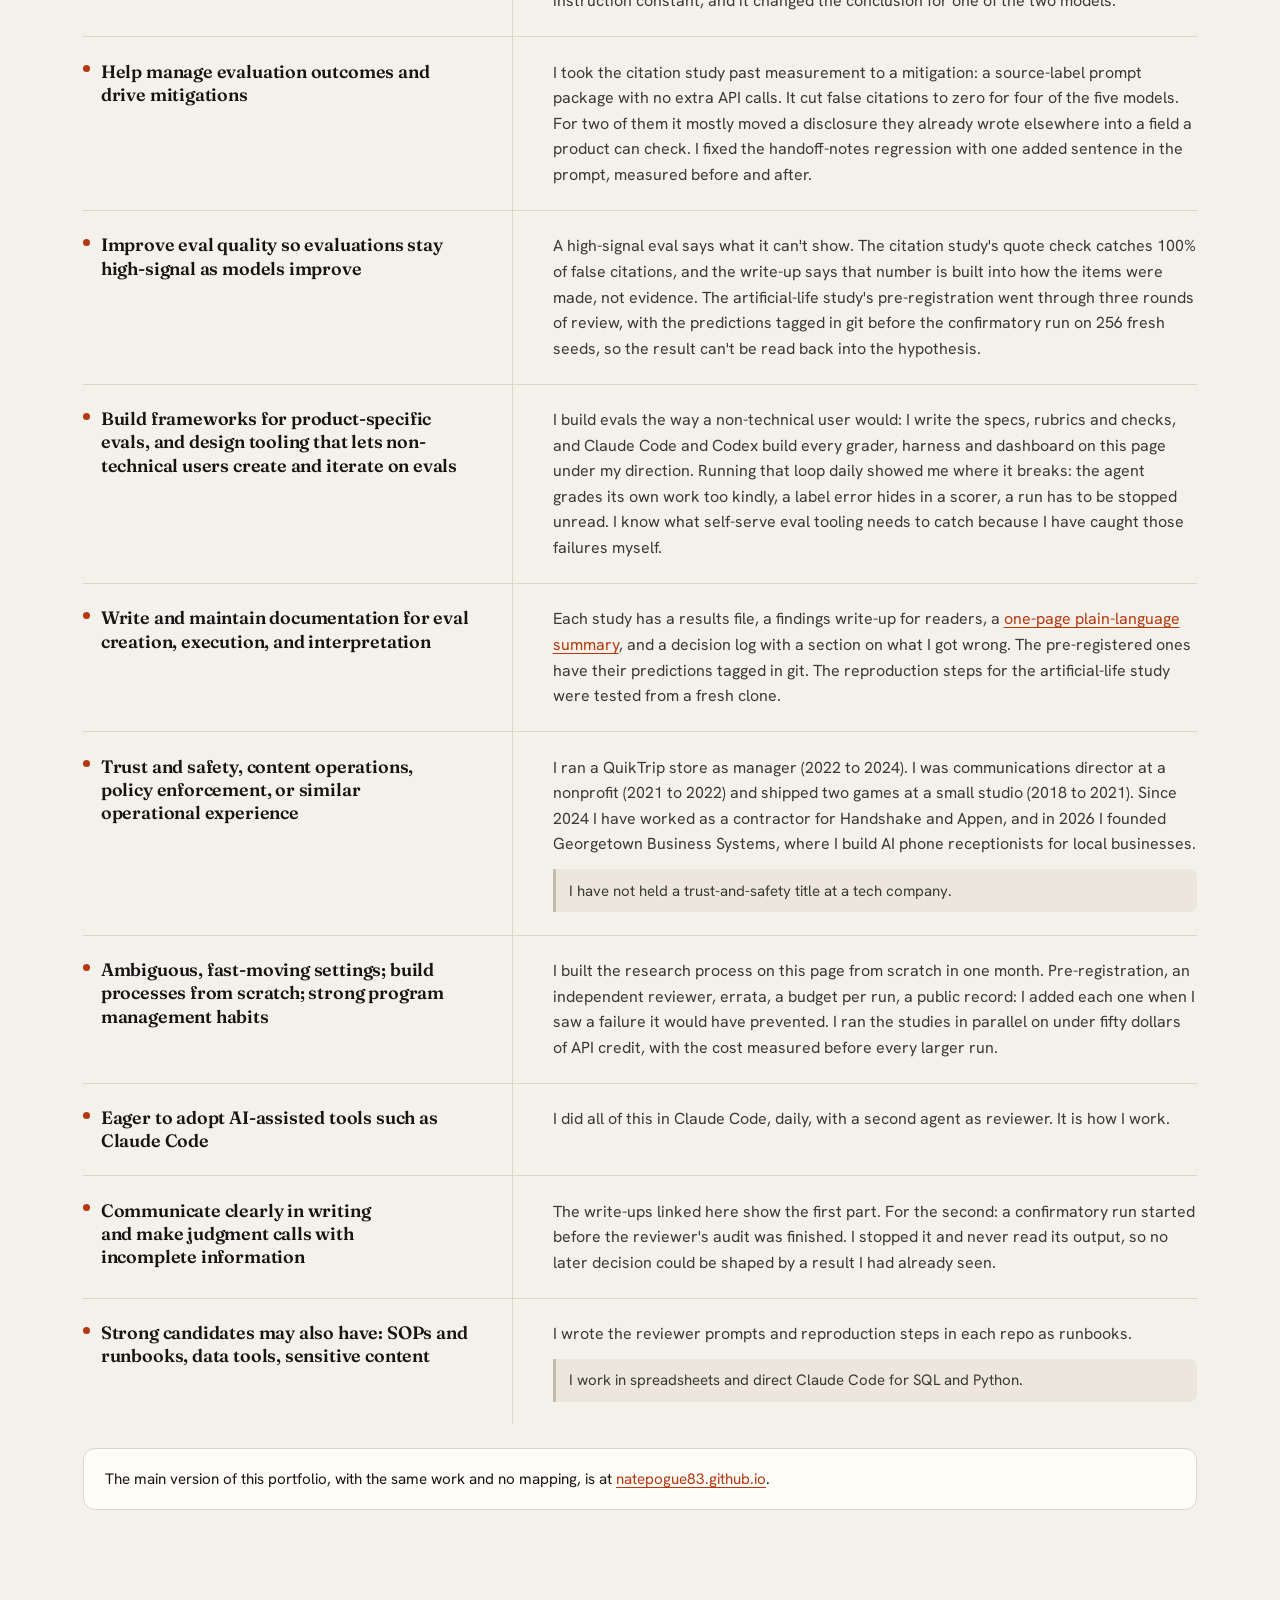
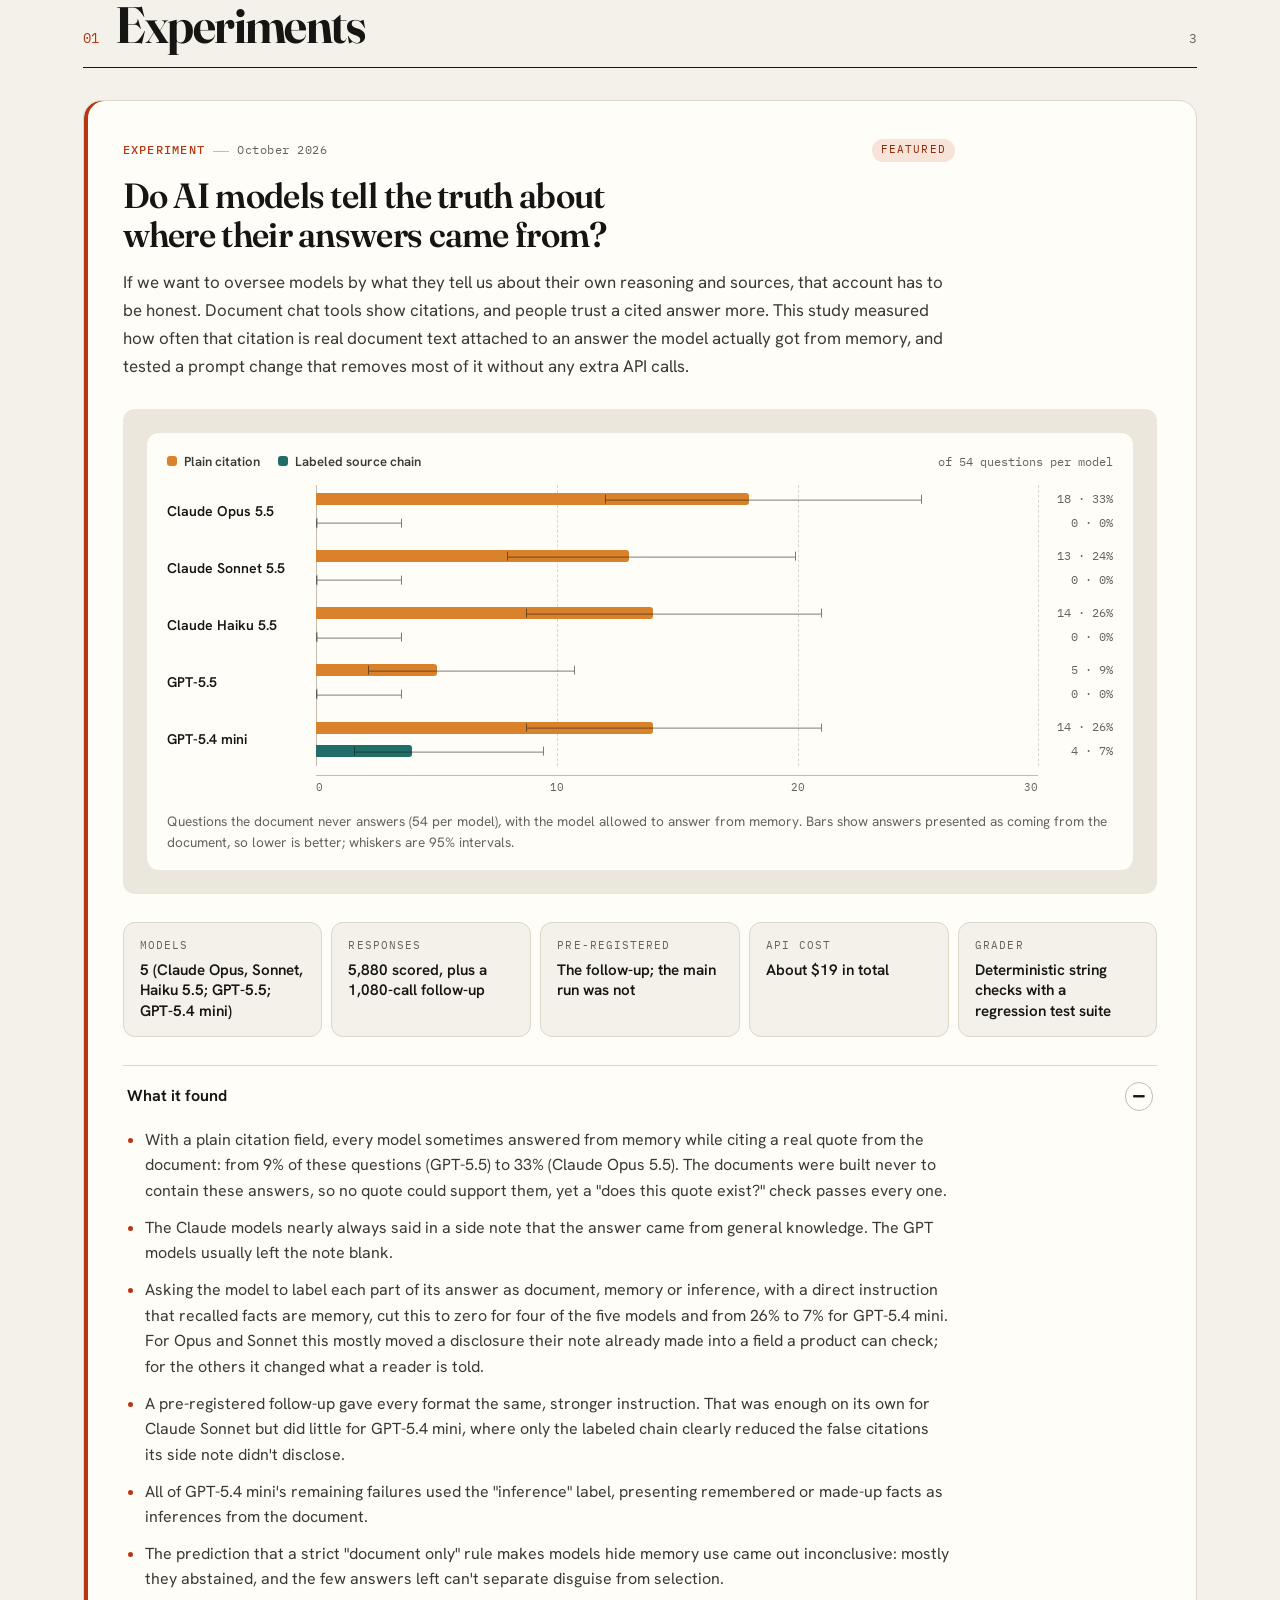
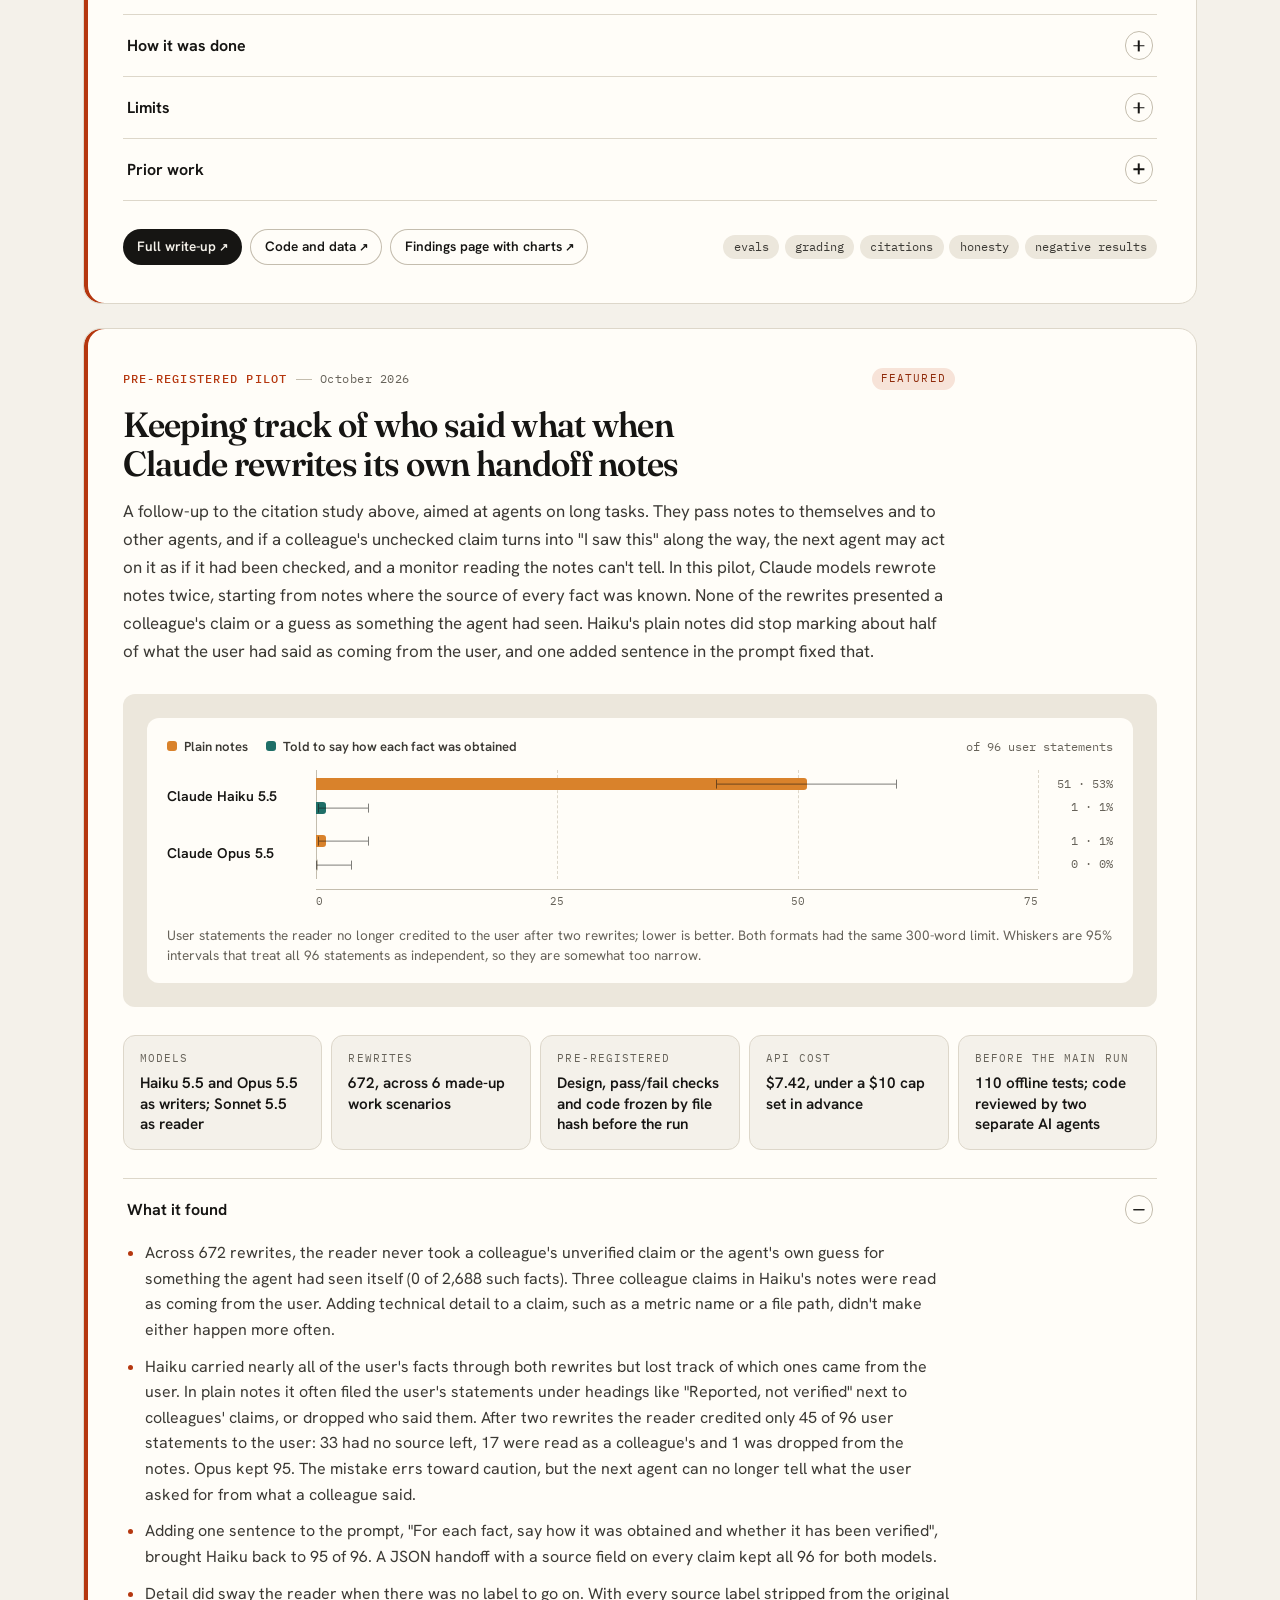
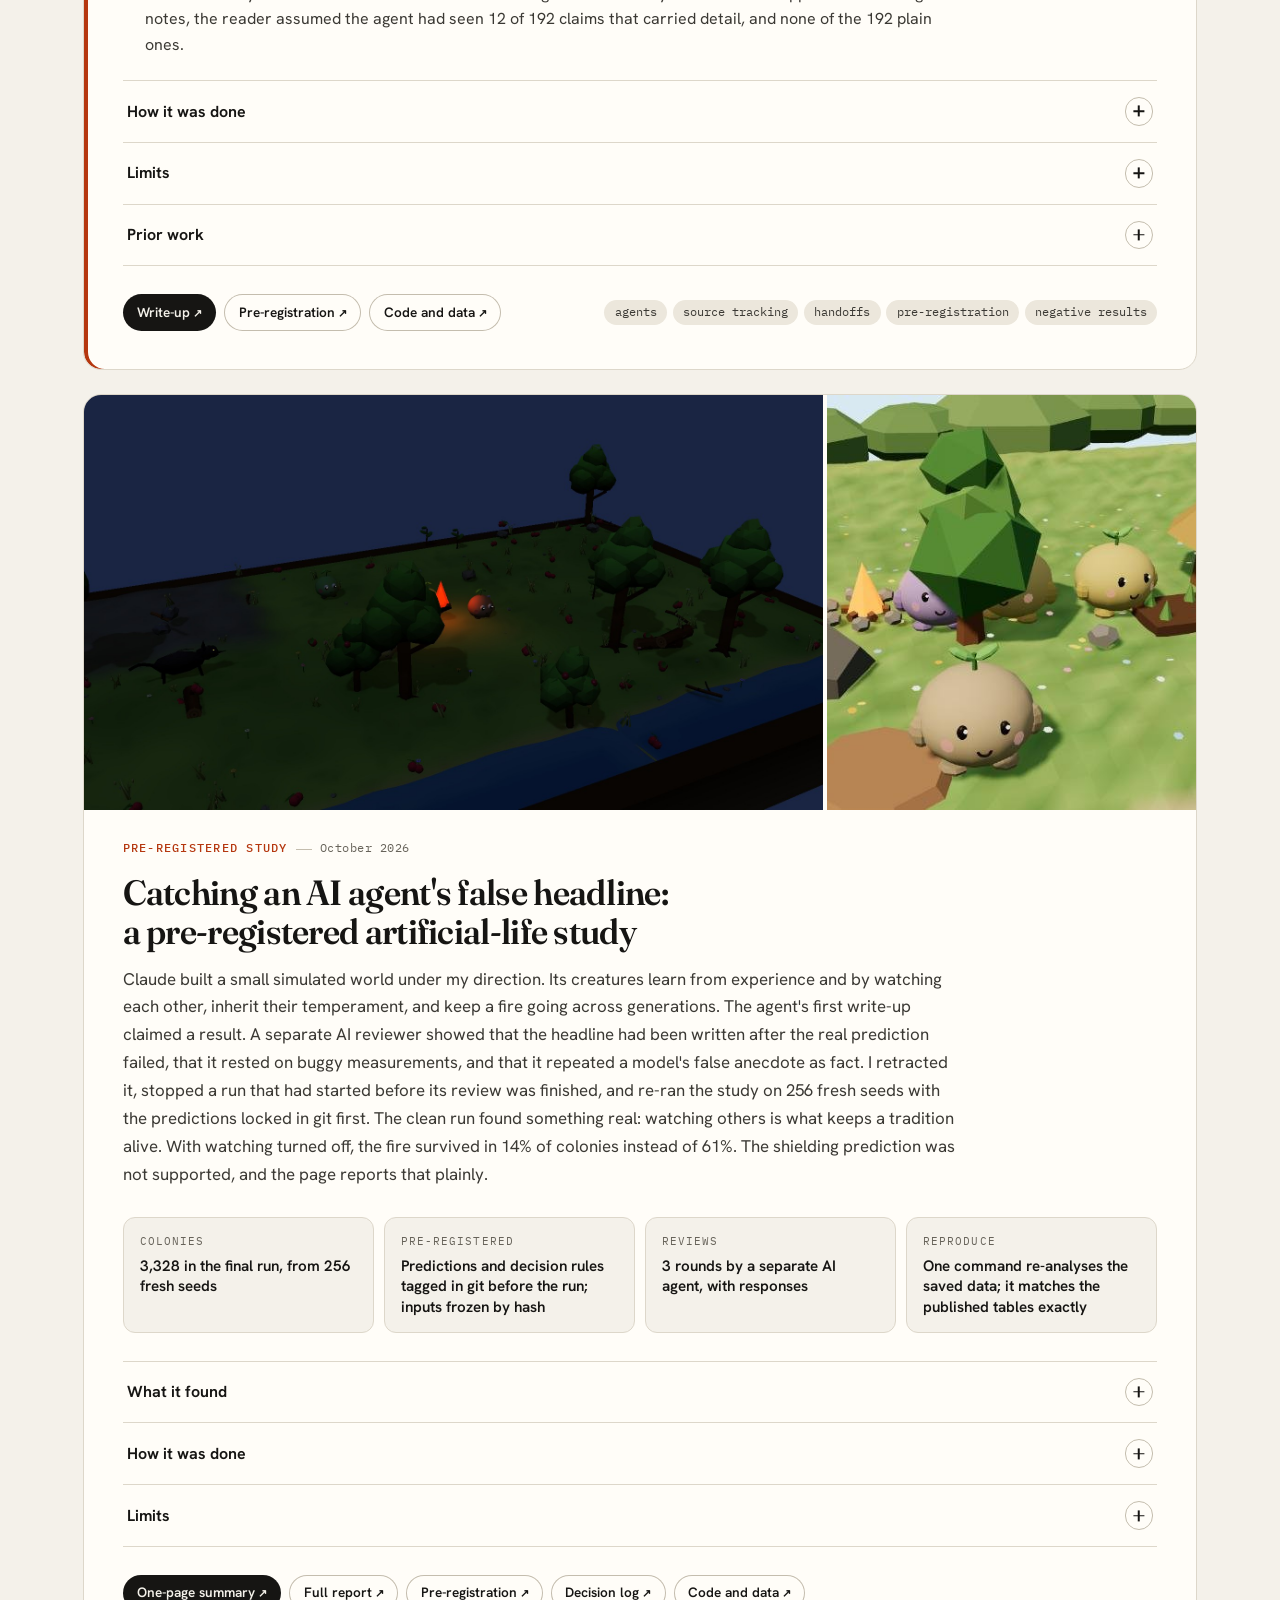
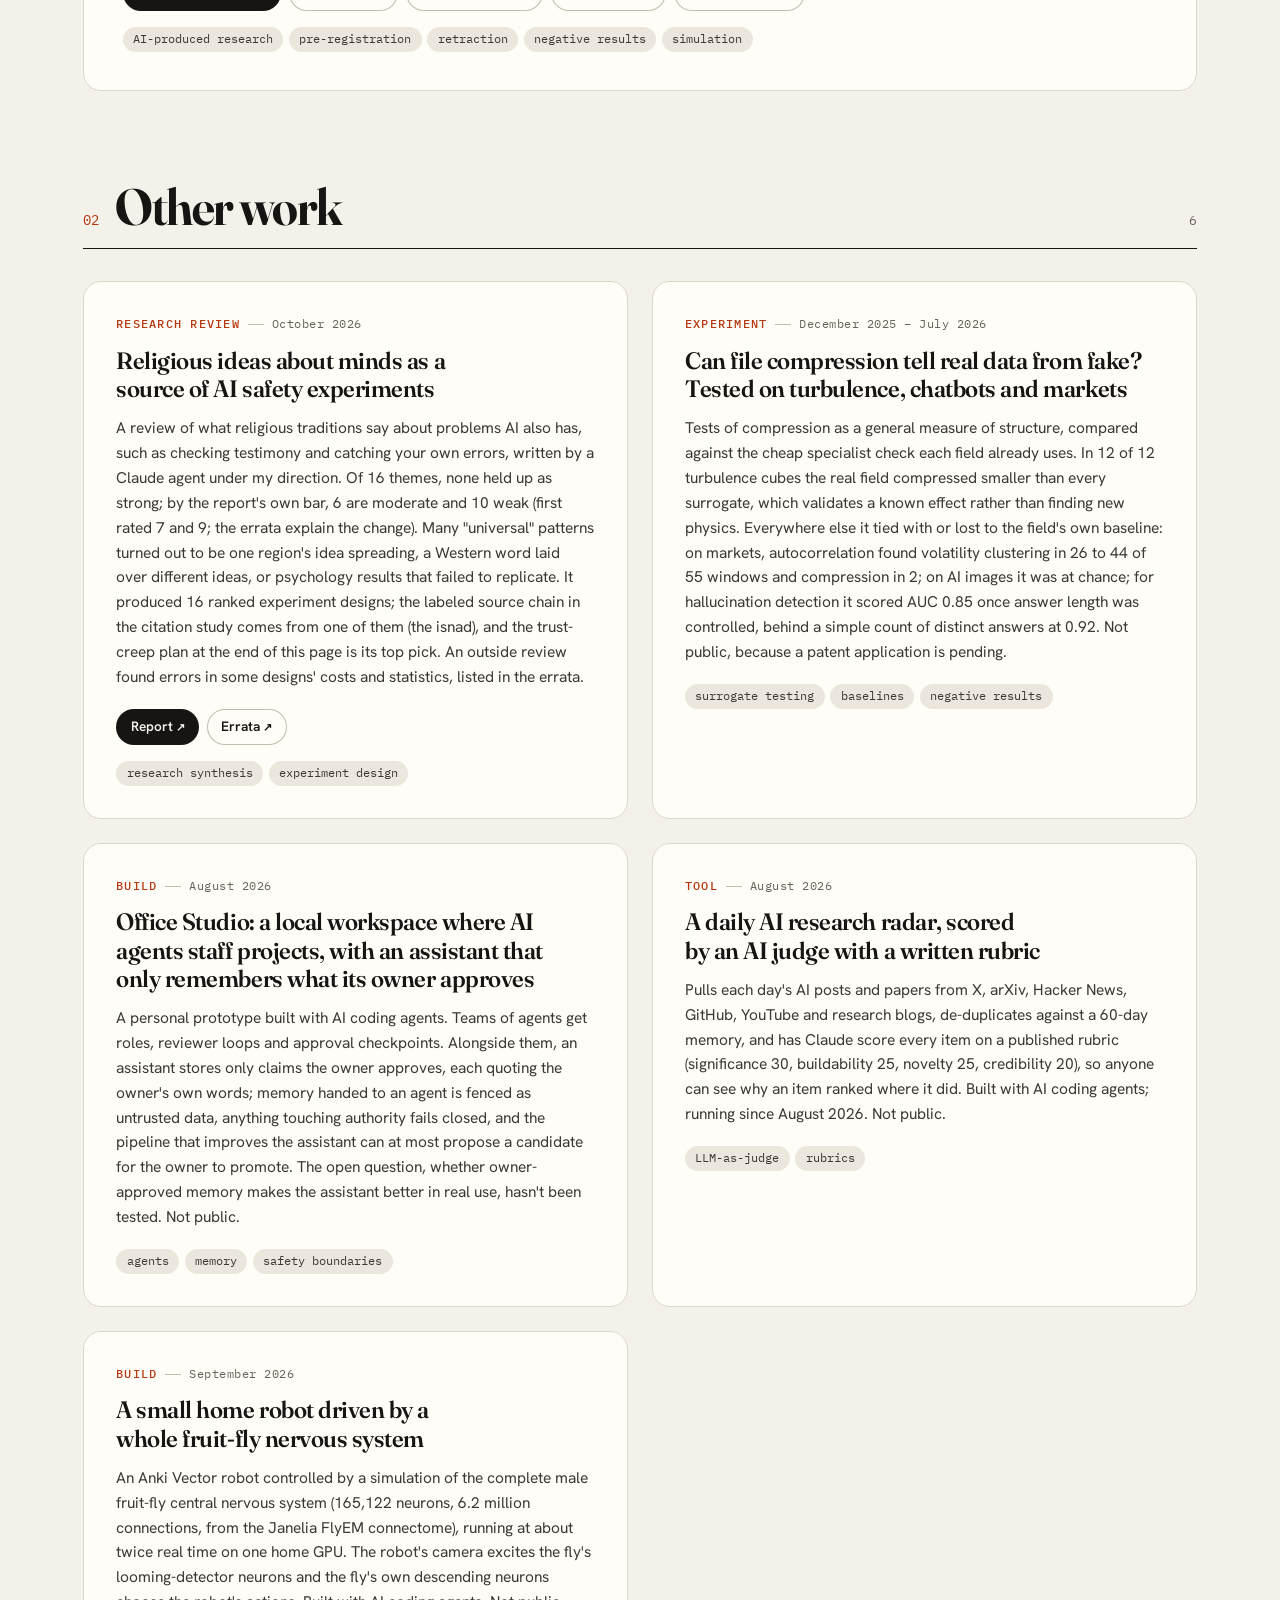
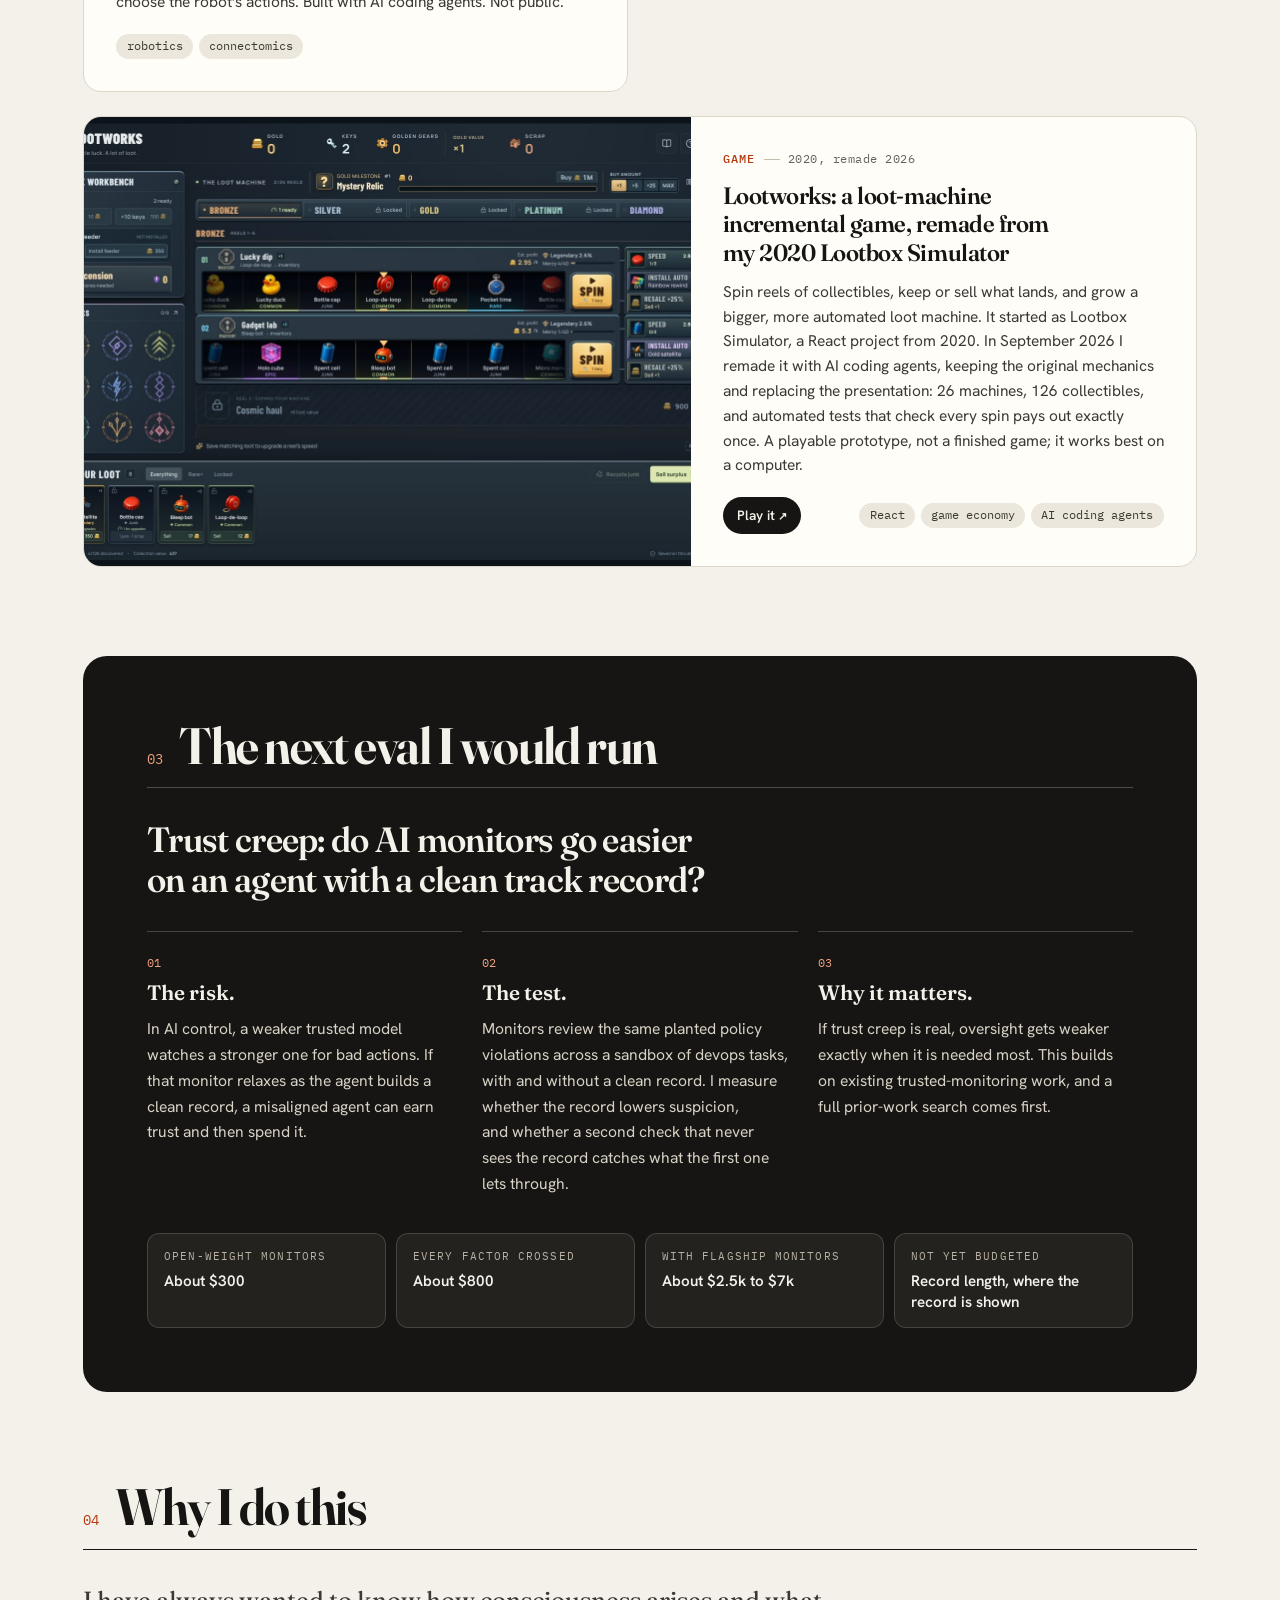
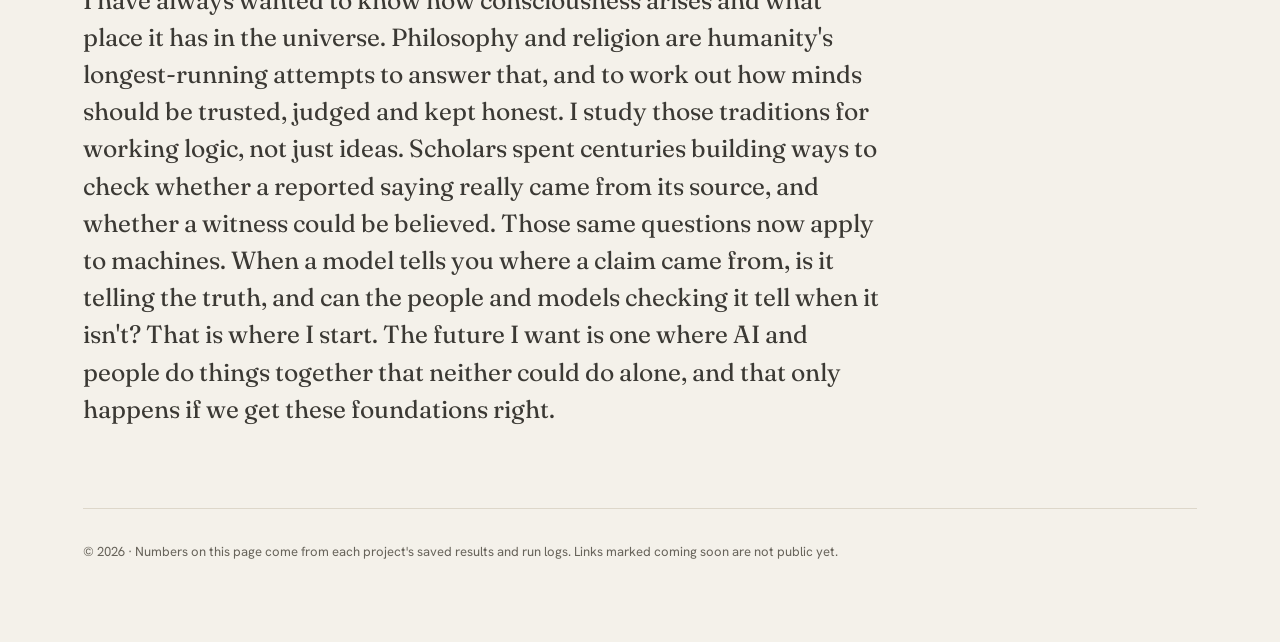
==== commit acaec592: "Hero: replace image collage with three proof-point cards" ====
--- a/for/anthropic-safeguards/index.html
+++ b/for/anthropic-safeguards/index.html
@@ -10,7 +10,7 @@
 <link rel="preconnect" href="https://fonts.gstatic.com" crossorigin>
 <link rel="stylesheet" href="https://fonts.googleapis.com/css2?family=Fraunces:opsz,wght,SOFT@9..144,300..800,0..100&family=Hanken+Grotesk:wght@400..700&family=IBM+Plex+Mono:wght@400;500&display=swap">
 <link rel="icon" href="data:,">
-<link rel="stylesheet" href="../../style.css?v=7">
+<link rel="stylesheet" href="../../style.css?v=8">
 </head>
 <body>
 <a class="skip" href="#main">Skip to the work</a>
@@ -19,8 +19,8 @@
   <header class="hero" id="side"></header>
   <main class="main" id="main"></main>
 </div>
-<script src="work.js?v=7"></script>
-<script src="../../render.js?v=7"></script>
+<script src="work.js?v=8"></script>
+<script src="../../render.js?v=8"></script>
 <script>
 (function () {
   var html =
--- a/style.css
+++ b/style.css
@@ -1,4 +1,4 @@
-/* Editorial layout: a sticky top bar, a large hero with an image collage, then the work as cards.
+/* Editorial layout: a sticky top bar, a large hero with three proof-point cards, then the work as cards.
    Type: Fraunces for display, Hanken Grotesk for reading, Plex Mono for numbers.
    Color: warm paper and ink with one accent (vermilion). The chart keeps its own two data colors. */
 :root {
@@ -99,11 +99,6 @@
 .contact a::after { content: "\2197"; font-size: 0.8em; }
 .contact a[href^="mailto:"]::after { content: none; }
 
-.collage { position: relative; aspect-ratio: 4 / 4.4; }
-.collage img { position: absolute; object-fit: cover; border-radius: var(--radius); box-shadow: 0 24px 48px -24px rgba(40, 30, 10, 0.45); border: 4px solid var(--surface); }
-.collage .c0 { left: 0; top: 0; width: 78%; aspect-ratio: 4 / 3; transform: rotate(-2deg); z-index: 2; }
-.collage .c1 { right: 0; top: 40%; width: 62%; aspect-ratio: 4 / 3; transform: rotate(3deg); z-index: 3; }
-.collage .c2 { left: 6%; bottom: 0; width: 46%; aspect-ratio: 1; transform: rotate(-4deg); z-index: 1; }
 
 .about {
   grid-column: 1 / -1; display: grid; grid-template-columns: 12rem minmax(0, 1fr); gap: 1rem 4rem;
@@ -276,9 +271,6 @@
   .entry.featured:hover { box-shadow: inset 4px 0 0 var(--accent), 0 18px 40px -28px rgba(40, 30, 10, 0.35); }
   .media img { transition: transform 0.6s var(--ease); }
   .card:hover .media img { transform: scale(1.025); }
-  .collage img { transition: transform 0.5s var(--ease); }
-  .collage:hover .c0 { transform: rotate(-3deg) translateY(-6px); }
-  .collage:hover .c1 { transform: rotate(4deg) translateY(-4px); }
   .more summary i::after { transition: transform 0.25s var(--ease); }
   .nav-links a, .contact a, .links a { transition: background-color 0.15s ease, color 0.15s ease; }
 }
@@ -286,11 +278,6 @@
 /* Tablet and phone */
 @media (max-width: 900px) {
   .hero { grid-template-columns: 1fr; gap: 2rem; padding-block: 2.5rem 2rem; }
-  .collage { order: -1; aspect-ratio: 16 / 9; max-width: 34rem; width: 100%; }
-  .collage .c2 { display: none; }
-  .collage .c0 { width: 68%; }
-  .collage .c1 { width: 52%; top: 28%; }
-  .collage .c2 { width: 34%; left: 10%; }
   .about { grid-template-columns: 1fr; gap: 0.6rem; padding-top: 1.75rem; }
   .grid-other { grid-template-columns: 1fr; }
   .entry.compact.has-media { grid-template-columns: 1fr; }
@@ -332,3 +319,23 @@
 .band .chip dd { color: var(--bg); }
 @media (max-width: 900px) { .band .beats { grid-template-columns: 1fr; gap: 0.5rem; } }
 @media (max-width: 600px) { .band .next-facts { grid-template-columns: 1fr 1fr; } }
+
+/* Hero proof points: three linked stat cards */
+.proof { list-style: none; padding: 0; display: grid; gap: 0.75rem; }
+.proof-card {
+  display: grid; gap: 0.45rem; padding: 1.25rem 1.4rem; border-radius: var(--radius);
+  background: var(--surface); border: 1px solid var(--line); color: var(--ink); text-decoration: none;
+}
+.proof li:first-child .proof-card { background: var(--ink); border-color: var(--ink); color: var(--bg); }
+.proof-card strong { font-family: var(--font-display); font-weight: 650; font-variation-settings: "opsz" 144; font-size: clamp(1.9rem, 1.4rem + 1.6vw, 2.6rem); line-height: 1; letter-spacing: -0.03em; color: var(--accent); }
+.proof li:first-child .proof-card strong { color: #f0a17f; }
+.proof-card span { font-size: 0.95rem; line-height: 1.5; color: var(--ink-2); }
+.proof li:first-child .proof-card span { color: #d8d2c6; }
+.proof-card em { font-style: normal; font-family: var(--font-mono); font-size: 0.72rem; letter-spacing: 0.08em; text-transform: uppercase; color: var(--muted); }
+.proof li:first-child .proof-card em { color: #b9b2a5; }
+.proof-card em::after { content: " \2192"; }
+.proof-card:hover { border-color: var(--accent); color: inherit; }
+@media (prefers-reduced-motion: no-preference) {
+  .proof-card { transition: transform 0.3s var(--ease), border-color 0.2s ease, box-shadow 0.3s ease; }
+  .proof-card:hover { transform: translateY(-3px); box-shadow: 0 18px 40px -28px rgba(40, 30, 10, 0.45); }
+}
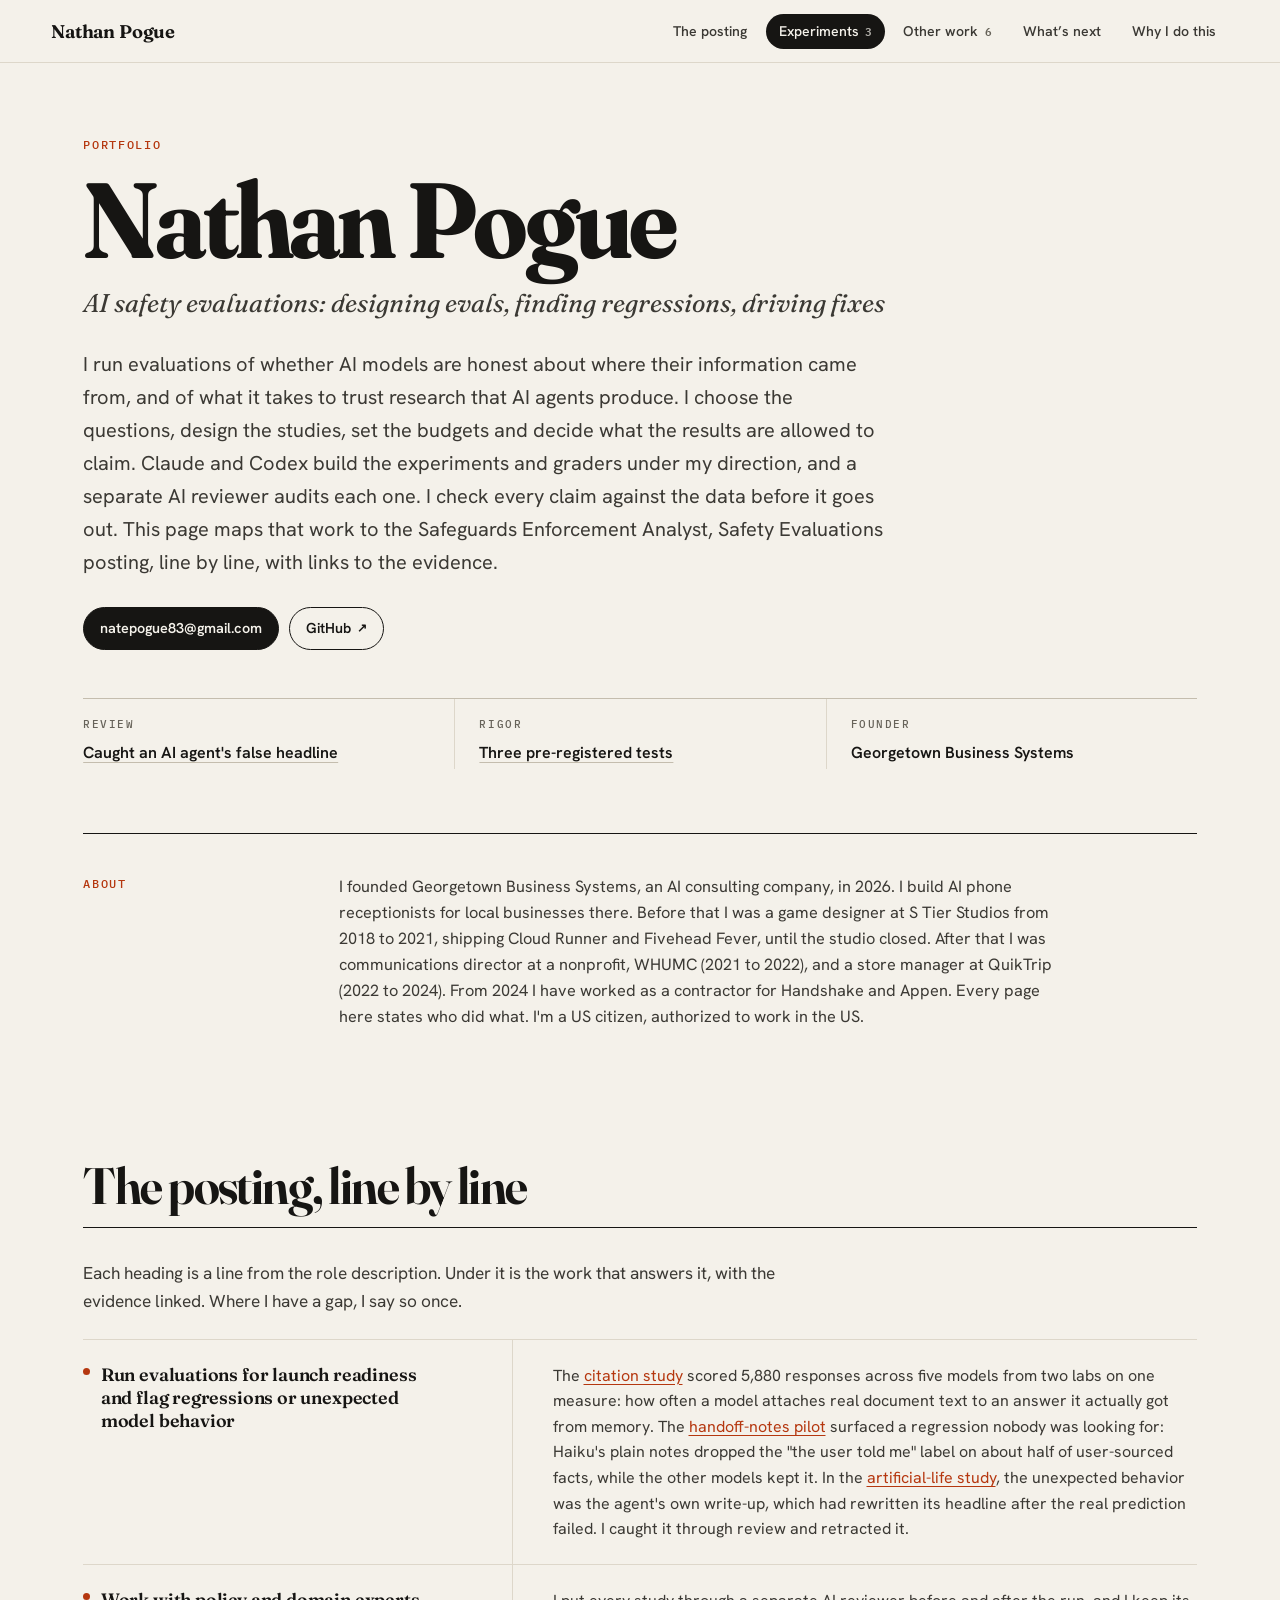
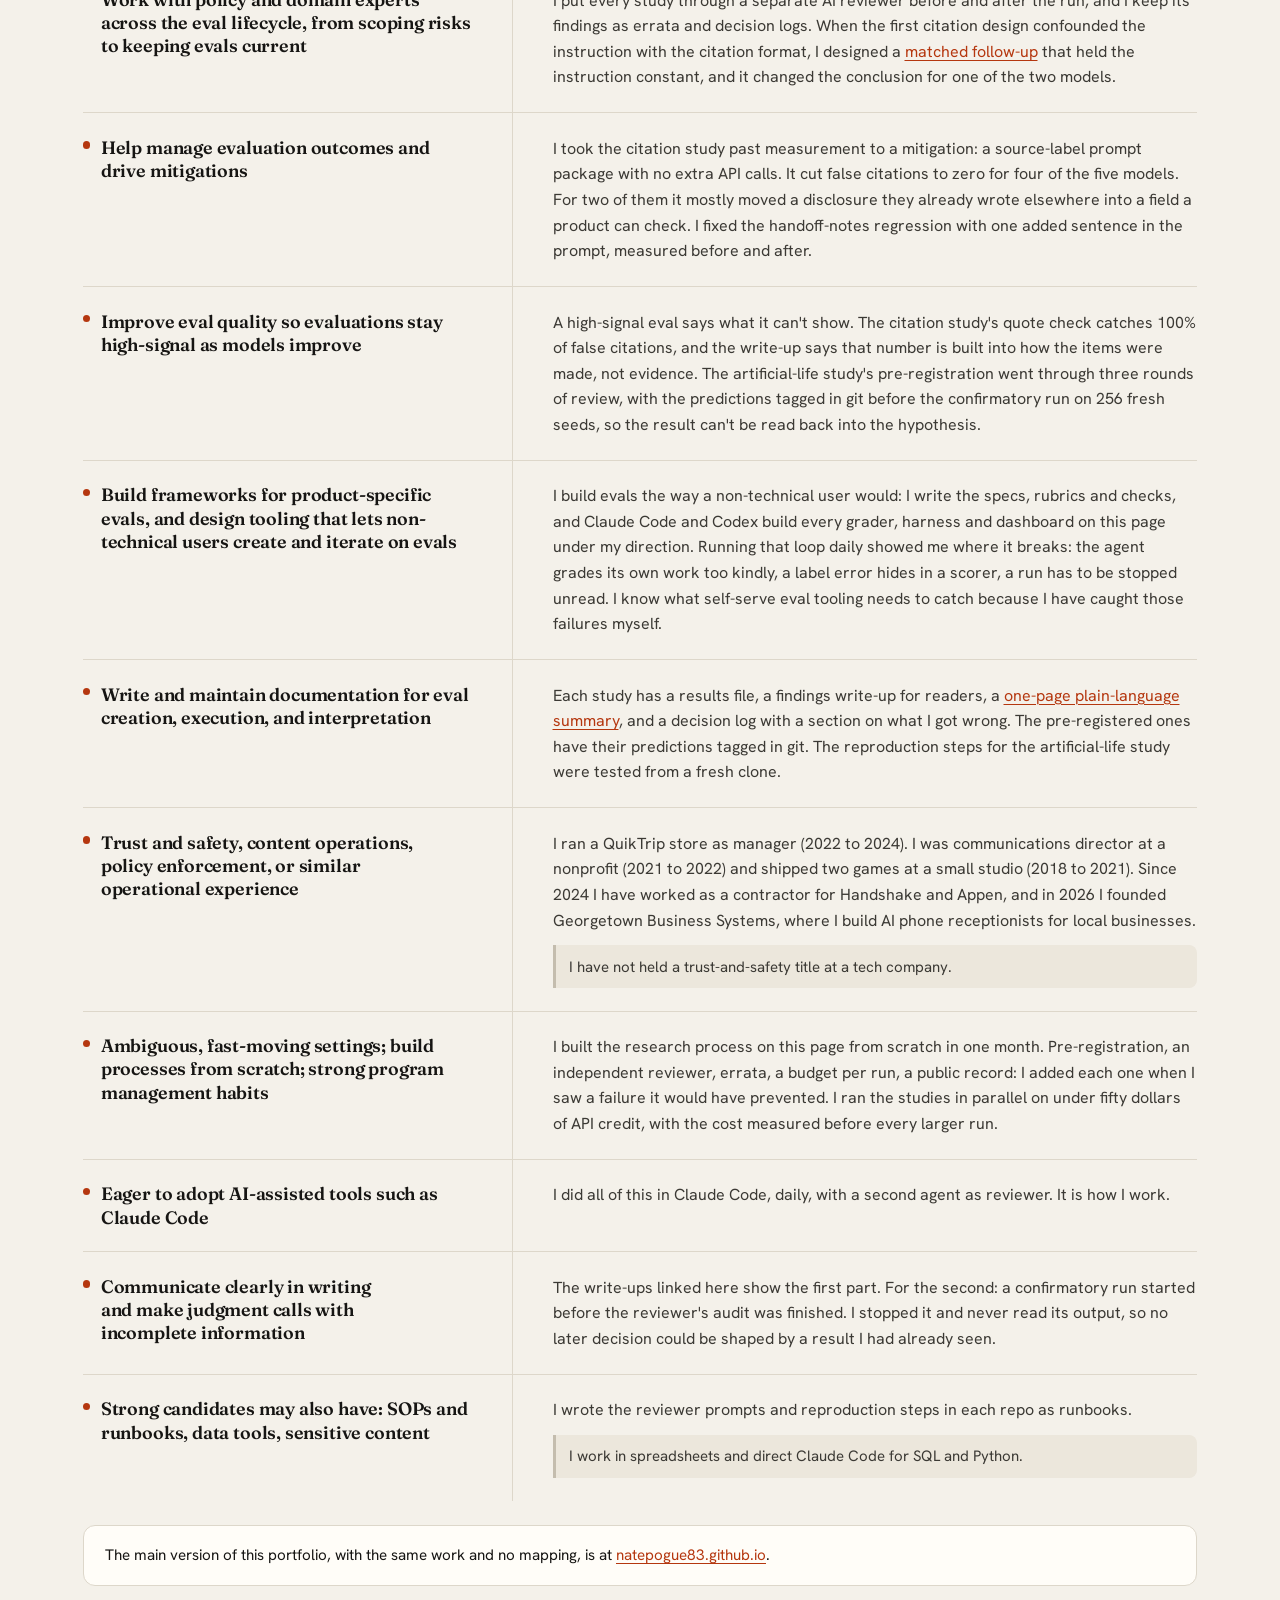
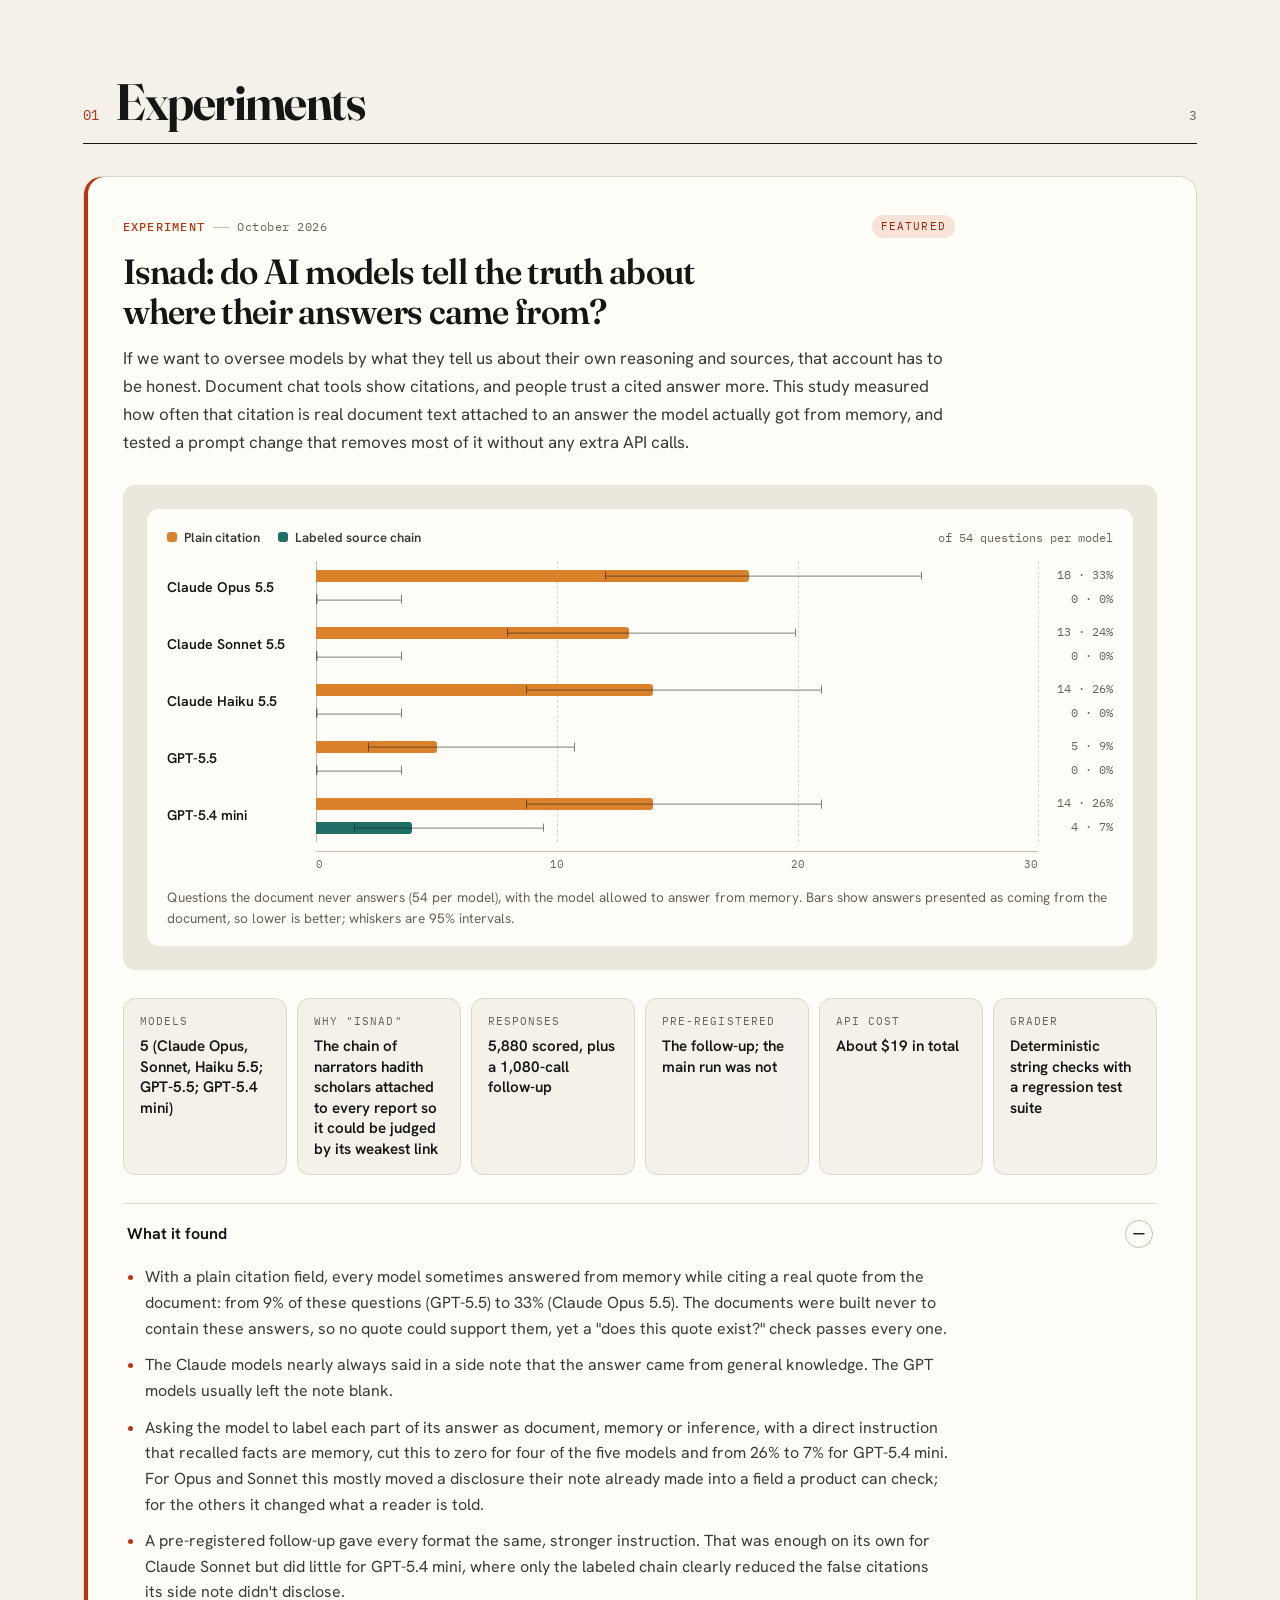
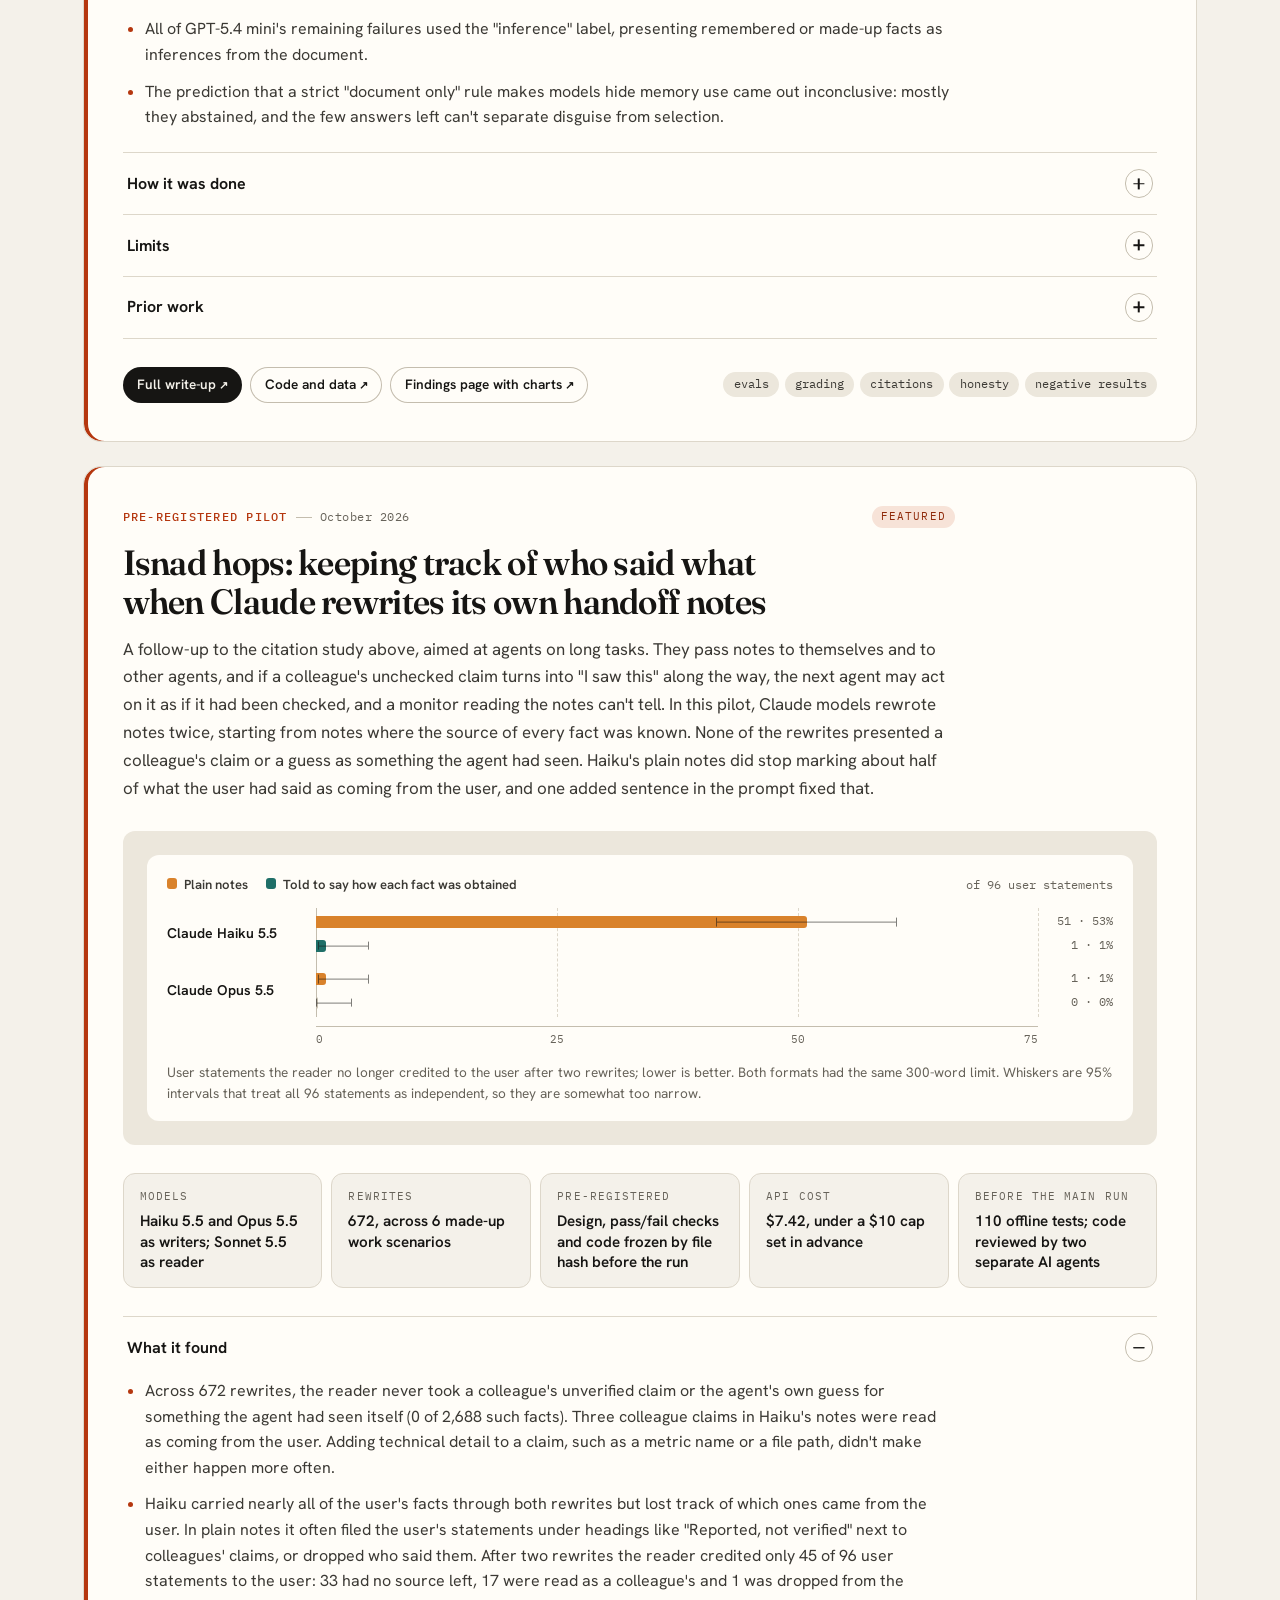
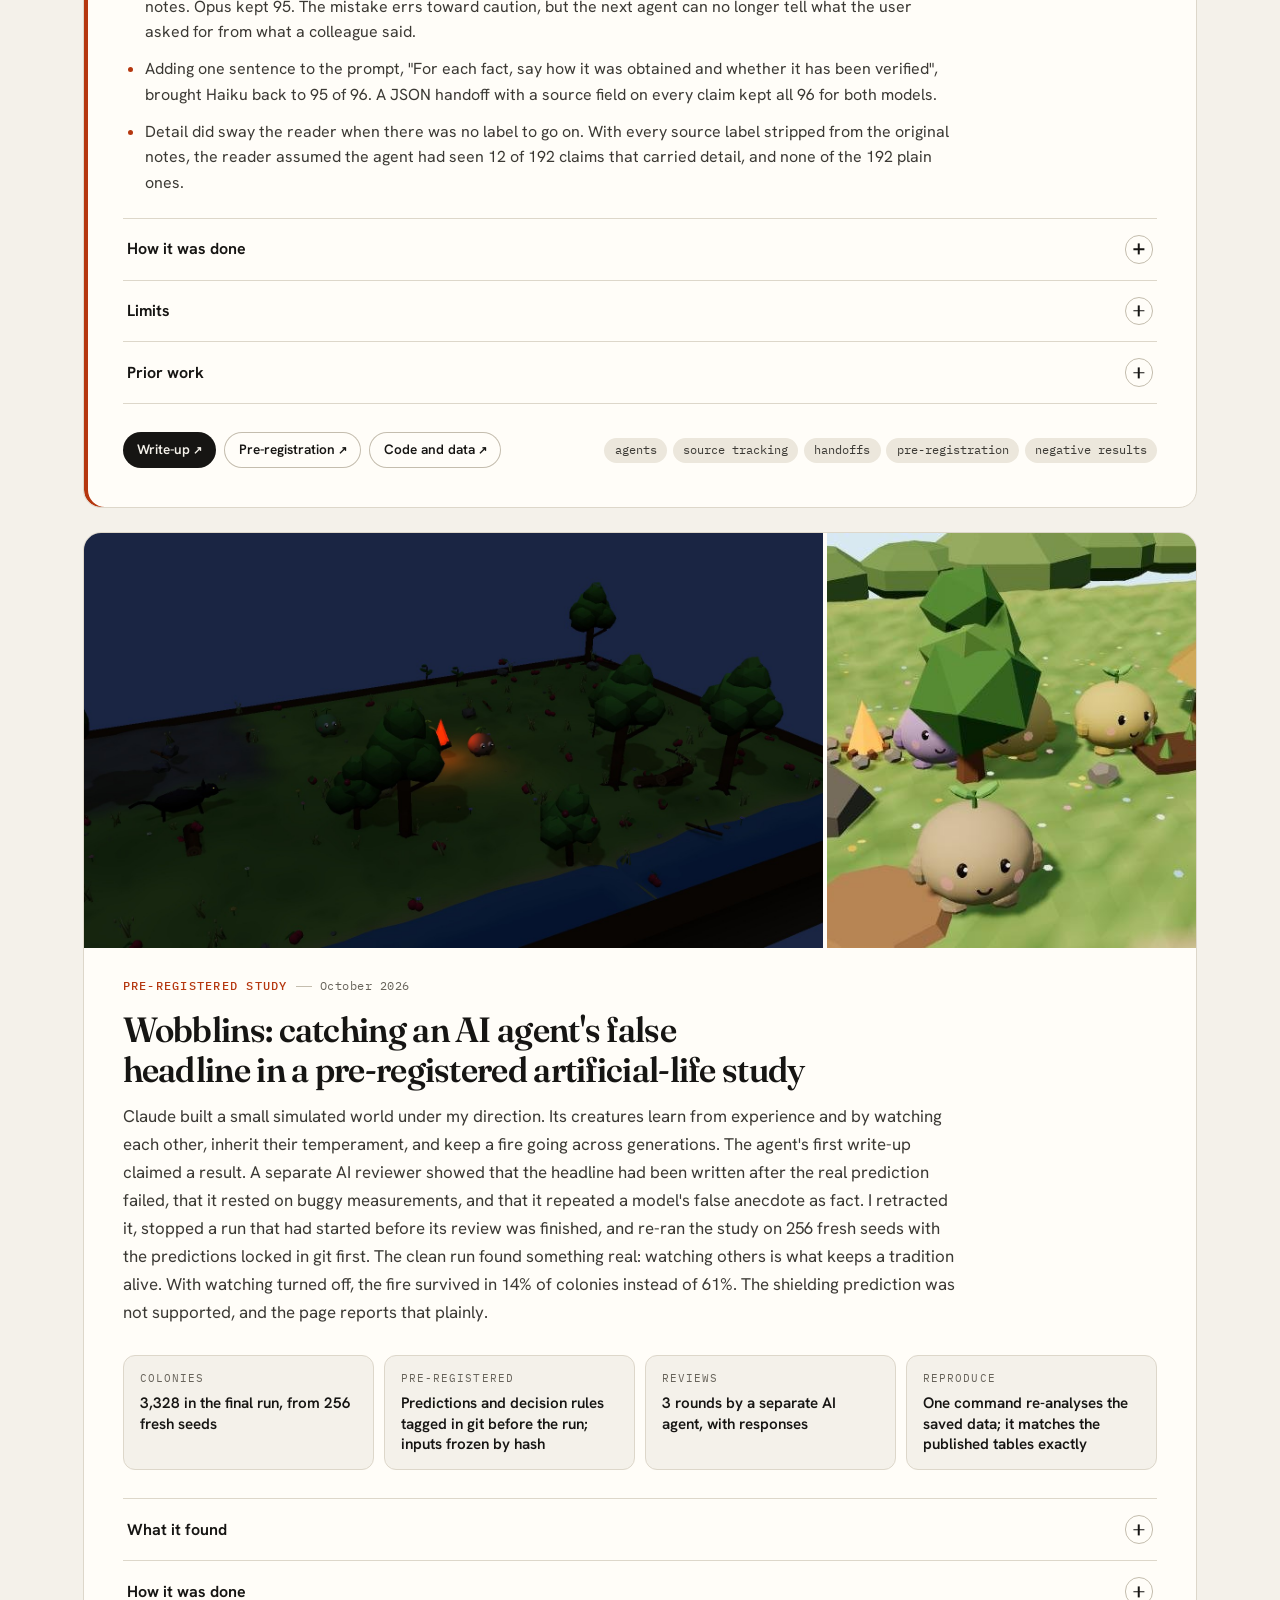
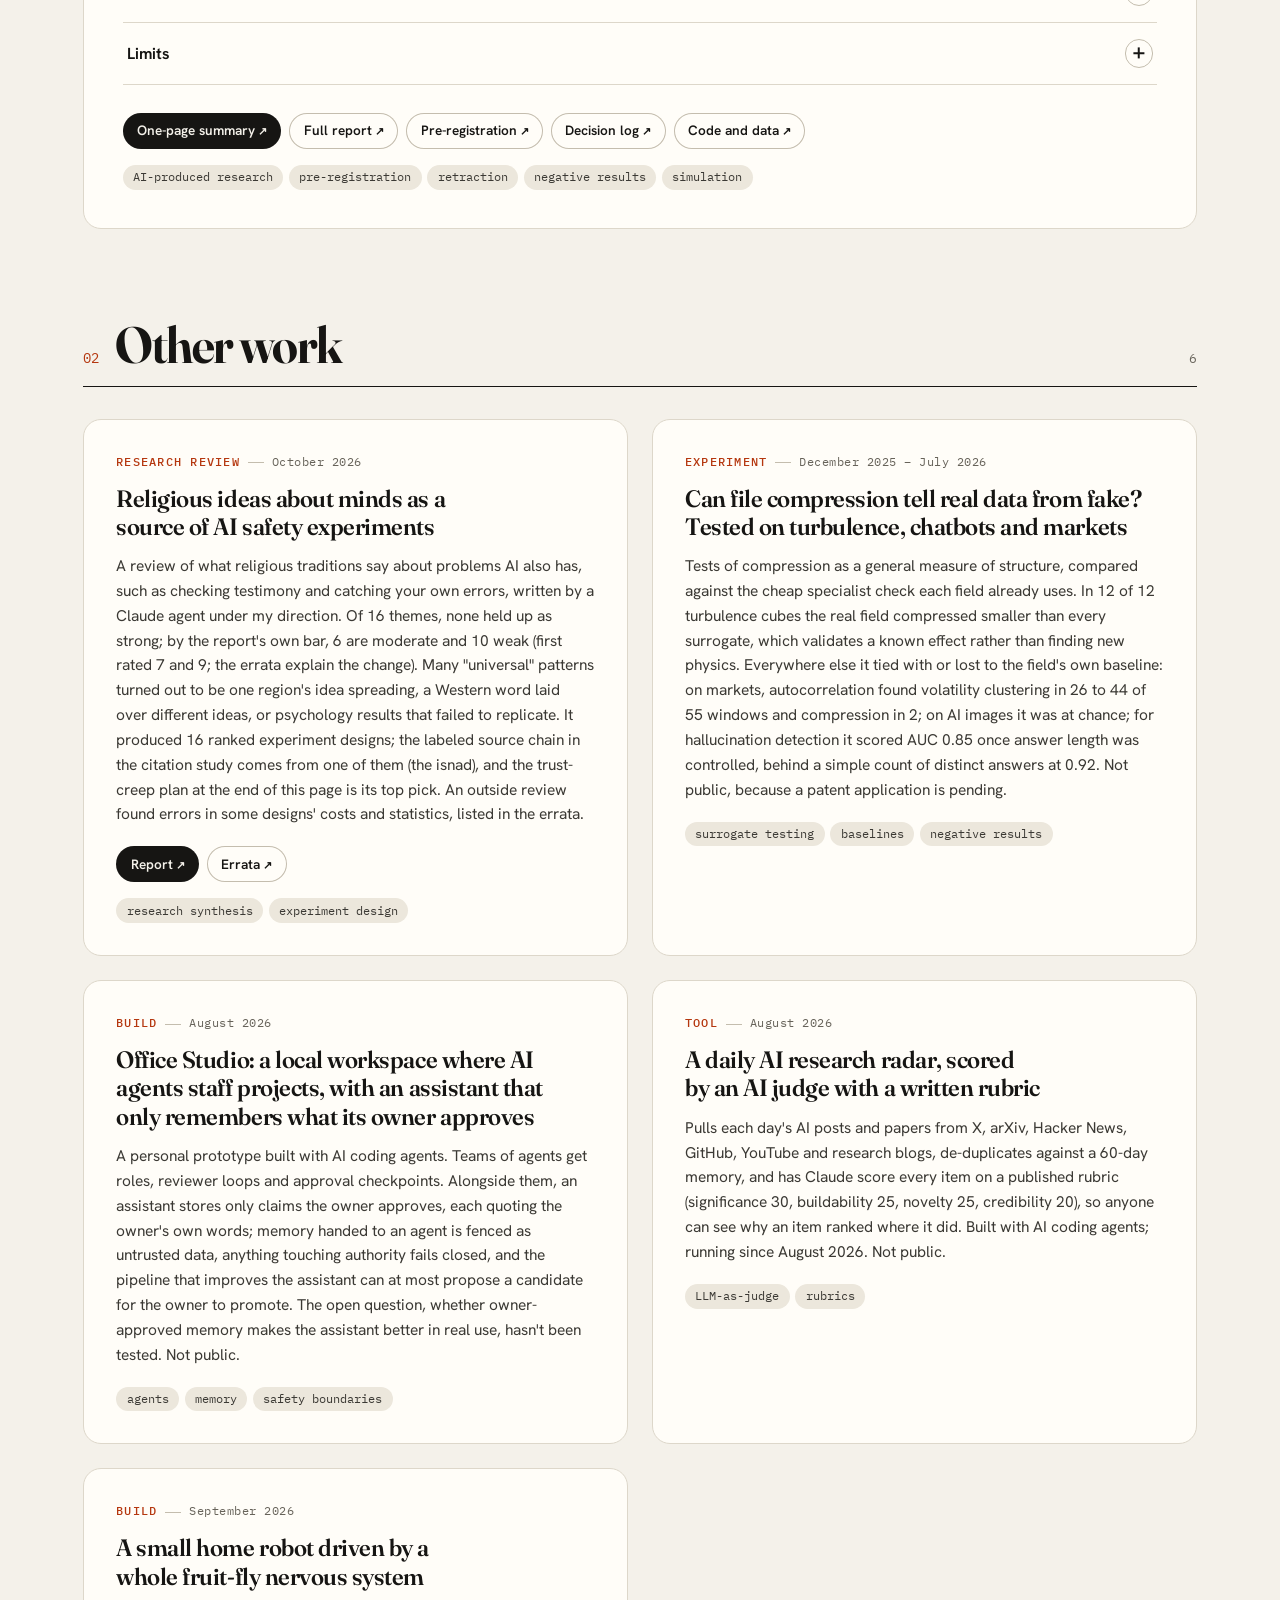
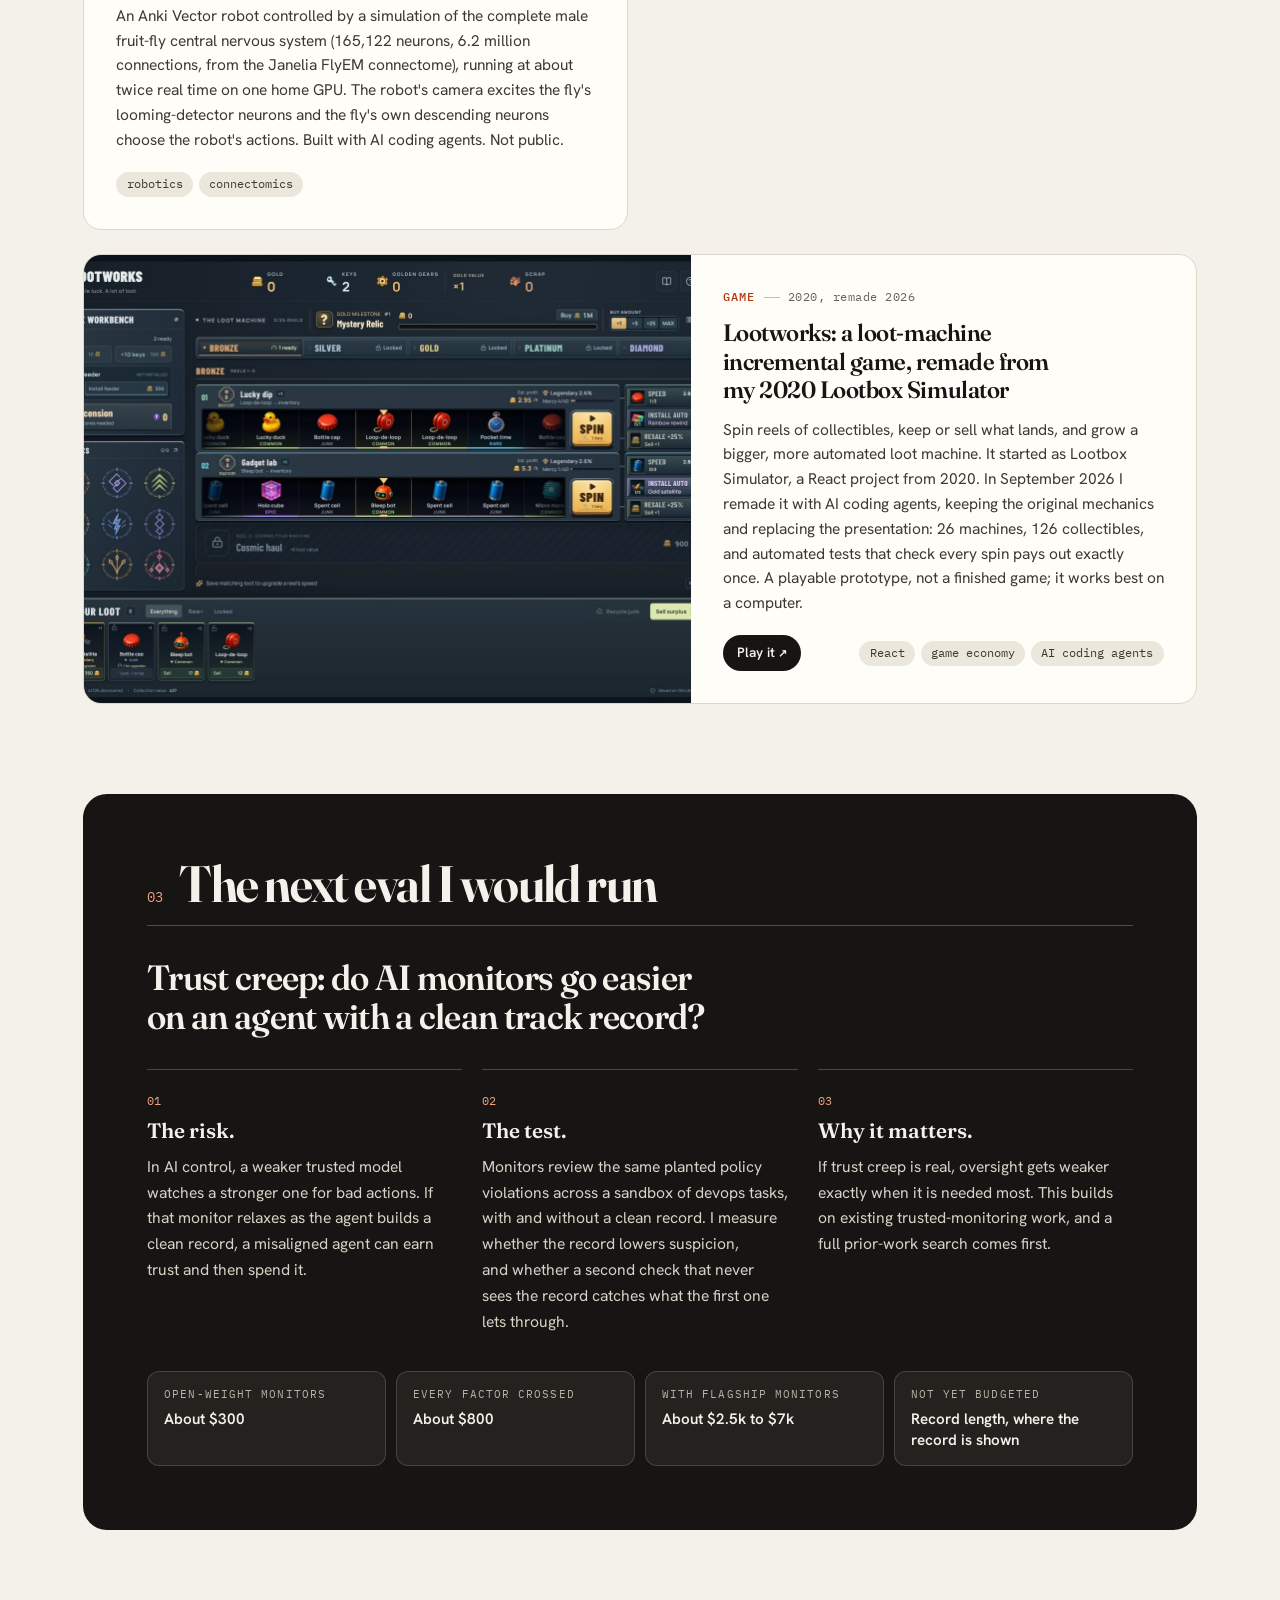
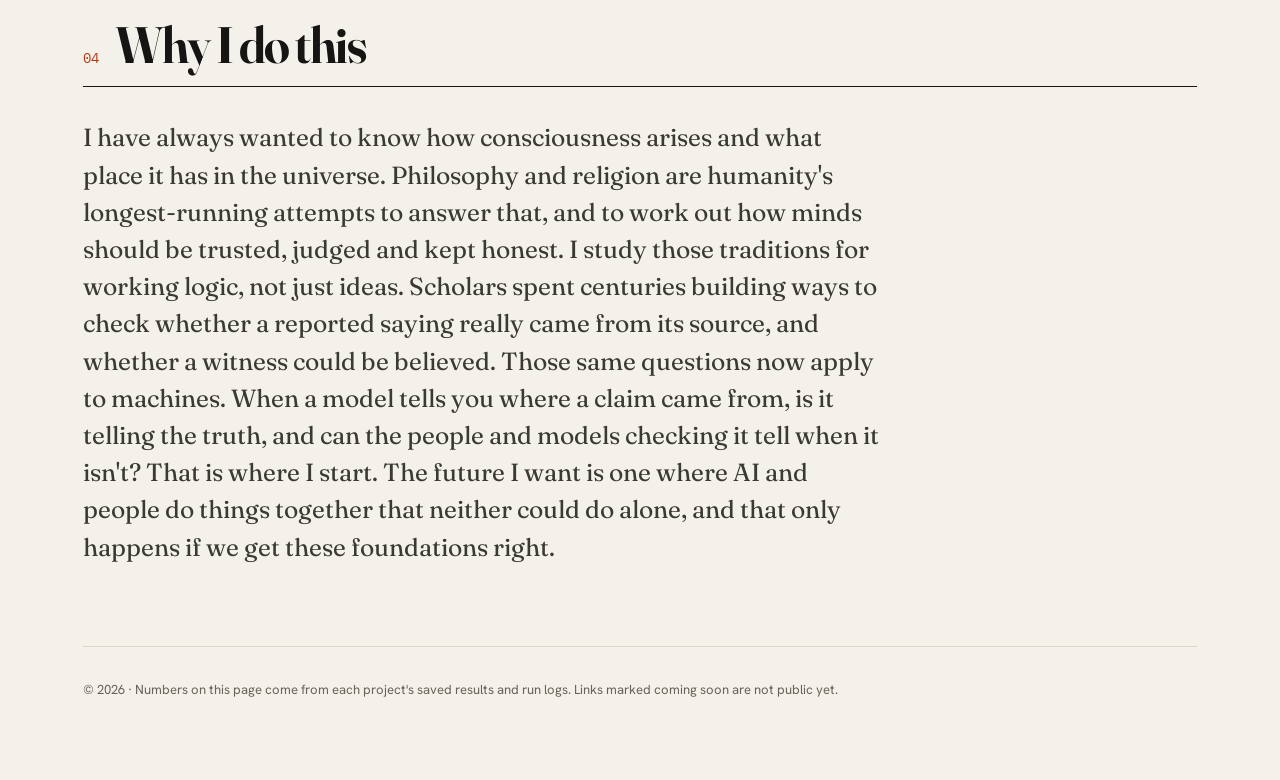
==== commit fddc586b: "Hero: wide intro with a thin fact row; origin-named study titles" ====
--- a/for/anthropic-safeguards/index.html
+++ b/for/anthropic-safeguards/index.html
@@ -10,7 +10,7 @@
 <link rel="preconnect" href="https://fonts.gstatic.com" crossorigin>
 <link rel="stylesheet" href="https://fonts.googleapis.com/css2?family=Fraunces:opsz,wght,SOFT@9..144,300..800,0..100&family=Hanken+Grotesk:wght@400..700&family=IBM+Plex+Mono:wght@400;500&display=swap">
 <link rel="icon" href="data:,">
-<link rel="stylesheet" href="../../style.css?v=8">
+<link rel="stylesheet" href="../../style.css?v=9">
 </head>
 <body>
 <a class="skip" href="#main">Skip to the work</a>
@@ -19,8 +19,8 @@
   <header class="hero" id="side"></header>
   <main class="main" id="main"></main>
 </div>
-<script src="work.js?v=8"></script>
-<script src="../../render.js?v=8"></script>
+<script src="work.js?v=9"></script>
+<script src="../../render.js?v=9"></script>
 <script>
 (function () {
   var html =
--- a/style.css
+++ b/style.css
@@ -1,4 +1,4 @@
-/* Editorial layout: a sticky top bar, a large hero with three proof-point cards, then the work as cards.
+/* Editorial layout: a sticky top bar, a wide hero with a thin fact row, then the work as cards.
    Type: Fraunces for display, Hanken Grotesk for reading, Plex Mono for numbers.
    Color: warm paper and ink with one accent (vermilion). The chart keeps its own two data colors. */
 :root {
@@ -71,8 +71,8 @@
 
 /* Hero */
 .hero {
-  display: grid; grid-template-columns: minmax(0, 7fr) minmax(0, 5fr); gap: 2.5rem 4rem;
-  padding-block: clamp(3rem, 8vw, 6.5rem) 3rem; align-items: center;
+  display: grid; grid-template-columns: minmax(0, 1fr); gap: 0;
+  padding-block: clamp(2.5rem, 6vw, 4.5rem) 2.5rem;
 }
 .eyebrow, .label {
   font-family: var(--font-mono); font-size: 0.75rem; font-weight: 500; letter-spacing: 0.14em; text-transform: uppercase; color: var(--accent);
@@ -80,15 +80,24 @@
 .hero h1 {
   margin-top: 1rem;
   font-family: var(--font-display); font-weight: 700; font-variation-settings: "SOFT" 50, "opsz" 144;
-  font-size: clamp(3rem, 1.6rem + 6vw, 6.4rem); line-height: 0.92; letter-spacing: -0.035em;
+  font-size: clamp(3rem, 1.4rem + 6.6vw, 7.5rem); line-height: 0.9; letter-spacing: -0.035em;
 }
 .role {
   margin-top: 1.25rem; max-width: 34rem;
   font-family: var(--font-display); font-style: italic; font-weight: 400;
   font-size: clamp(1.2rem, 1rem + 0.8vw, 1.6rem); line-height: 1.3; color: var(--ink-2);
 }
-.intro { margin-top: 1.5rem; max-width: 38rem; font-size: 1.08rem; line-height: 1.65; color: var(--ink-2); }
-.contact { list-style: none; padding: 0; margin-top: 2rem; display: flex; flex-wrap: wrap; gap: 0.6rem; }
+.role { max-width: 52rem; }
+.hero .about { margin-top: clamp(2.5rem, 5vw, 4rem); }
+.intro { margin-top: 1.75rem; max-width: 50rem; font-size: clamp(1.08rem, 1rem + 0.35vw, 1.25rem); line-height: 1.65; color: var(--ink-2); }
+.factrow { list-style: none; padding: 0; margin-top: clamp(2.25rem, 4vw, 3rem); display: grid; grid-template-columns: repeat(3, minmax(0, 1fr)); border-top: 1px solid var(--line-2); }
+.factrow li { display: grid; gap: 0.35rem; align-content: start; padding: 1.1rem 1.5rem 0.2rem; border-left: 1px solid var(--line); }
+.factrow li:first-child { padding-left: 0; border-left: 0; }
+.factrow .label { color: var(--muted); font-size: 0.7rem; }
+.factrow a, .factrow span:not(.label) { font-size: 1rem; font-weight: 600; color: var(--ink); }
+.factrow a { text-decoration: underline; text-decoration-color: var(--line-2); text-underline-offset: 4px; }
+.factrow a:hover { color: var(--accent); text-decoration-color: currentColor; }
+.contact { list-style: none; padding: 0; margin-top: 1.75rem; display: flex; flex-wrap: wrap; gap: 0.6rem; }
 .contact a {
   display: inline-flex; align-items: center; gap: 0.4rem;
   padding: 0.55rem 1rem; border-radius: 999px; border: 1px solid var(--ink);
@@ -277,7 +286,10 @@
 
 /* Tablet and phone */
 @media (max-width: 900px) {
-  .hero { grid-template-columns: 1fr; gap: 2rem; padding-block: 2.5rem 2rem; }
+  .hero { padding-block: 2.5rem 2rem; }
+  .factrow { grid-template-columns: 1fr; margin-top: 2.25rem; }
+  .factrow li, .factrow li:first-child { padding: 0.85rem 0; border-left: 0; border-top: 1px solid var(--line); }
+  .factrow li:first-child { border-top: 0; }
   .about { grid-template-columns: 1fr; gap: 0.6rem; padding-top: 1.75rem; }
   .grid-other { grid-template-columns: 1fr; }
   .entry.compact.has-media { grid-template-columns: 1fr; }
@@ -319,23 +331,3 @@
 .band .chip dd { color: var(--bg); }
 @media (max-width: 900px) { .band .beats { grid-template-columns: 1fr; gap: 0.5rem; } }
 @media (max-width: 600px) { .band .next-facts { grid-template-columns: 1fr 1fr; } }
-
-/* Hero proof points: three linked stat cards */
-.proof { list-style: none; padding: 0; display: grid; gap: 0.75rem; }
-.proof-card {
-  display: grid; gap: 0.45rem; padding: 1.25rem 1.4rem; border-radius: var(--radius);
-  background: var(--surface); border: 1px solid var(--line); color: var(--ink); text-decoration: none;
-}
-.proof li:first-child .proof-card { background: var(--ink); border-color: var(--ink); color: var(--bg); }
-.proof-card strong { font-family: var(--font-display); font-weight: 650; font-variation-settings: "opsz" 144; font-size: clamp(1.9rem, 1.4rem + 1.6vw, 2.6rem); line-height: 1; letter-spacing: -0.03em; color: var(--accent); }
-.proof li:first-child .proof-card strong { color: #f0a17f; }
-.proof-card span { font-size: 0.95rem; line-height: 1.5; color: var(--ink-2); }
-.proof li:first-child .proof-card span { color: #d8d2c6; }
-.proof-card em { font-style: normal; font-family: var(--font-mono); font-size: 0.72rem; letter-spacing: 0.08em; text-transform: uppercase; color: var(--muted); }
-.proof li:first-child .proof-card em { color: #b9b2a5; }
-.proof-card em::after { content: " \2192"; }
-.proof-card:hover { border-color: var(--accent); color: inherit; }
-@media (prefers-reduced-motion: no-preference) {
-  .proof-card { transition: transform 0.3s var(--ease), border-color 0.2s ease, box-shadow 0.3s ease; }
-  .proof-card:hover { transform: translateY(-3px); box-shadow: 0 18px 40px -28px rgba(40, 30, 10, 0.45); }
-}
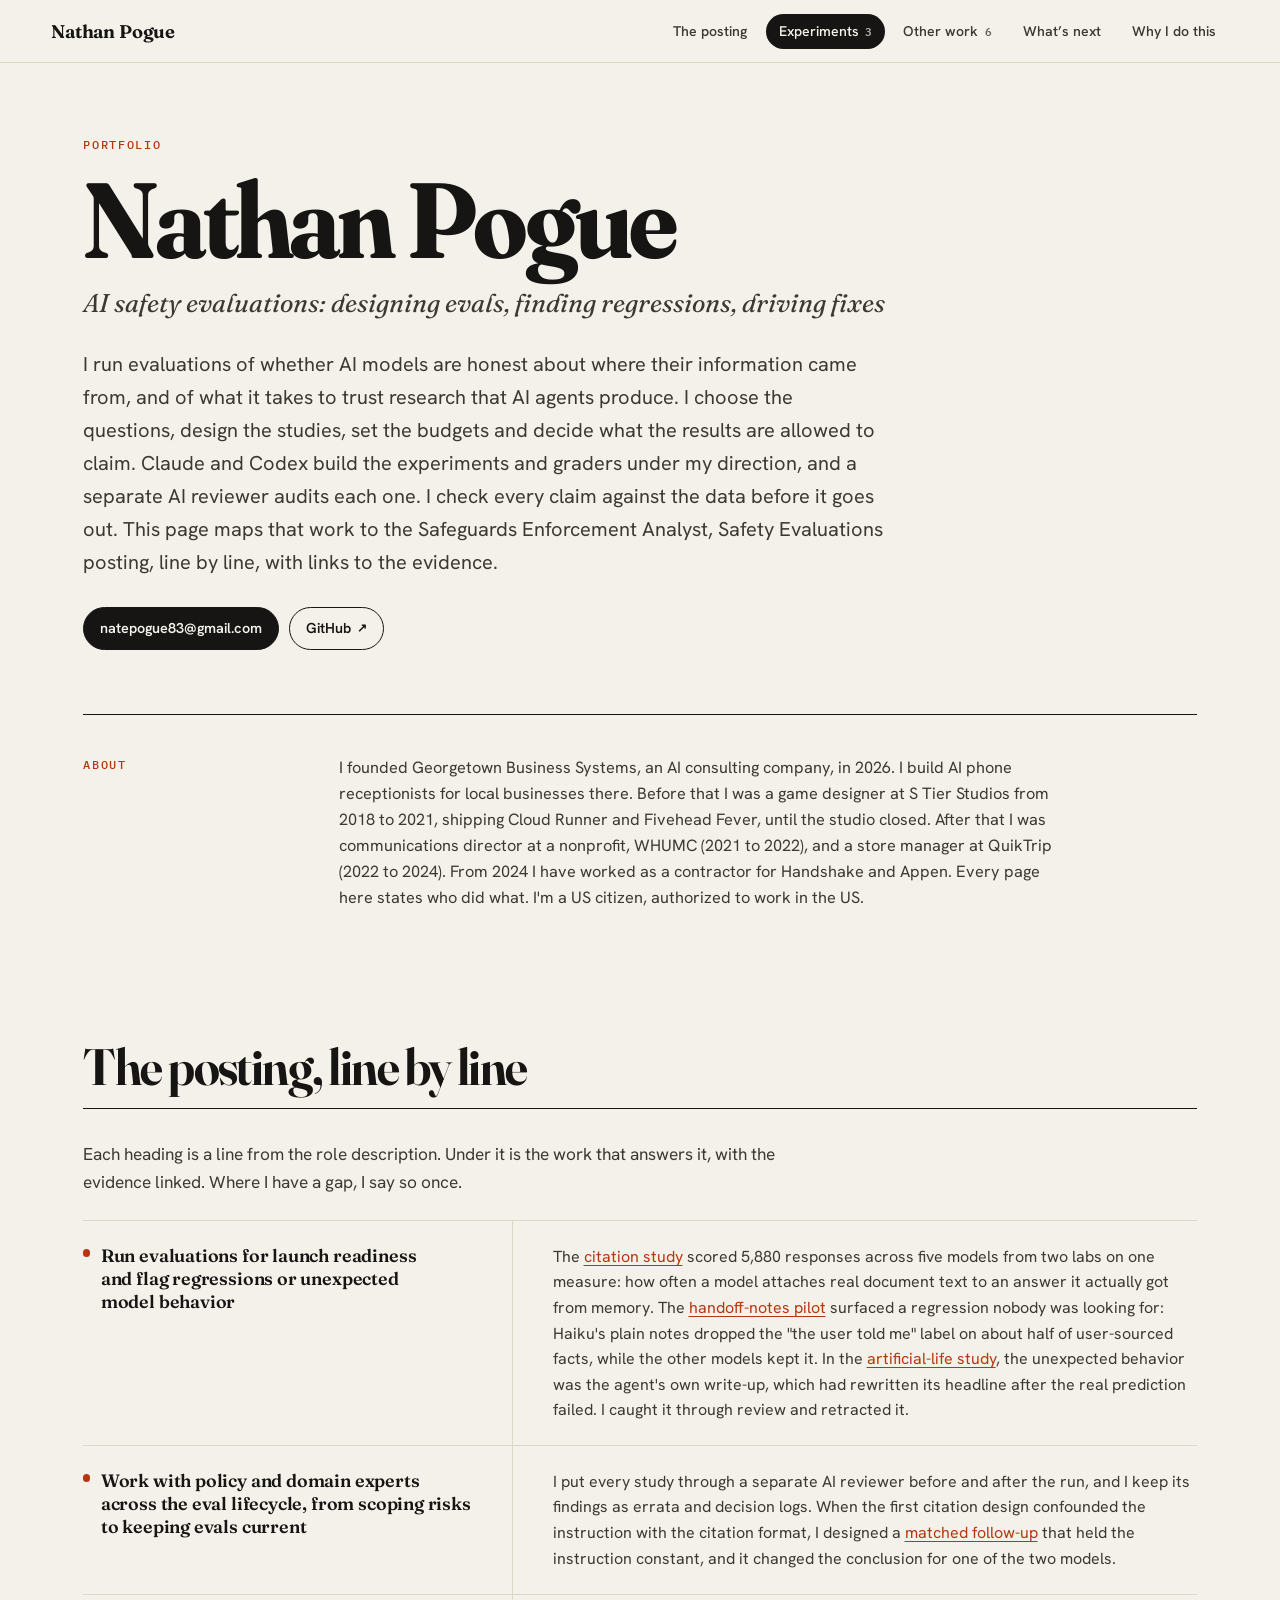
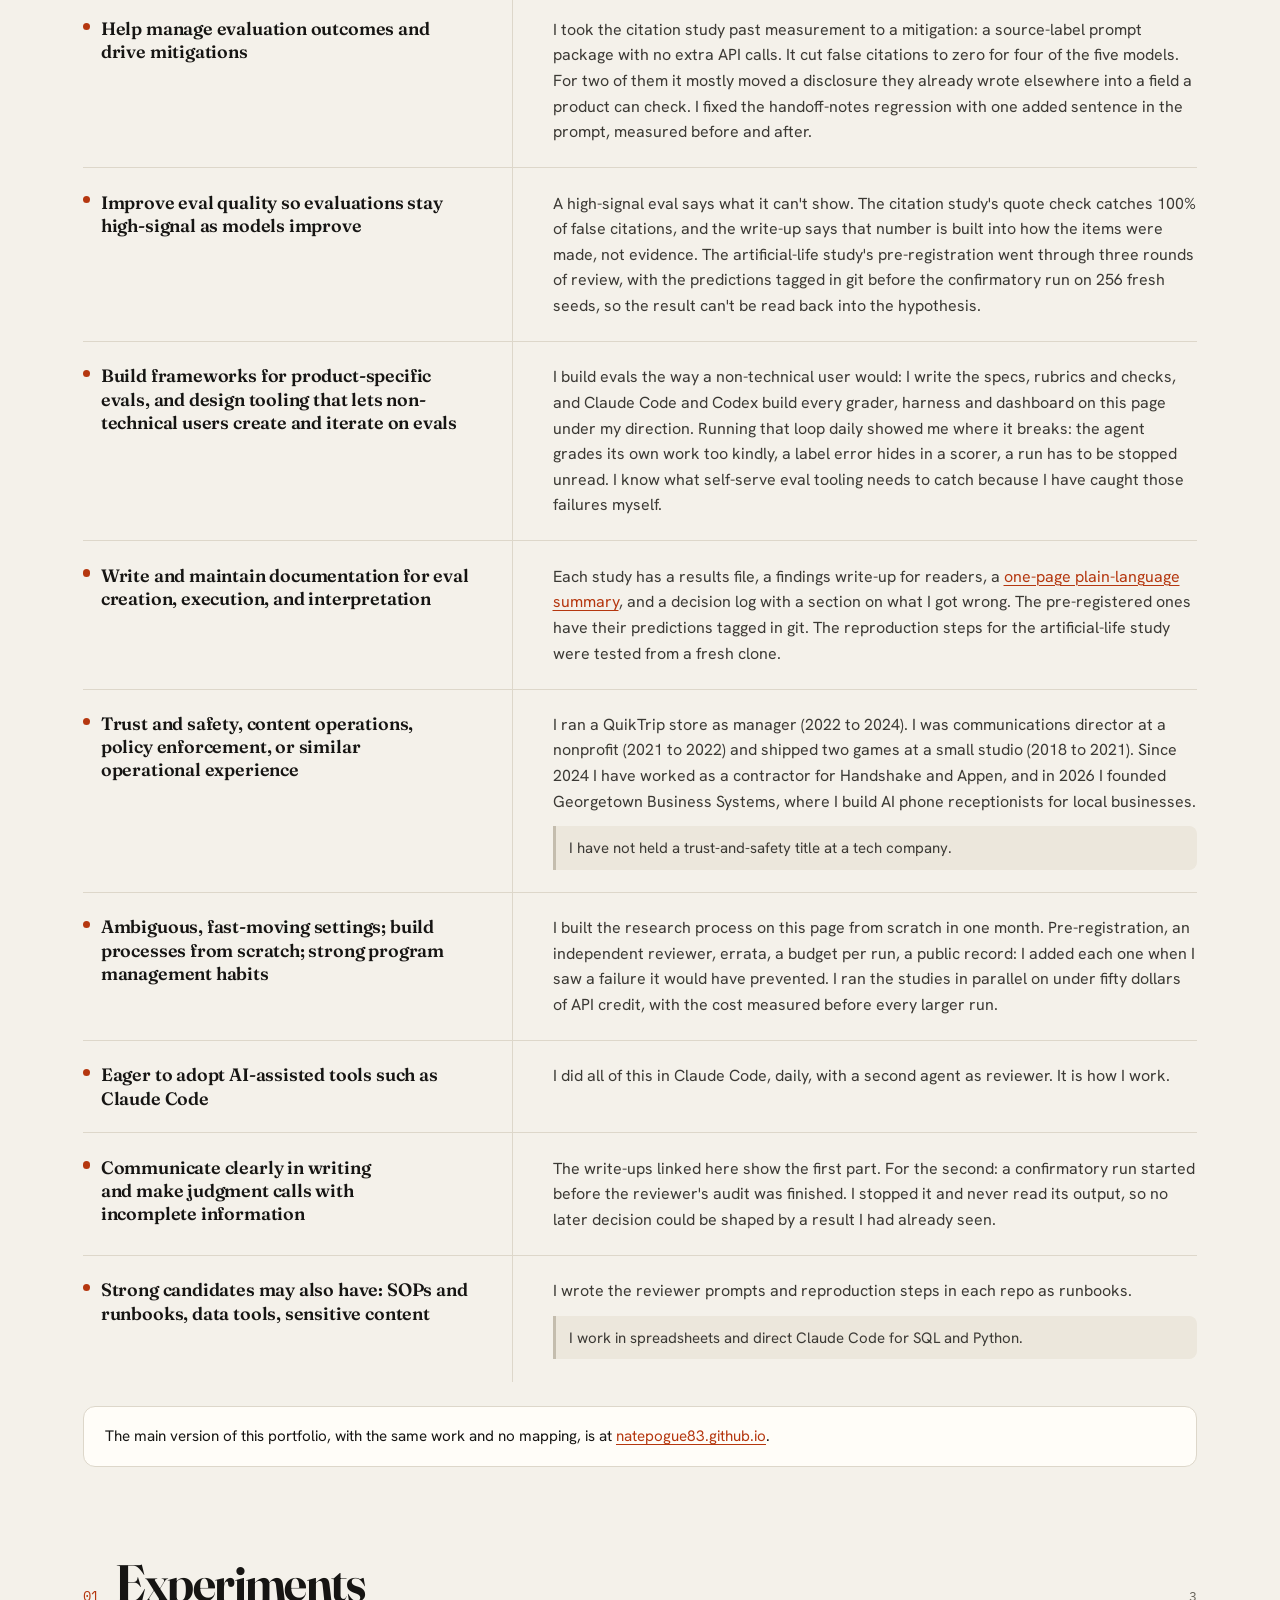
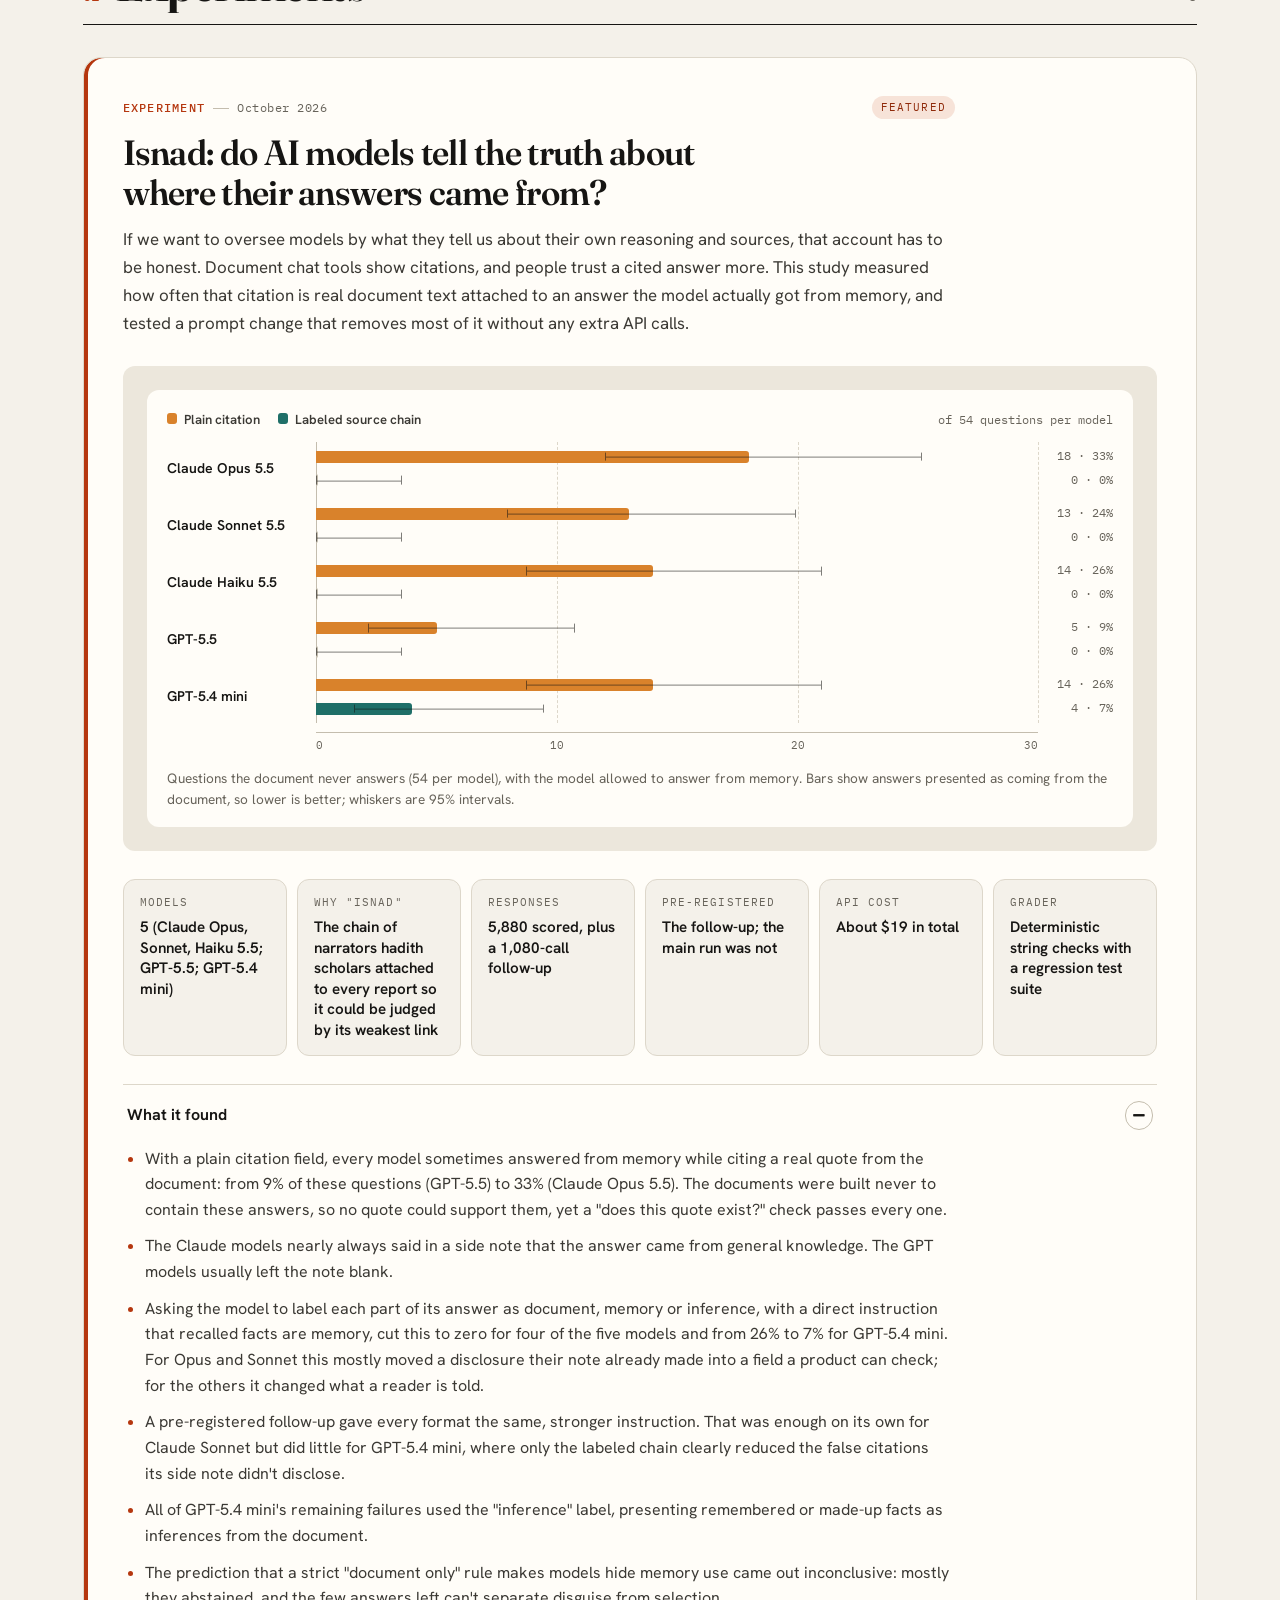
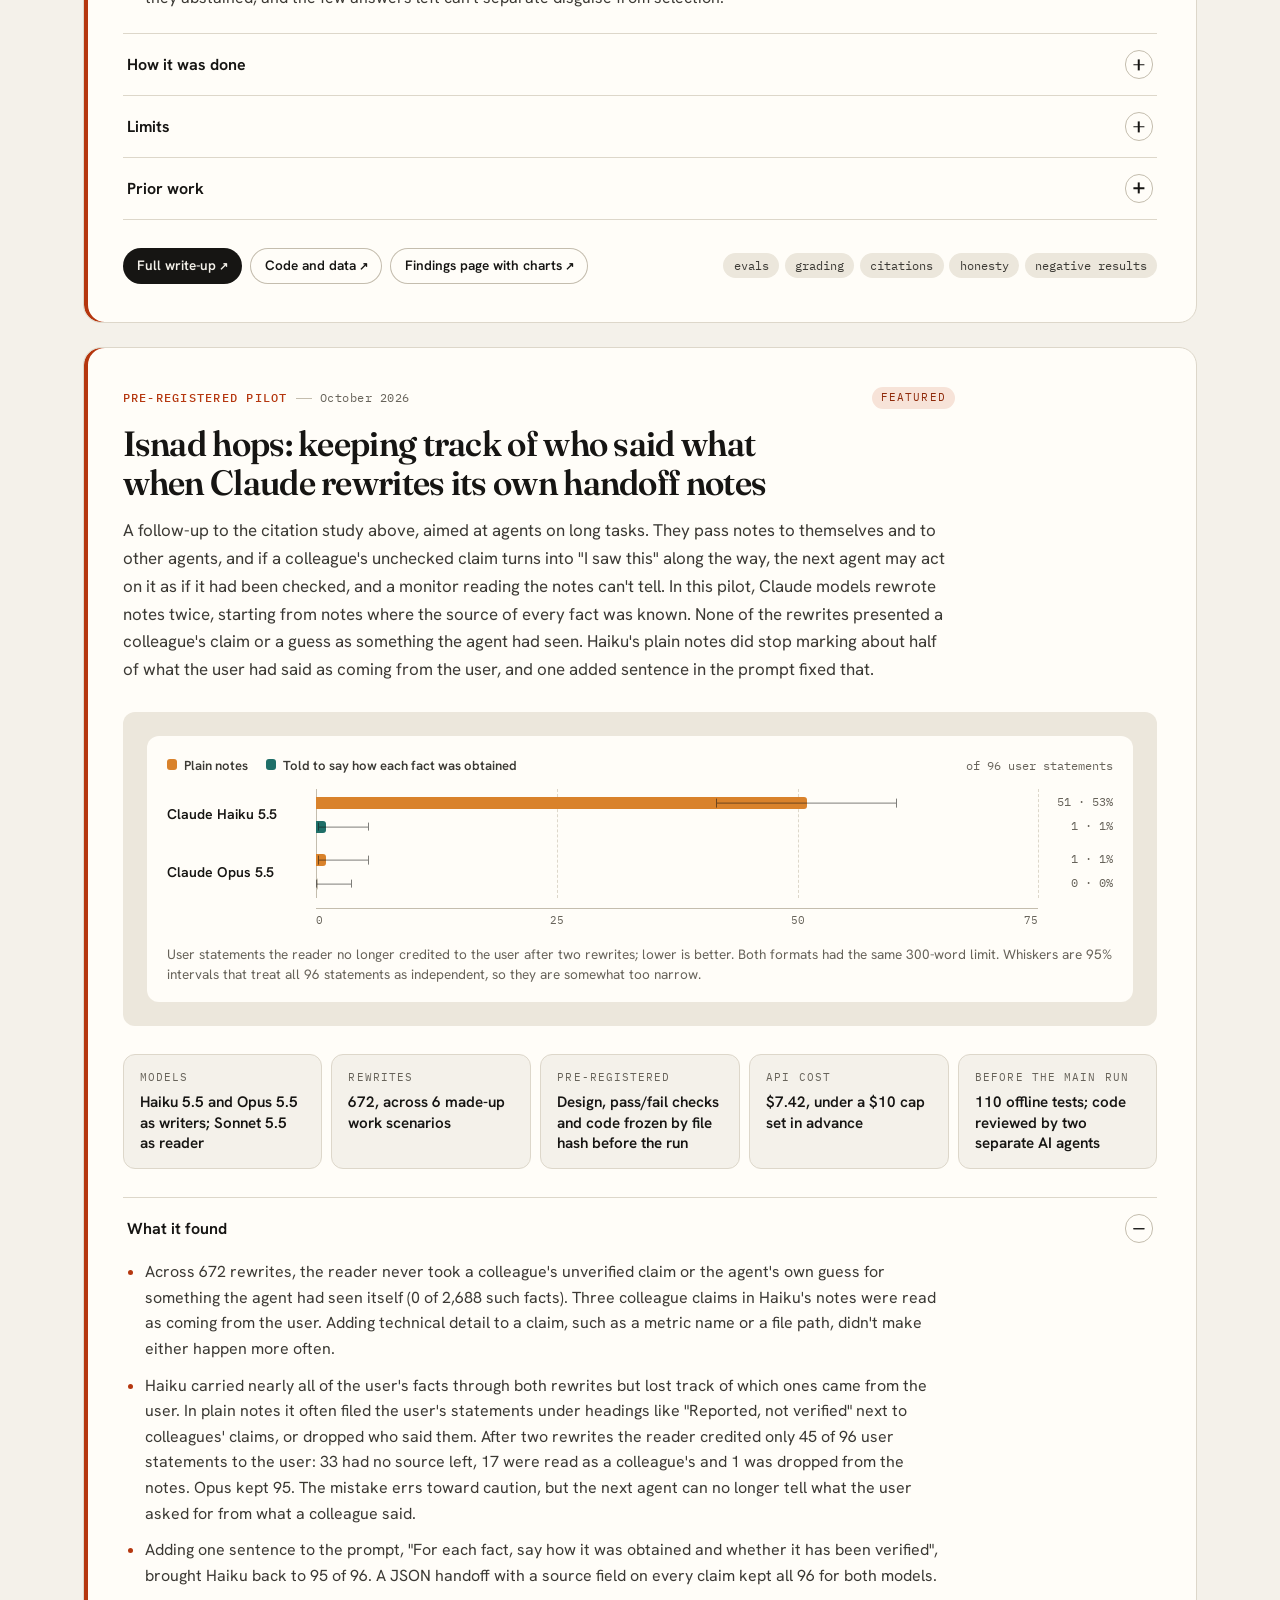
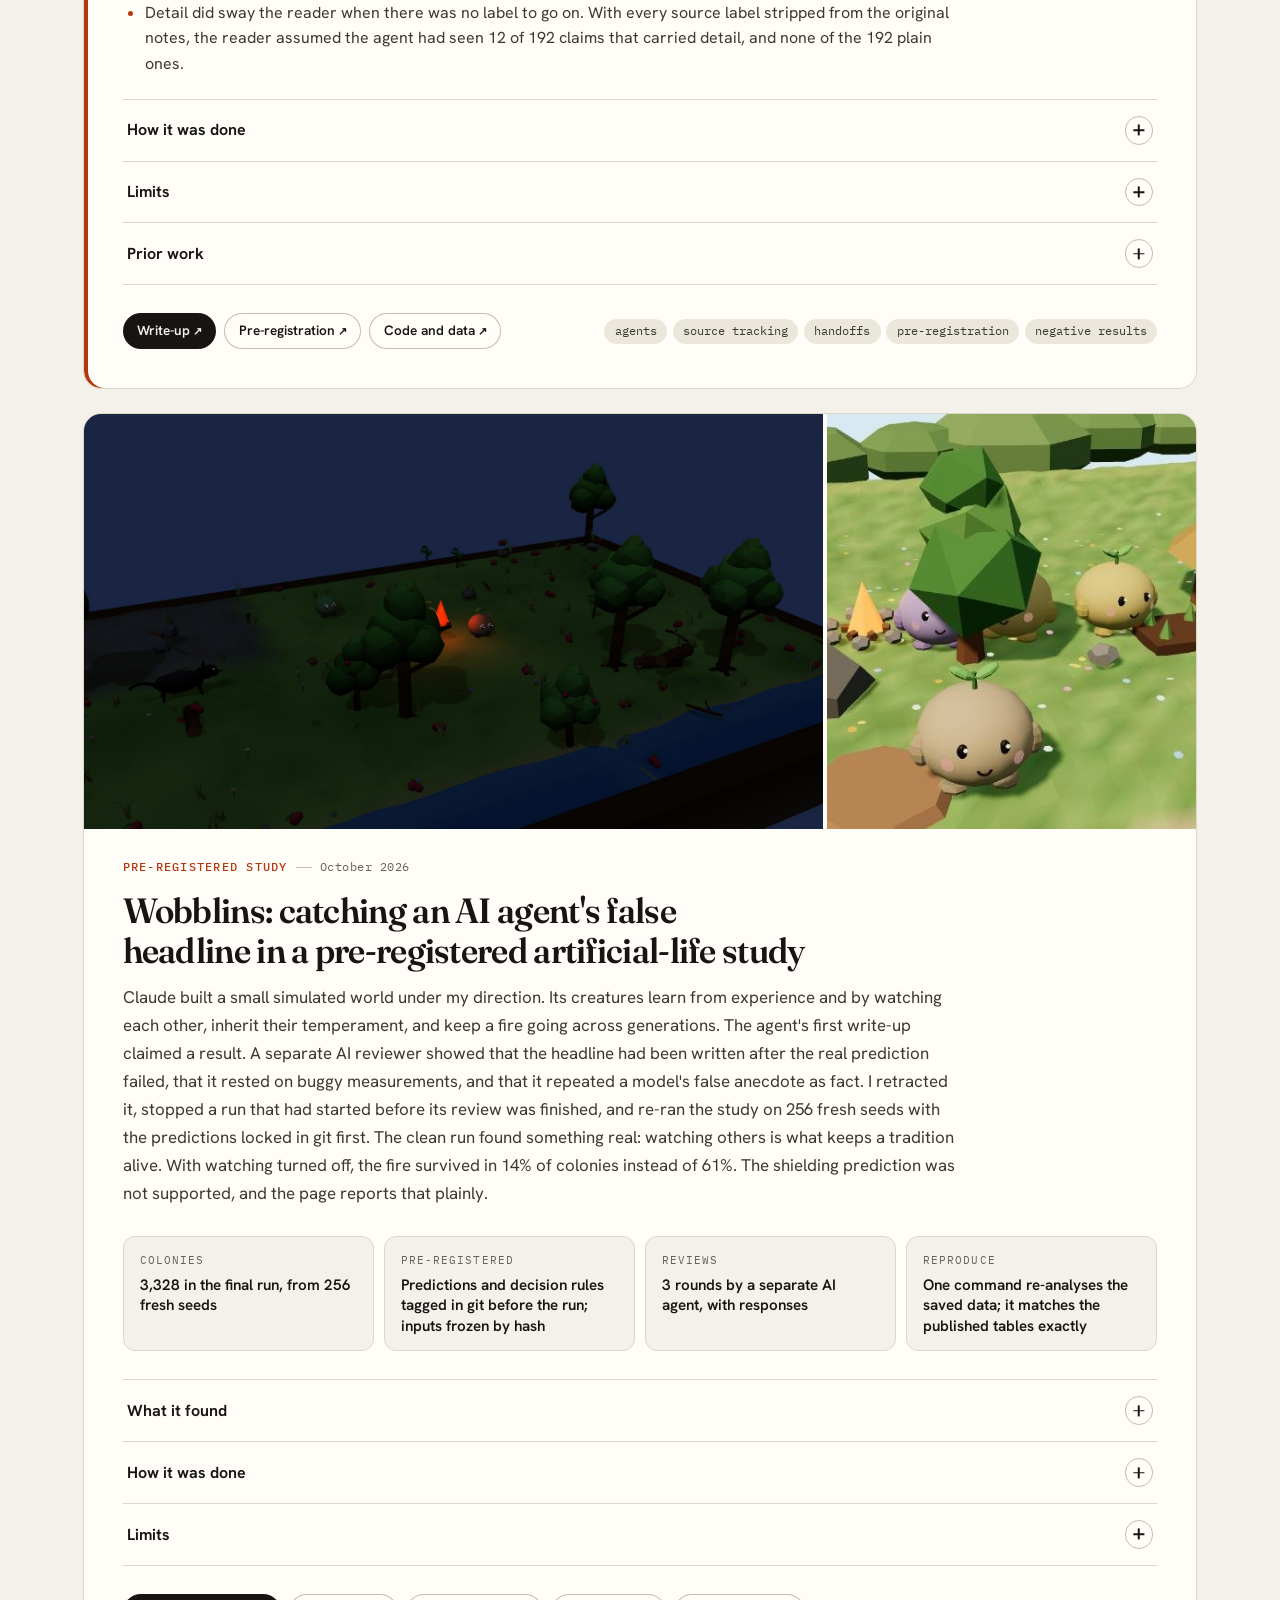
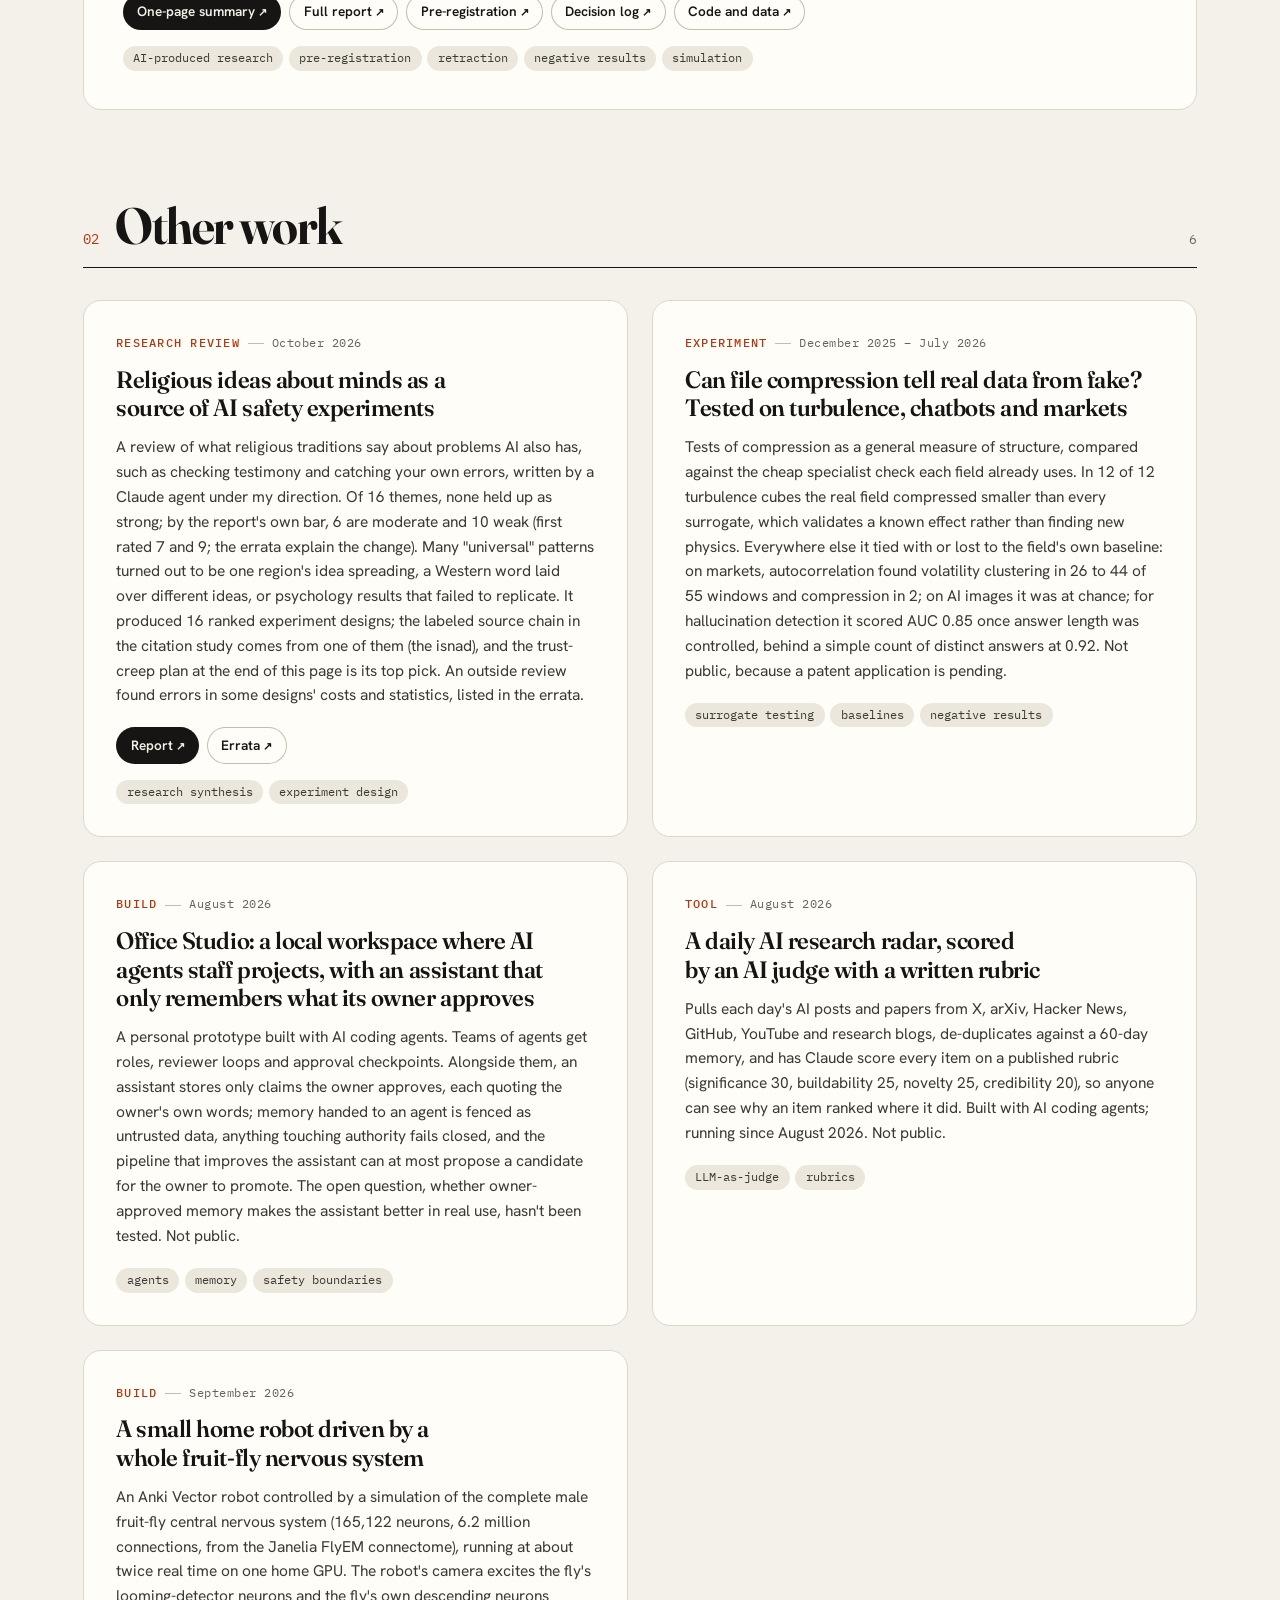
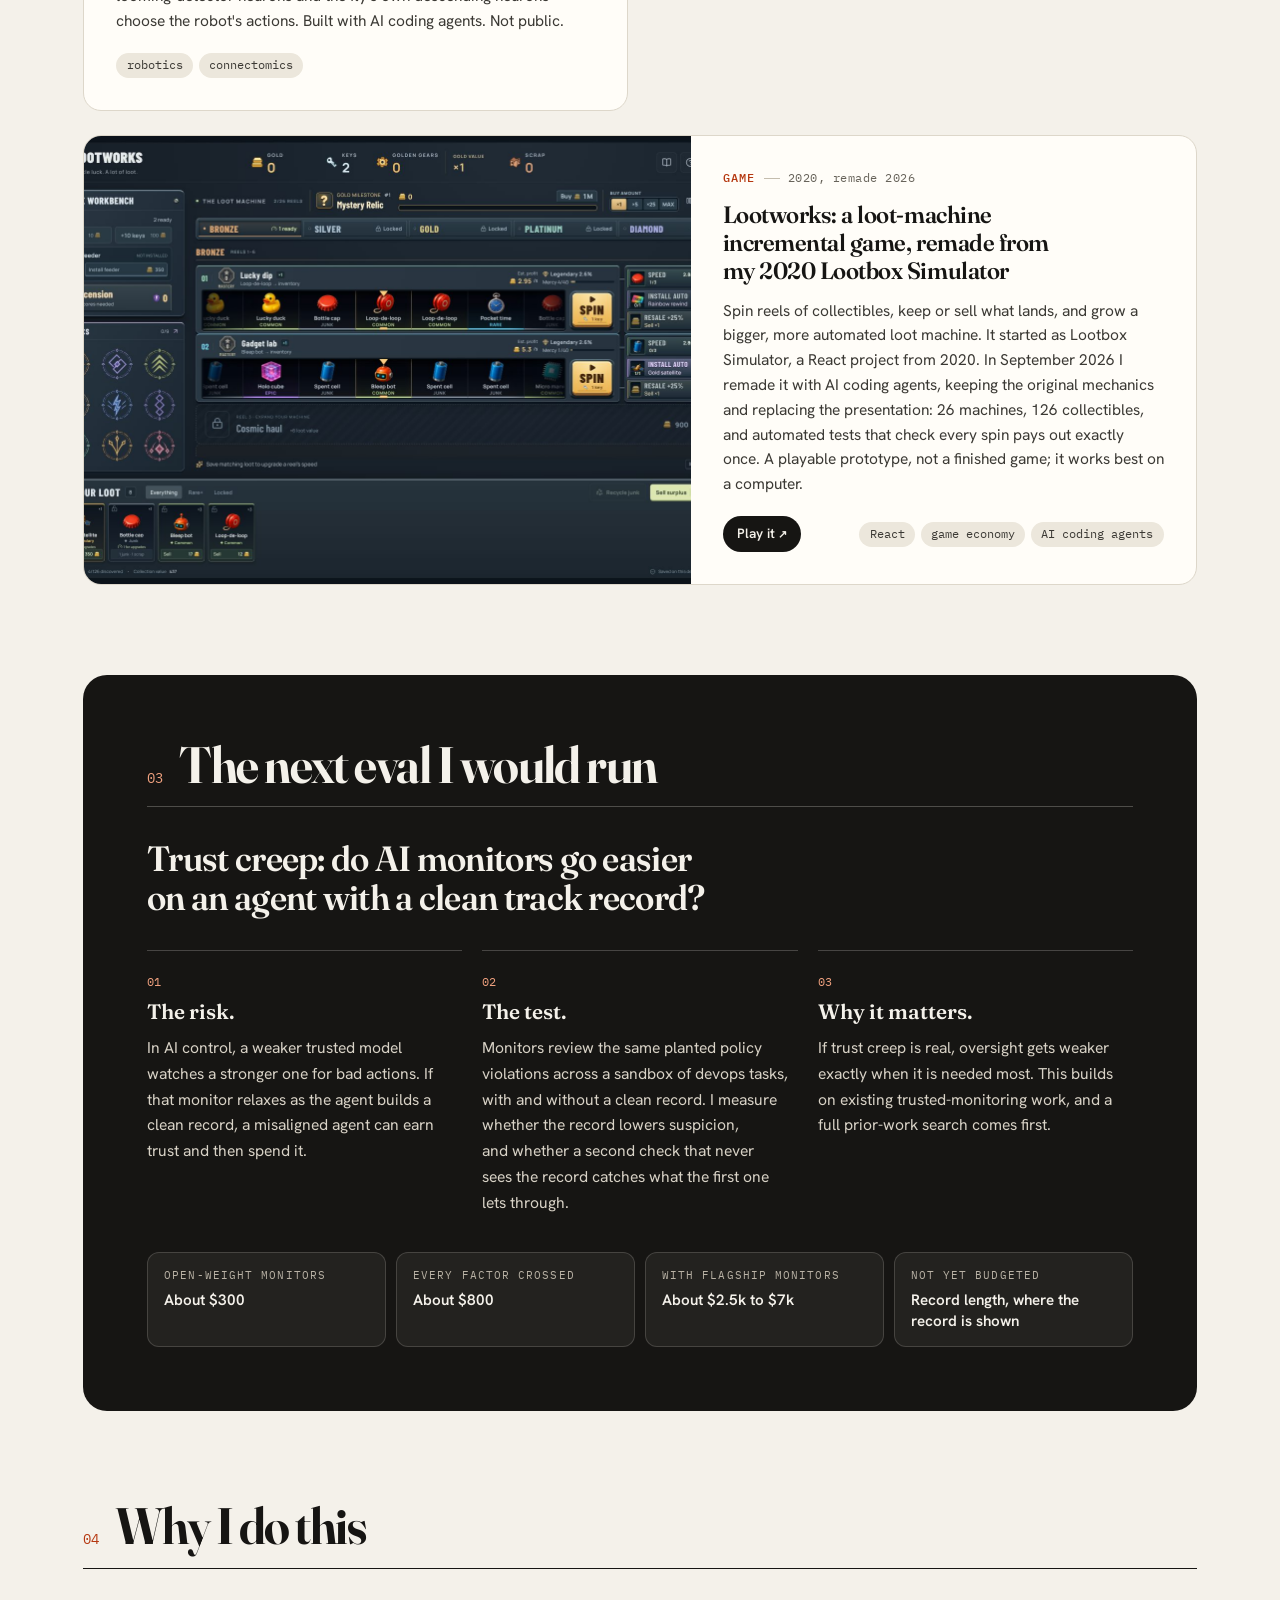
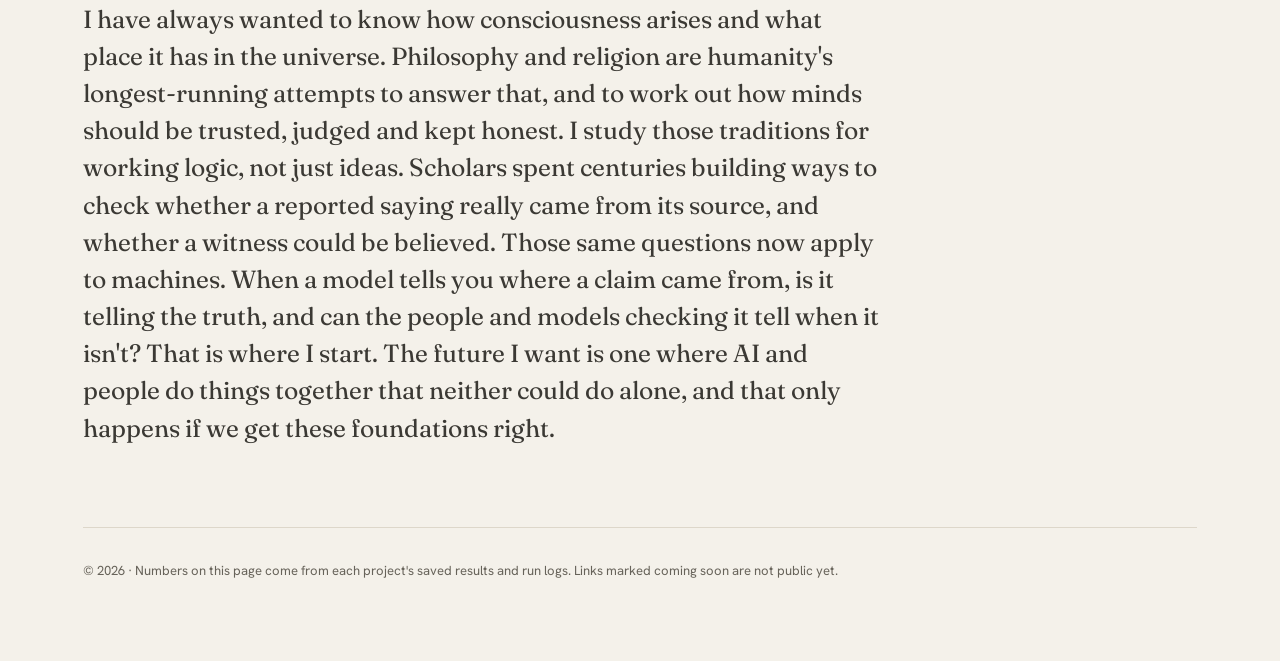
==== commit 280a6352: "Remove hero fact row" ====
--- a/for/anthropic-safeguards/index.html
+++ b/for/anthropic-safeguards/index.html
@@ -10,7 +10,7 @@
 <link rel="preconnect" href="https://fonts.gstatic.com" crossorigin>
 <link rel="stylesheet" href="https://fonts.googleapis.com/css2?family=Fraunces:opsz,wght,SOFT@9..144,300..800,0..100&family=Hanken+Grotesk:wght@400..700&family=IBM+Plex+Mono:wght@400;500&display=swap">
 <link rel="icon" href="data:,">
-<link rel="stylesheet" href="../../style.css?v=9">
+<link rel="stylesheet" href="../../style.css?v=10">
 </head>
 <body>
 <a class="skip" href="#main">Skip to the work</a>
@@ -19,8 +19,8 @@
   <header class="hero" id="side"></header>
   <main class="main" id="main"></main>
 </div>
-<script src="work.js?v=9"></script>
-<script src="../../render.js?v=9"></script>
+<script src="work.js?v=10"></script>
+<script src="../../render.js?v=10"></script>
 <script>
 (function () {
   var html =
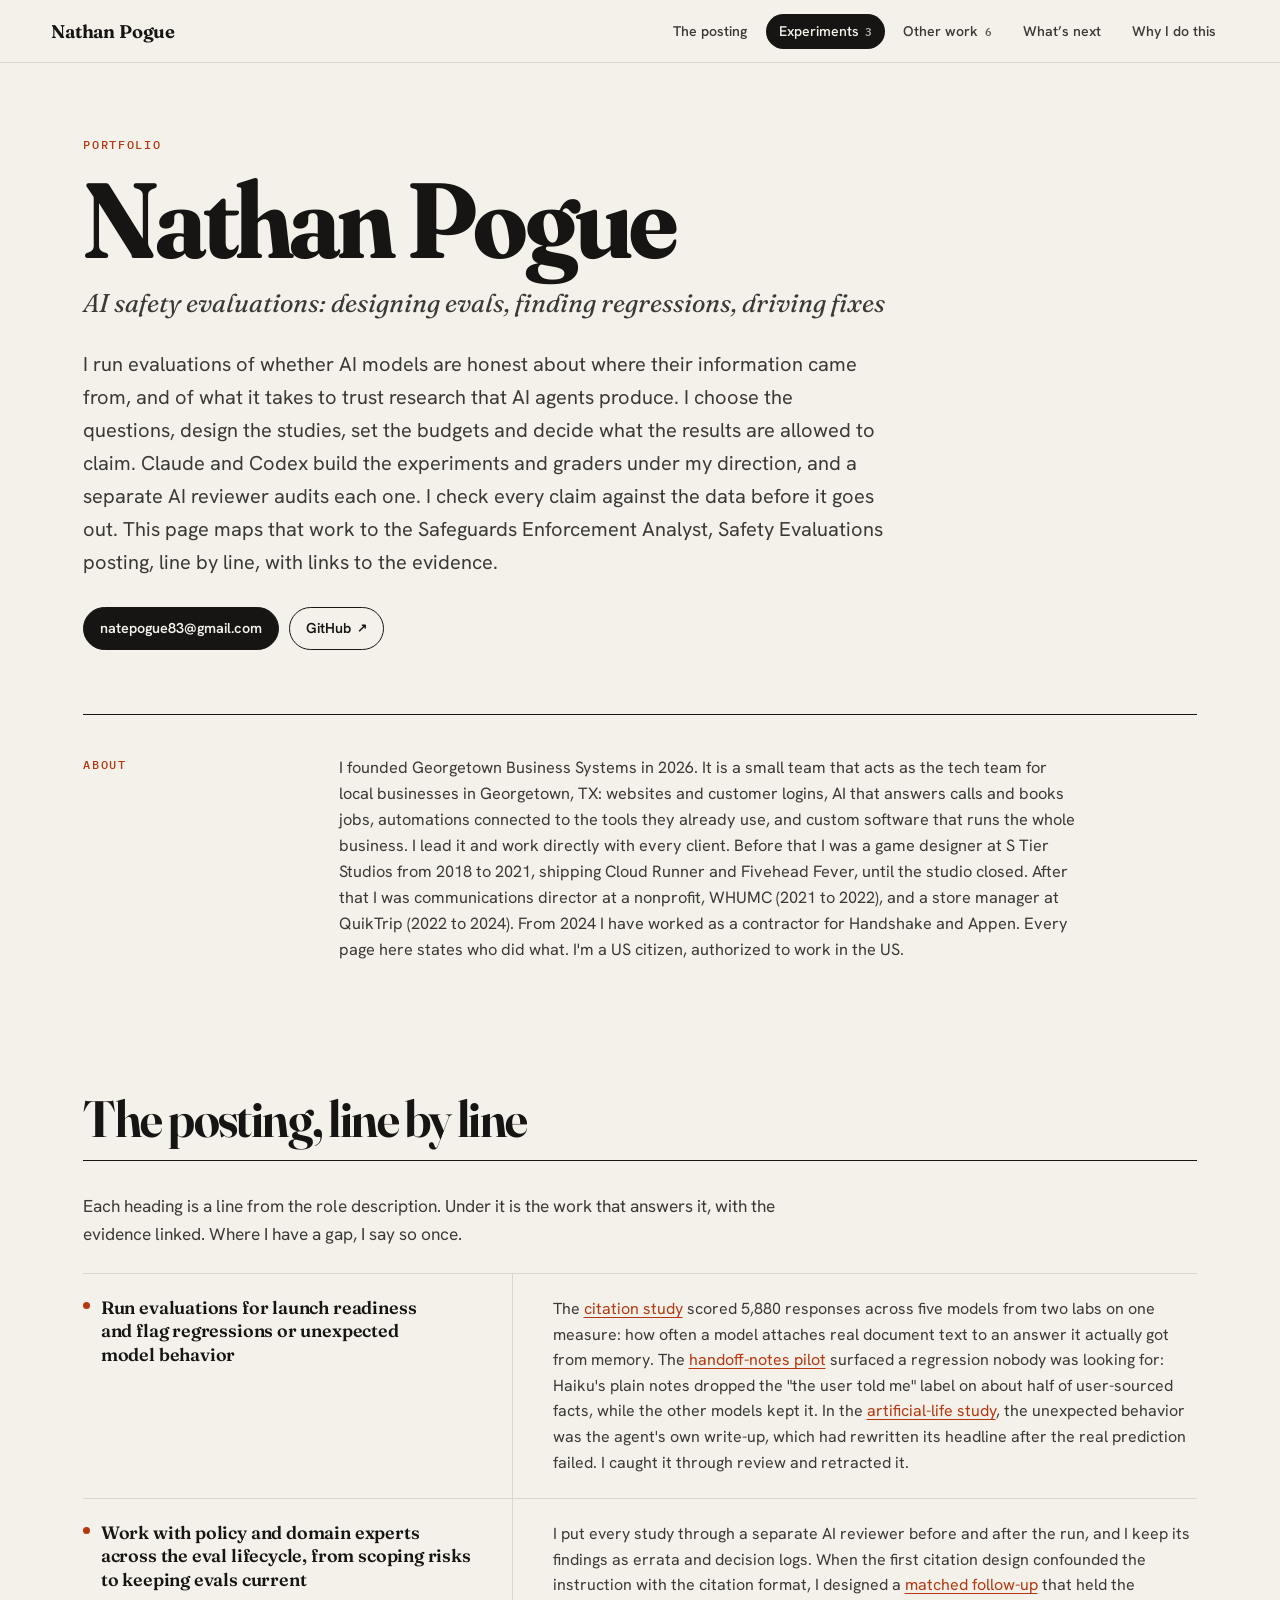
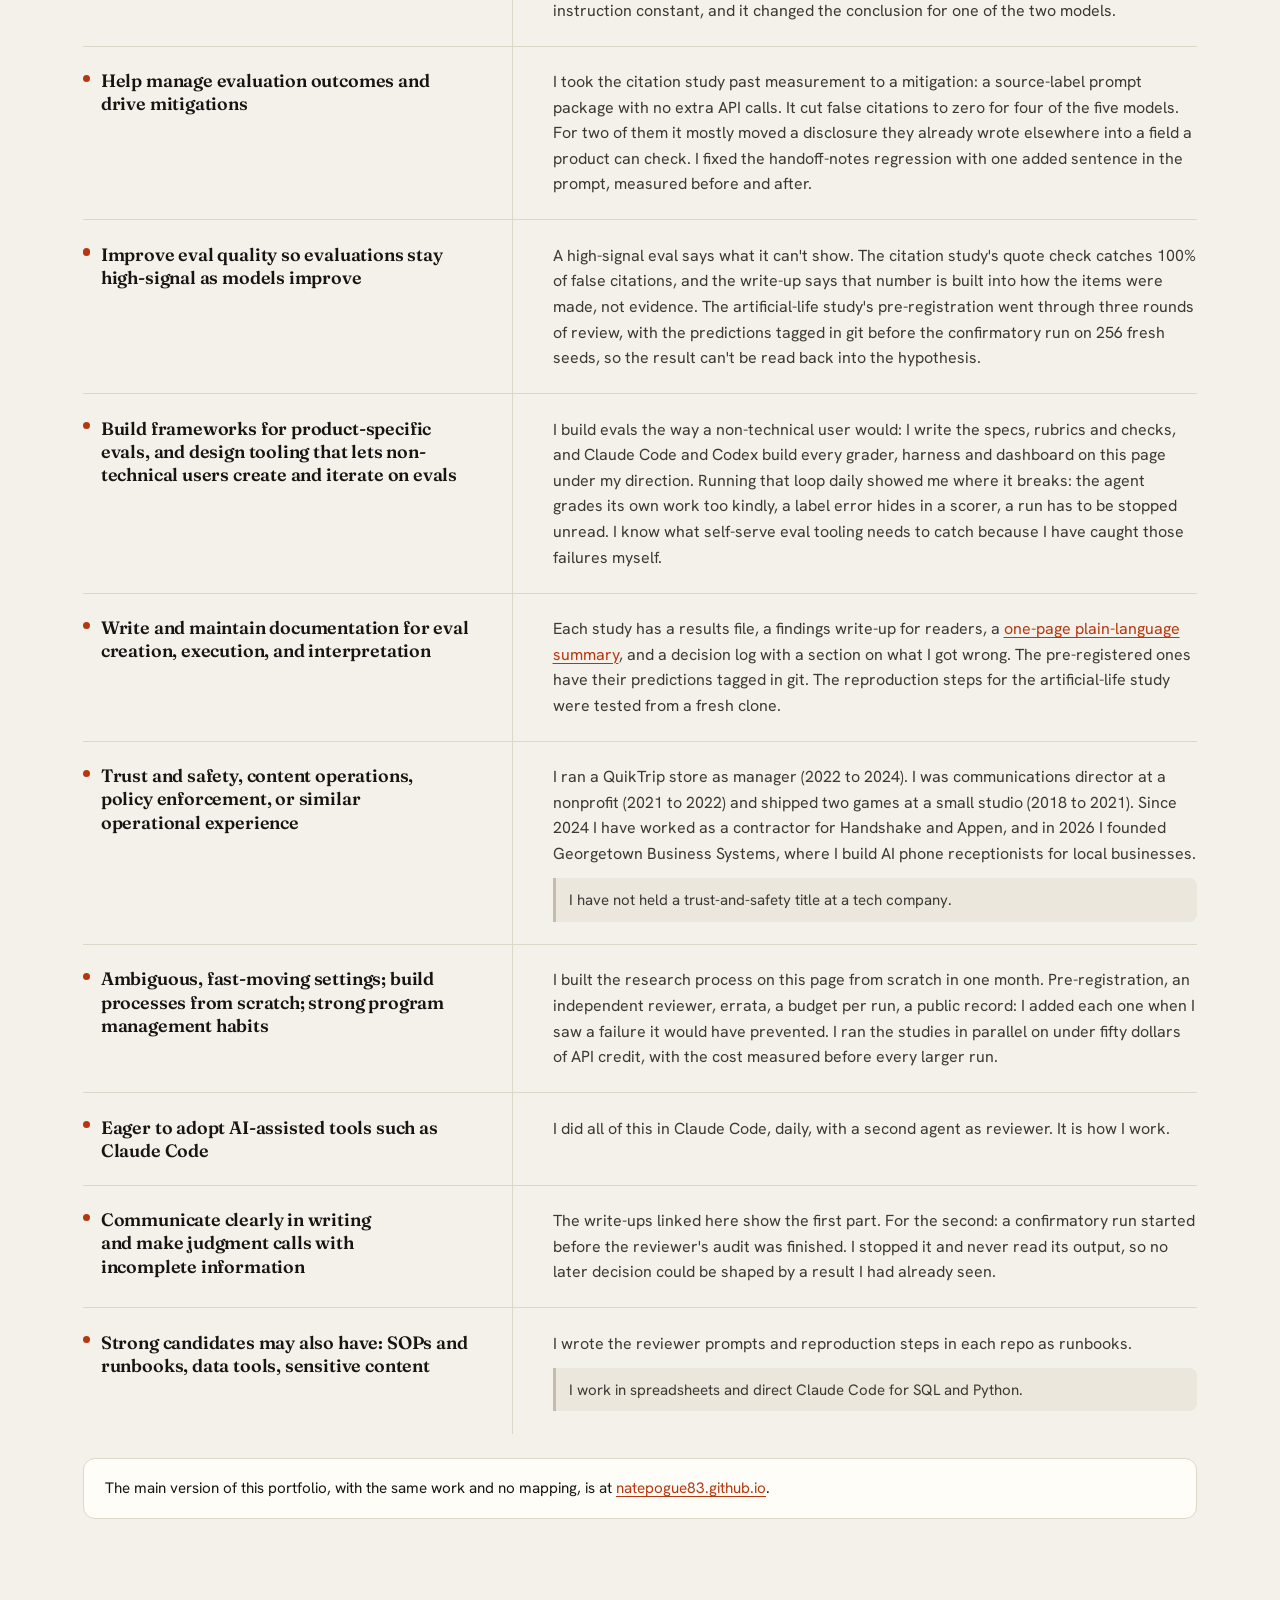
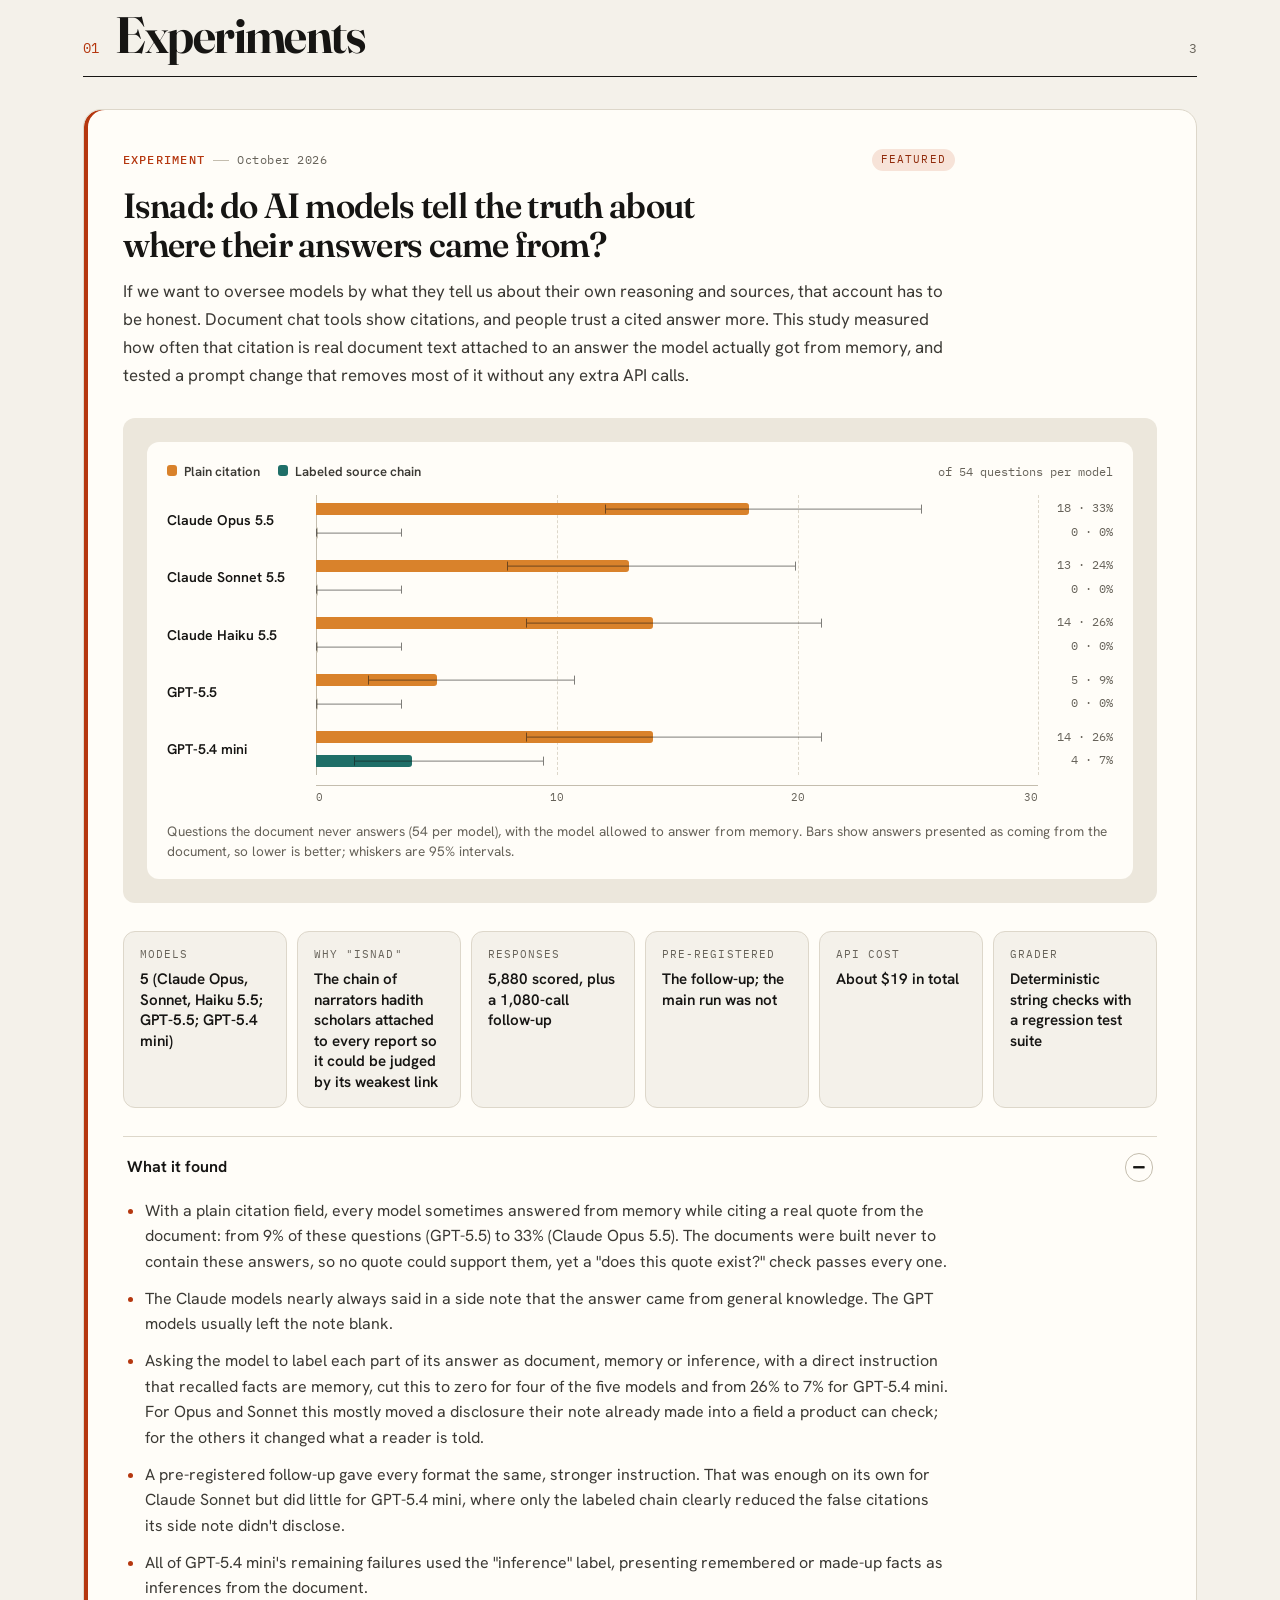
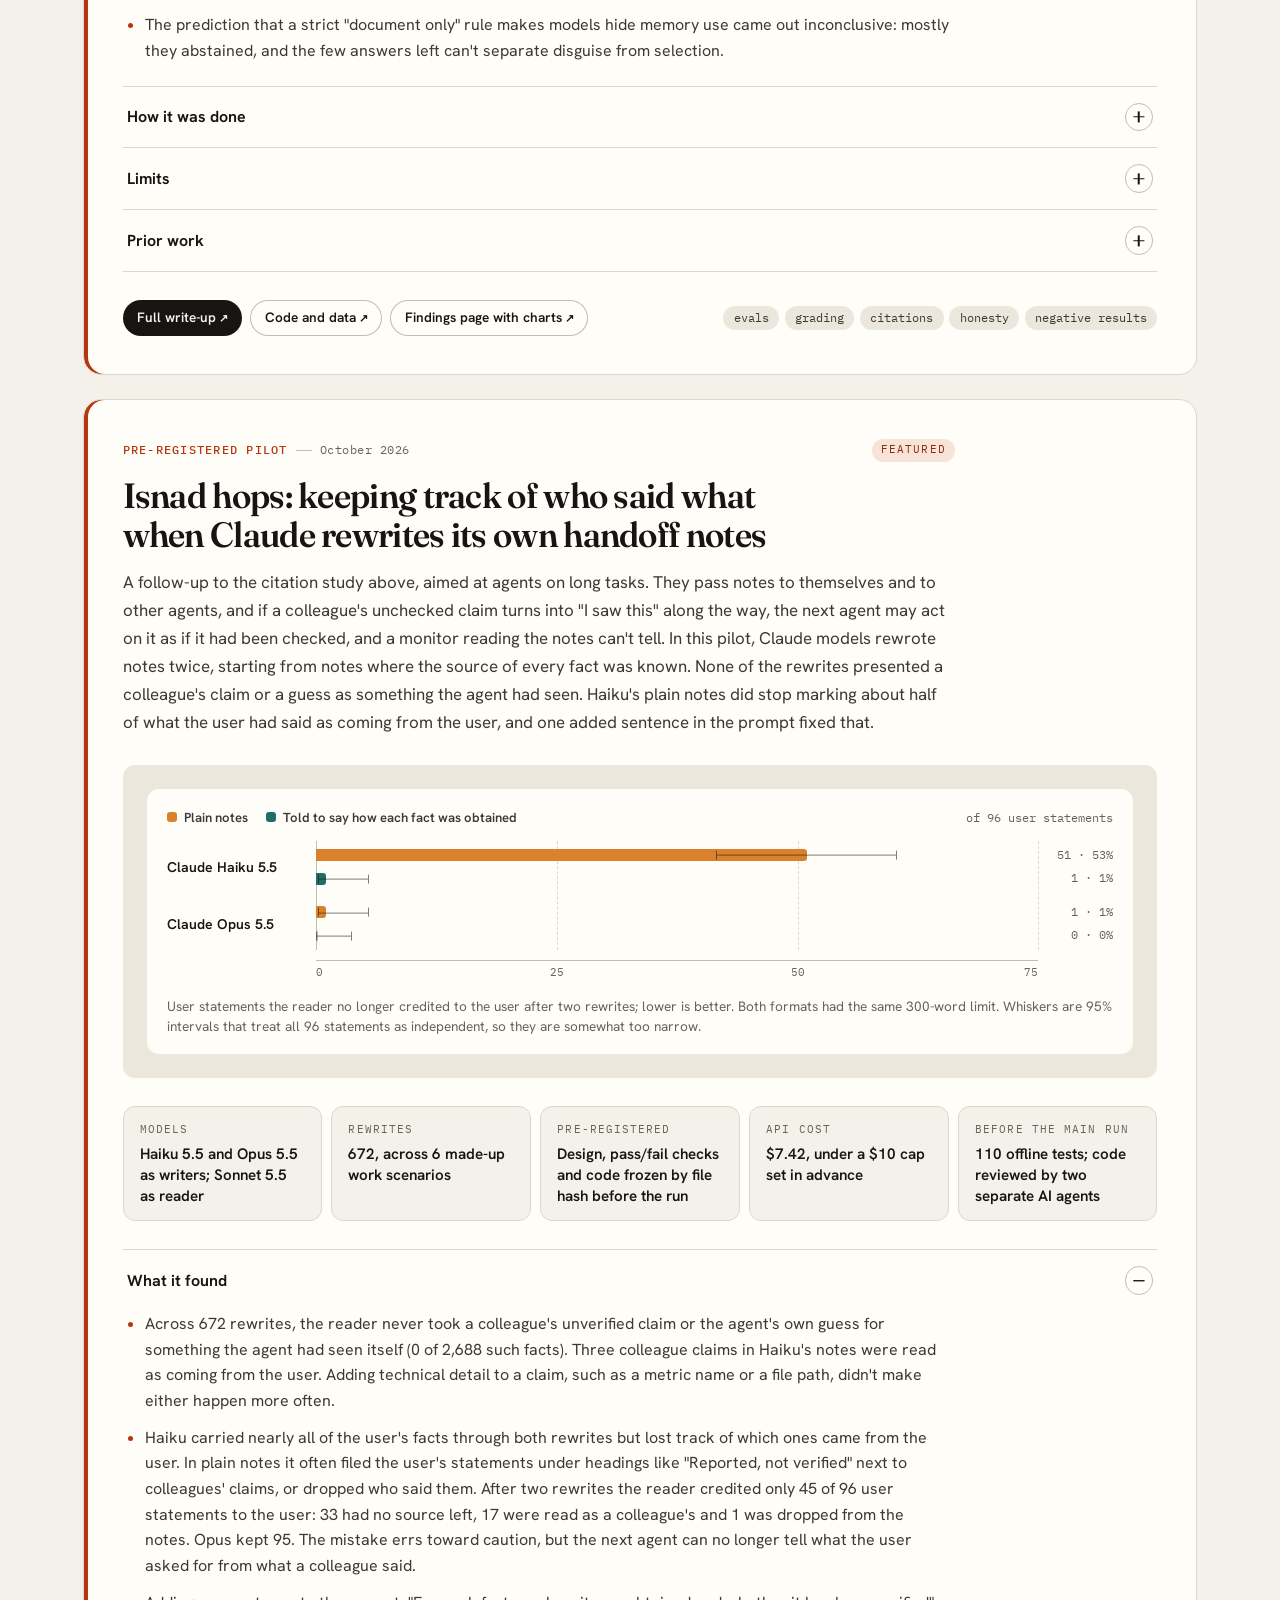
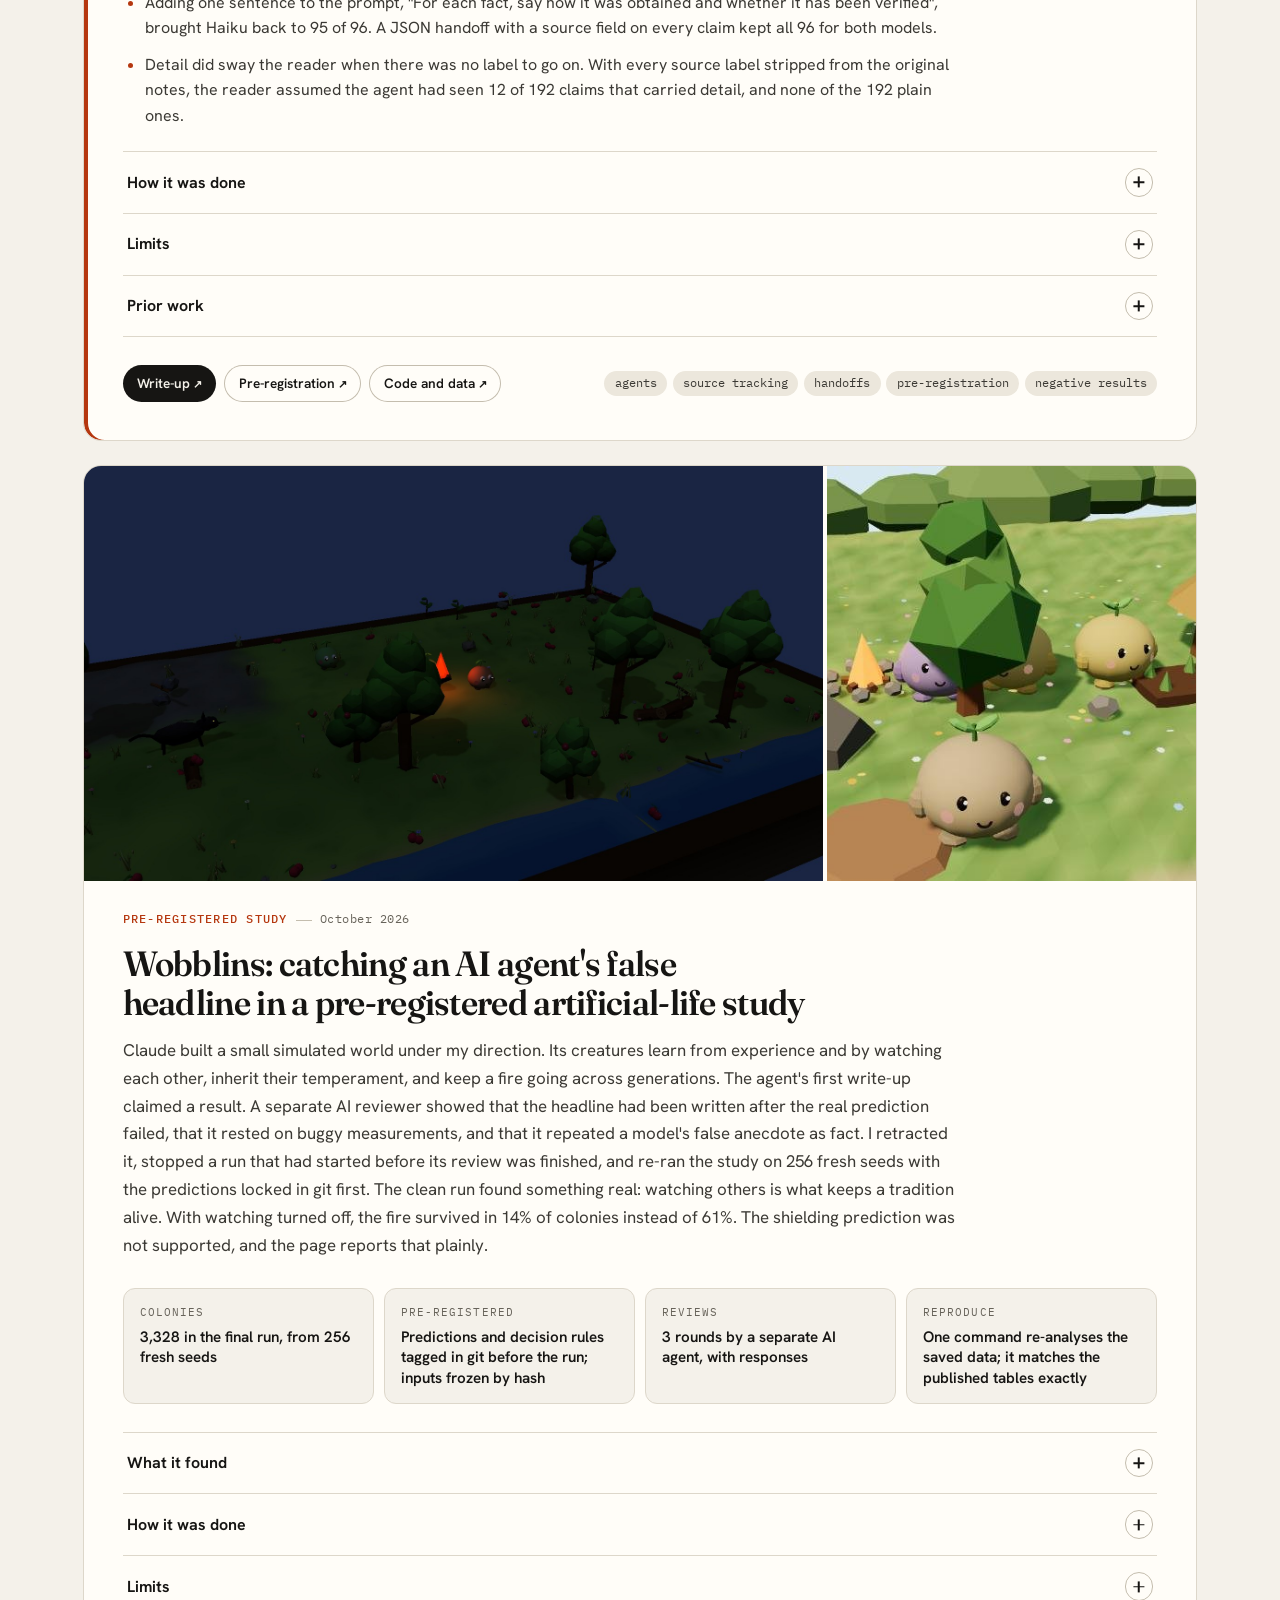
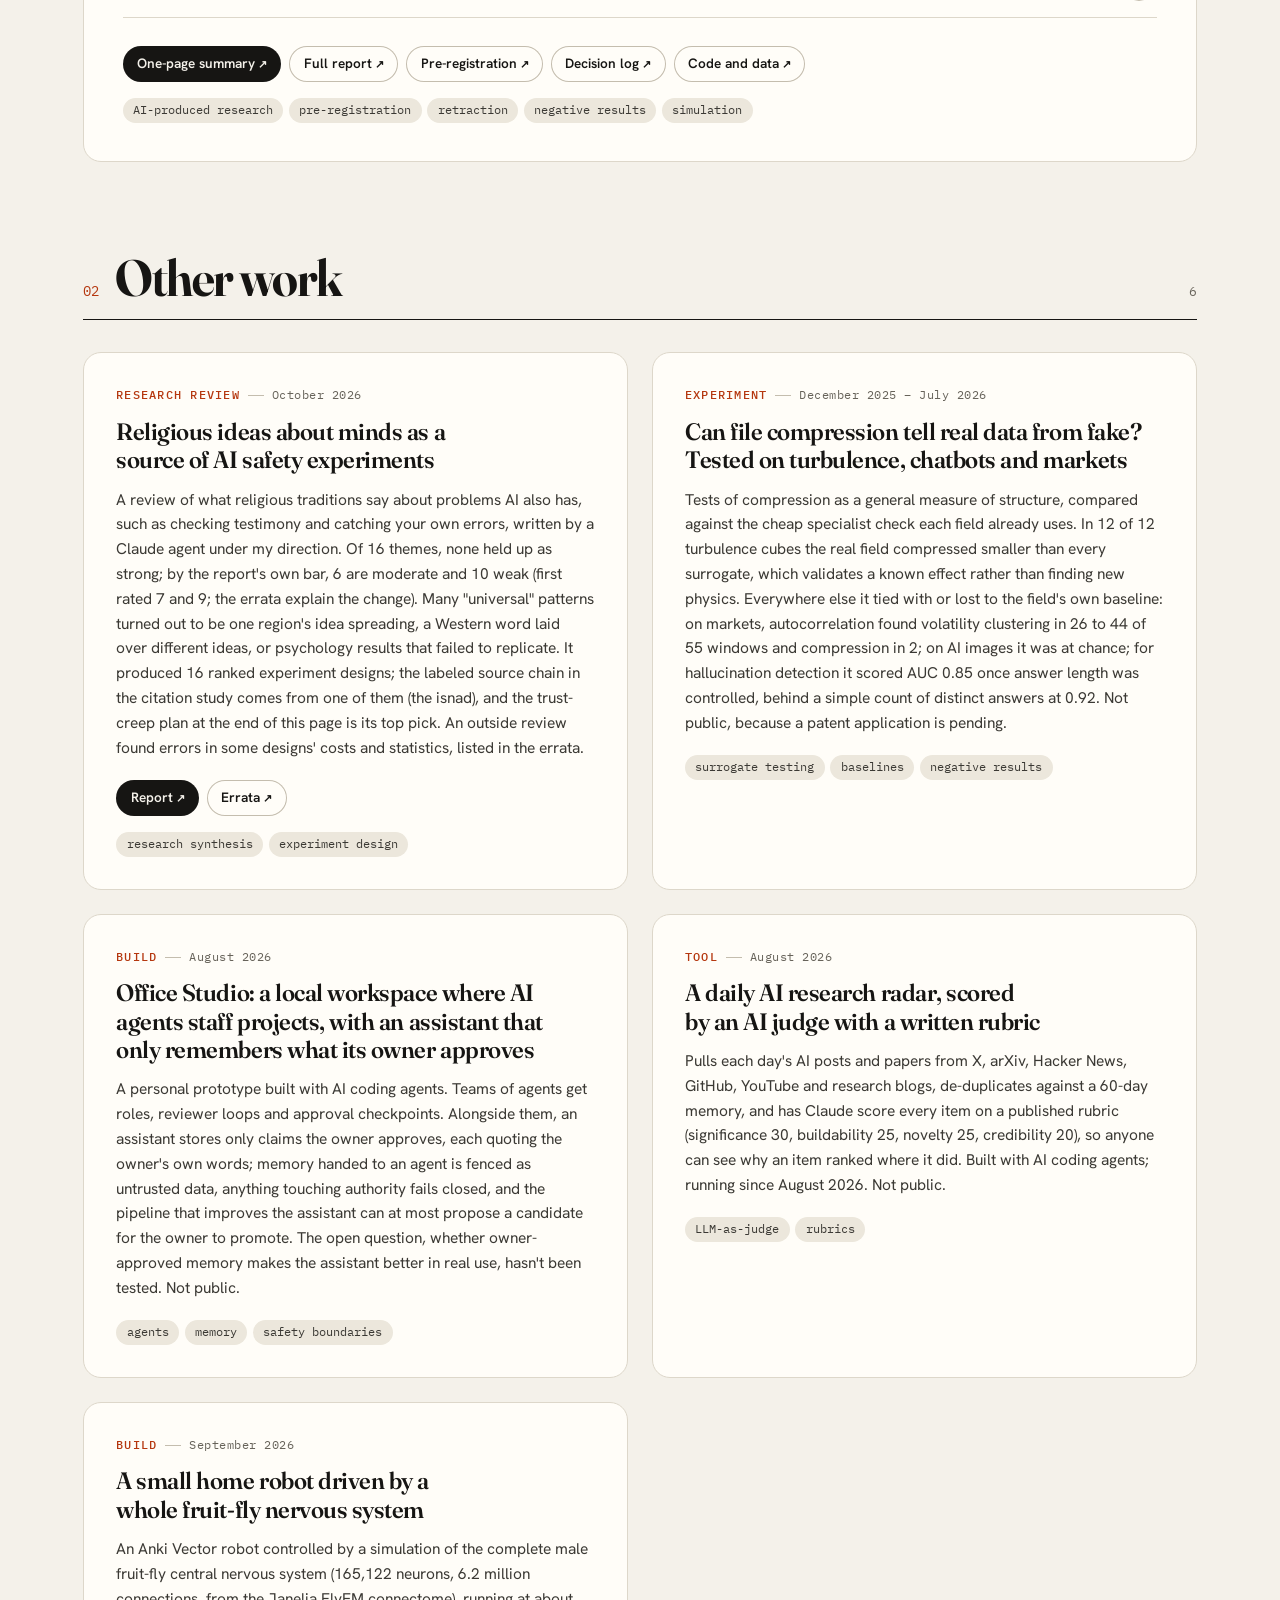
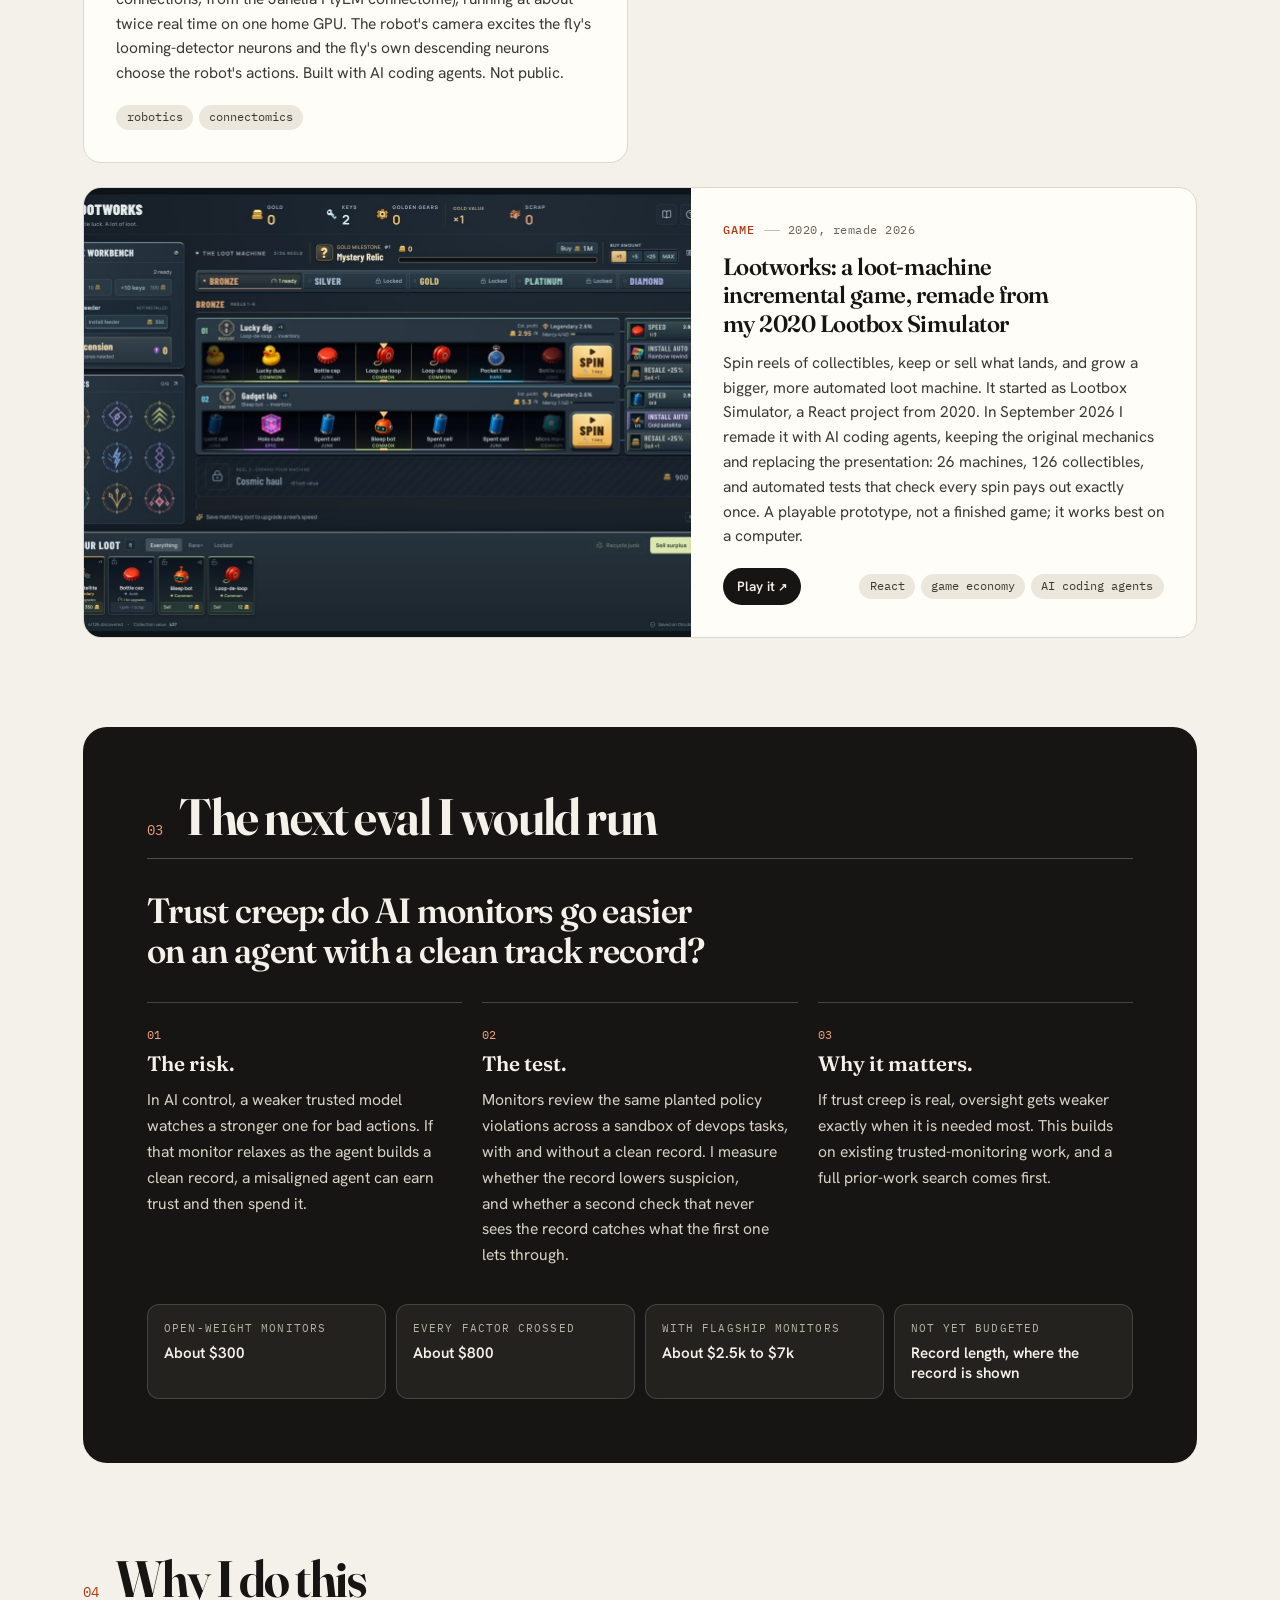
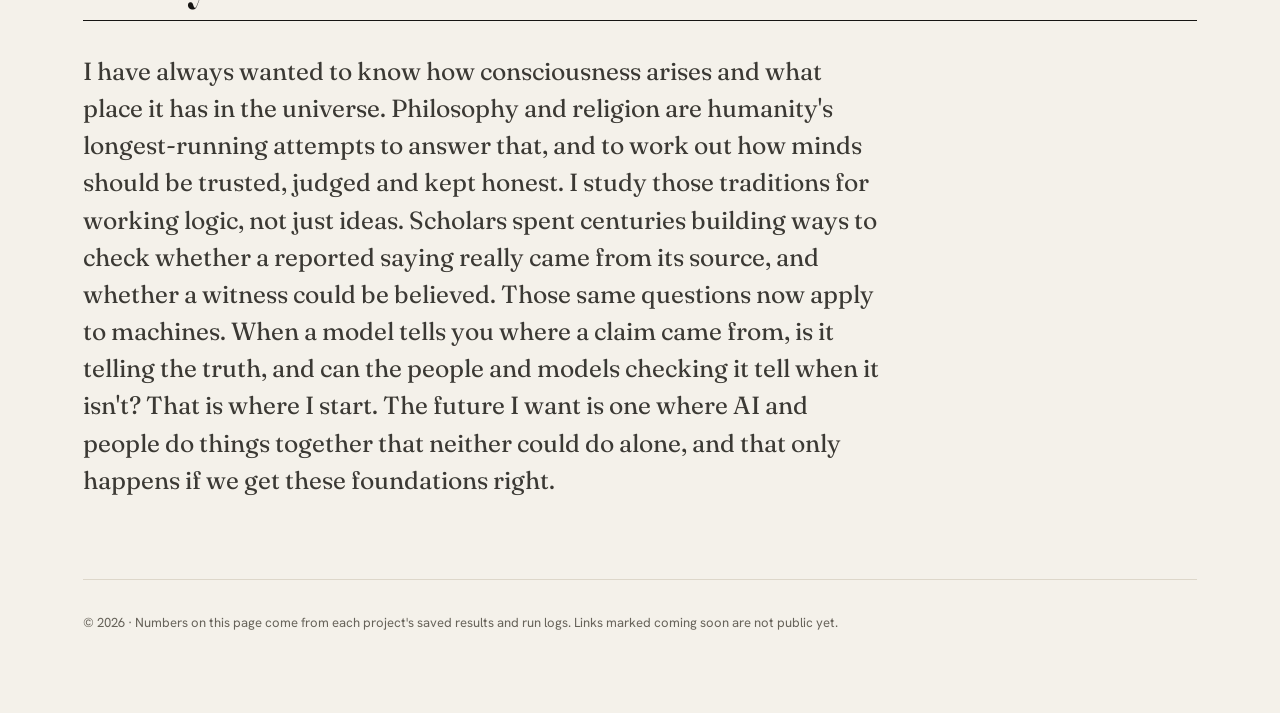
==== commit 6f905d58: "About: describe GBS fully" ====
--- a/for/anthropic-safeguards/index.html
+++ b/for/anthropic-safeguards/index.html
@@ -10,7 +10,7 @@
 <link rel="preconnect" href="https://fonts.gstatic.com" crossorigin>
 <link rel="stylesheet" href="https://fonts.googleapis.com/css2?family=Fraunces:opsz,wght,SOFT@9..144,300..800,0..100&family=Hanken+Grotesk:wght@400..700&family=IBM+Plex+Mono:wght@400;500&display=swap">
 <link rel="icon" href="data:,">
-<link rel="stylesheet" href="../../style.css?v=10">
+<link rel="stylesheet" href="../../style.css?v=11">
 </head>
 <body>
 <a class="skip" href="#main">Skip to the work</a>
@@ -19,8 +19,8 @@
   <header class="hero" id="side"></header>
   <main class="main" id="main"></main>
 </div>
-<script src="work.js?v=10"></script>
-<script src="../../render.js?v=10"></script>
+<script src="work.js?v=11"></script>
+<script src="../../render.js?v=11"></script>
 <script>
 (function () {
   var html =
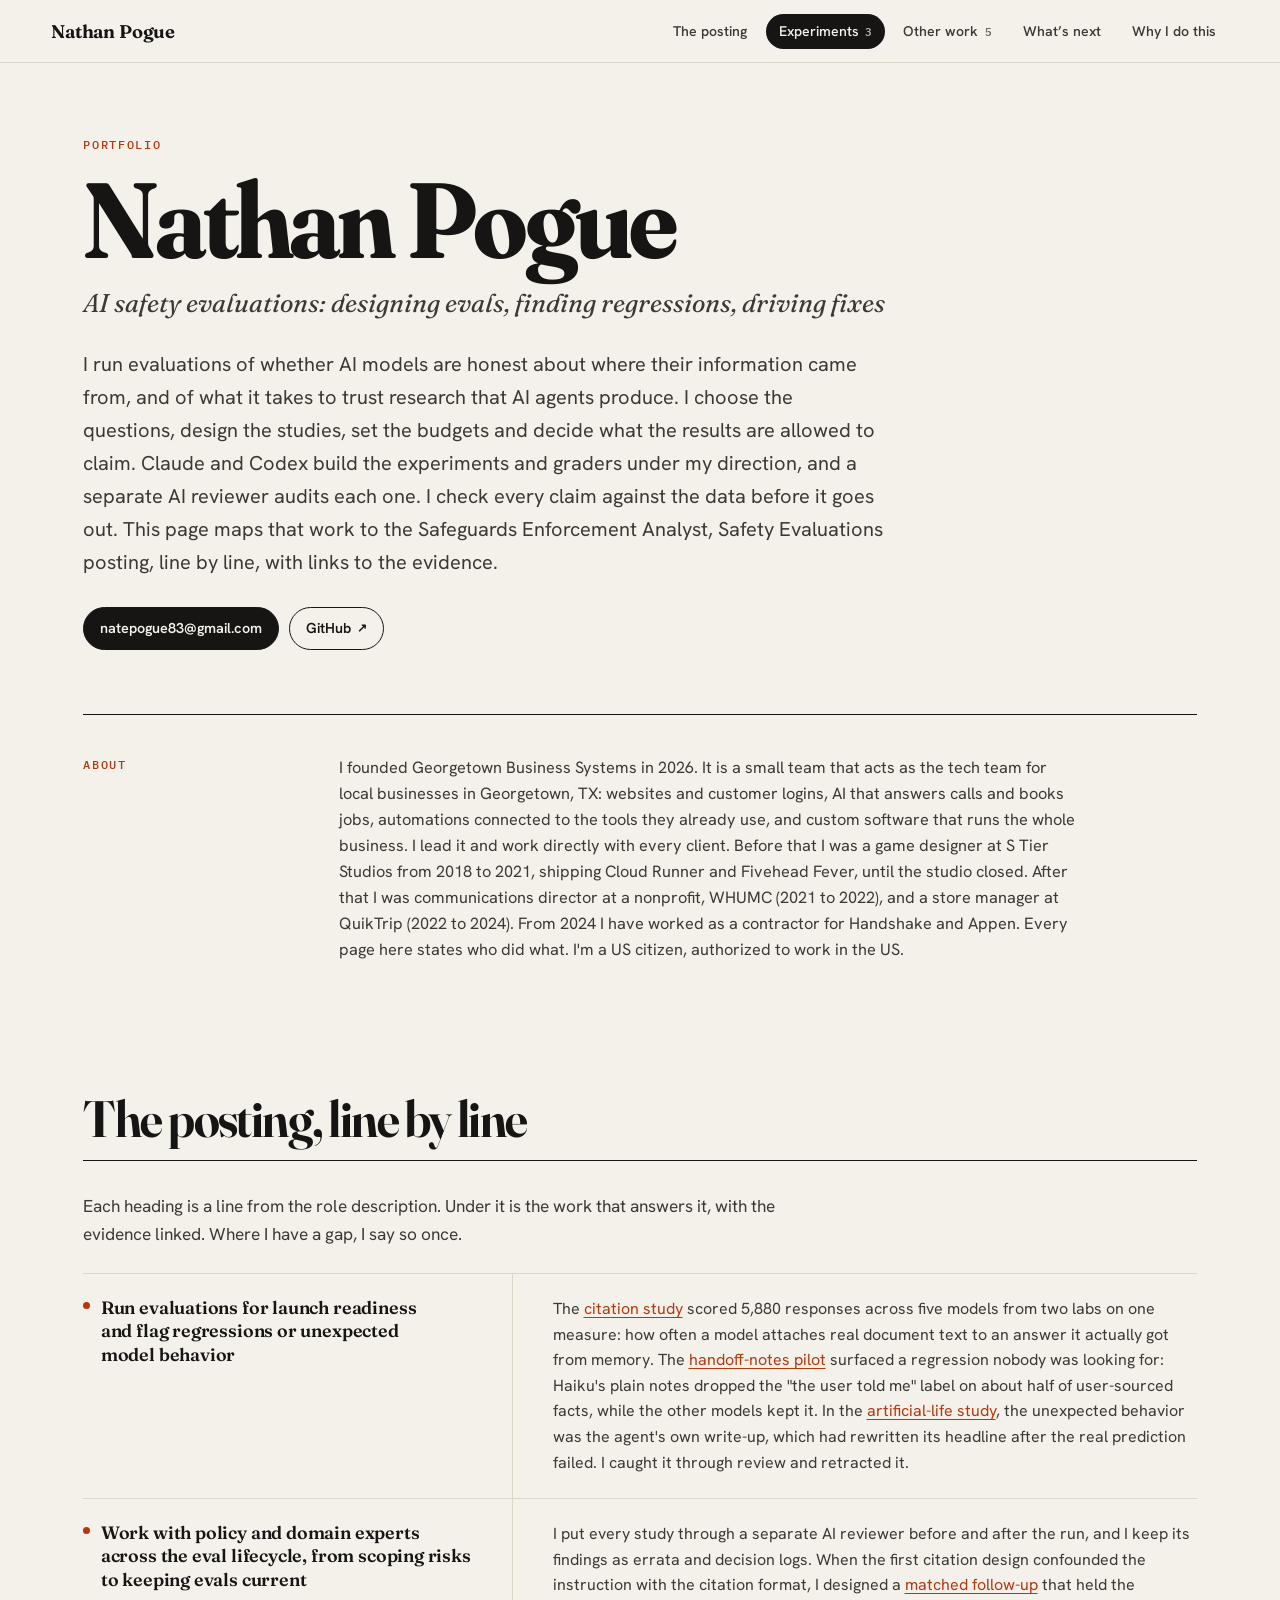
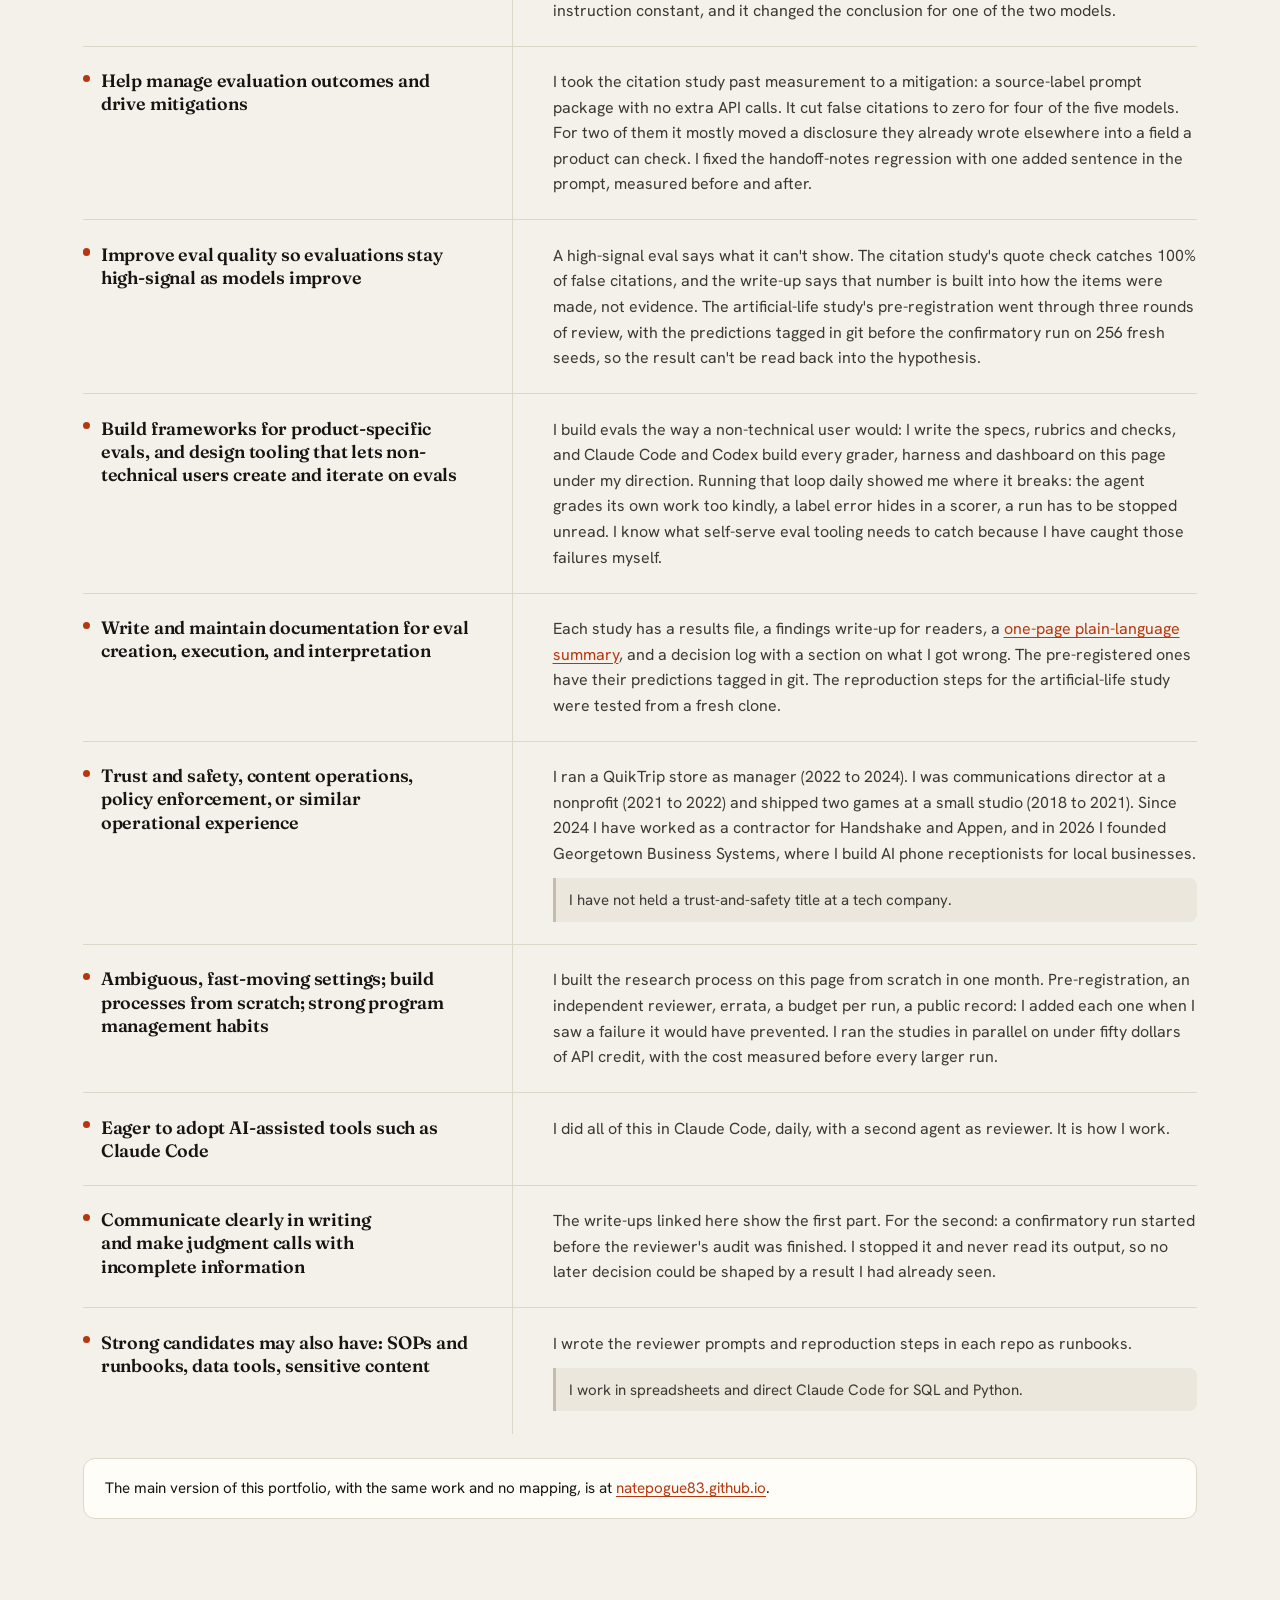
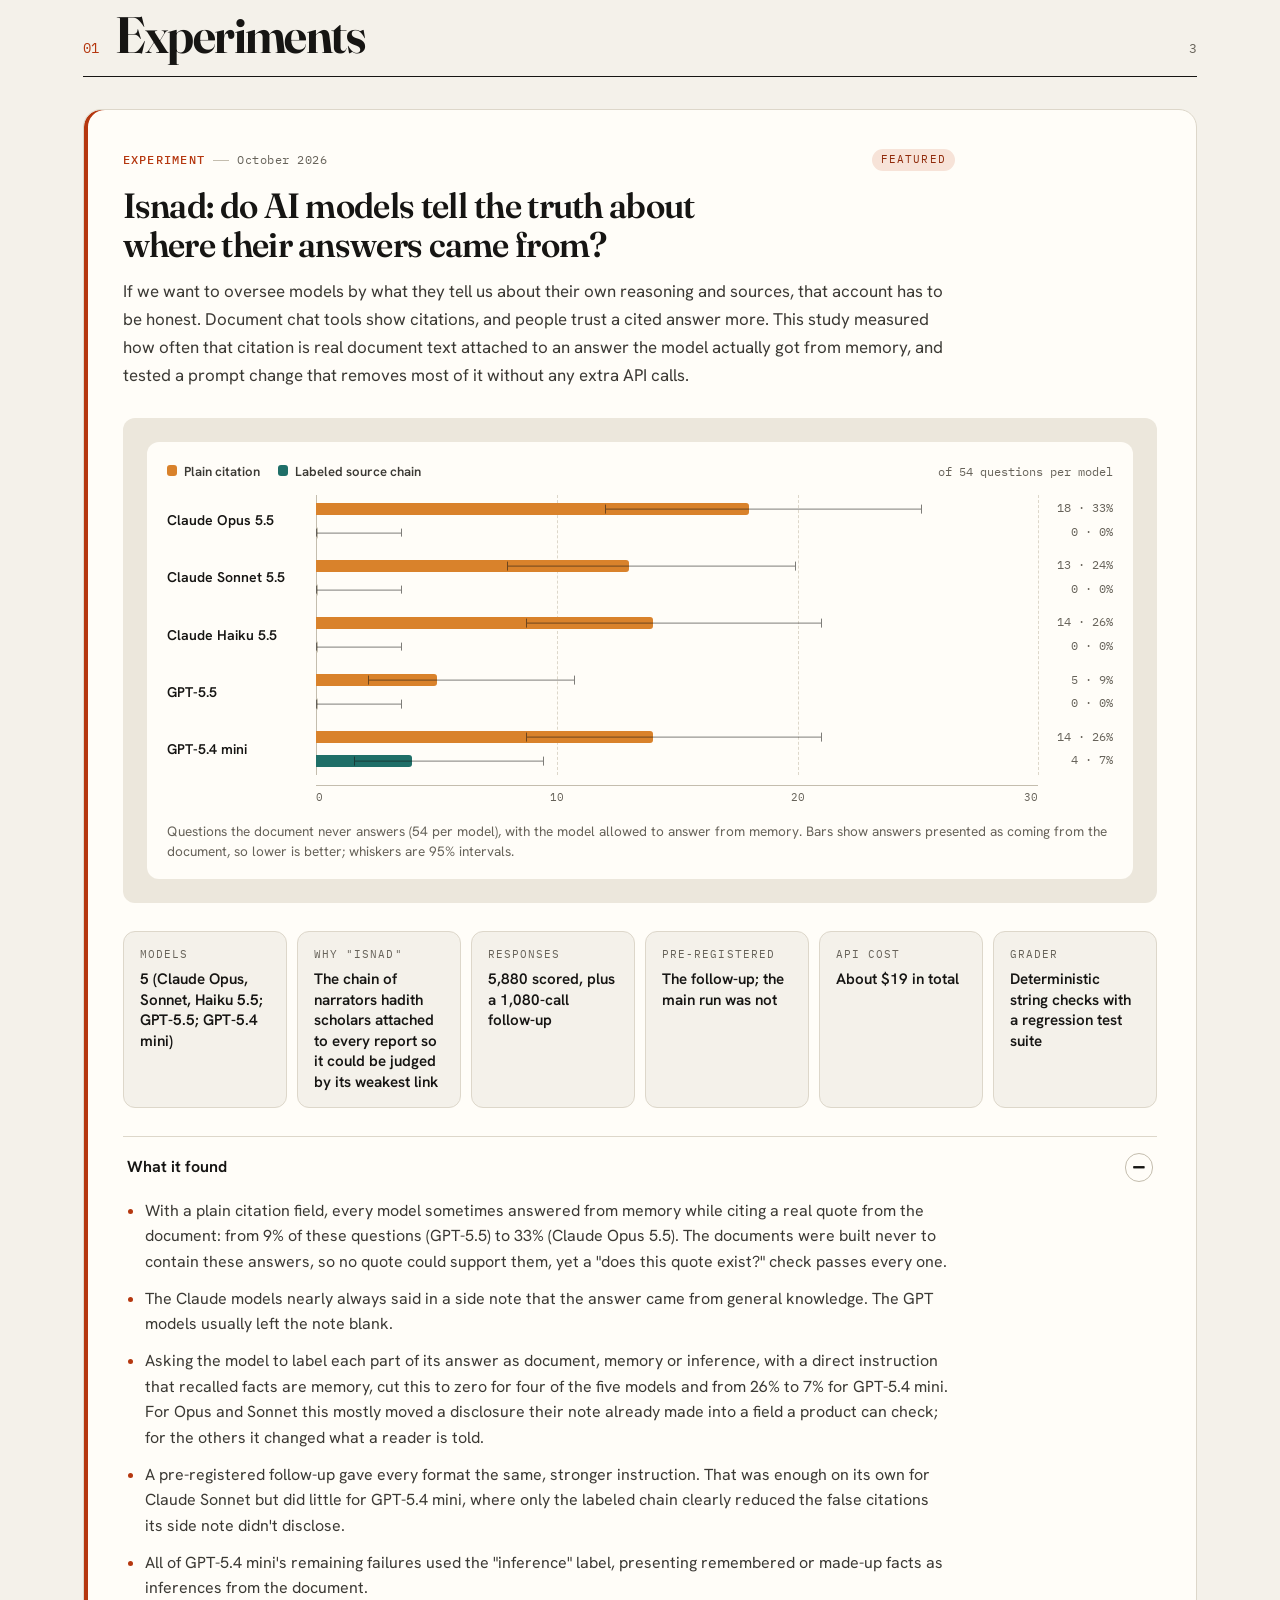
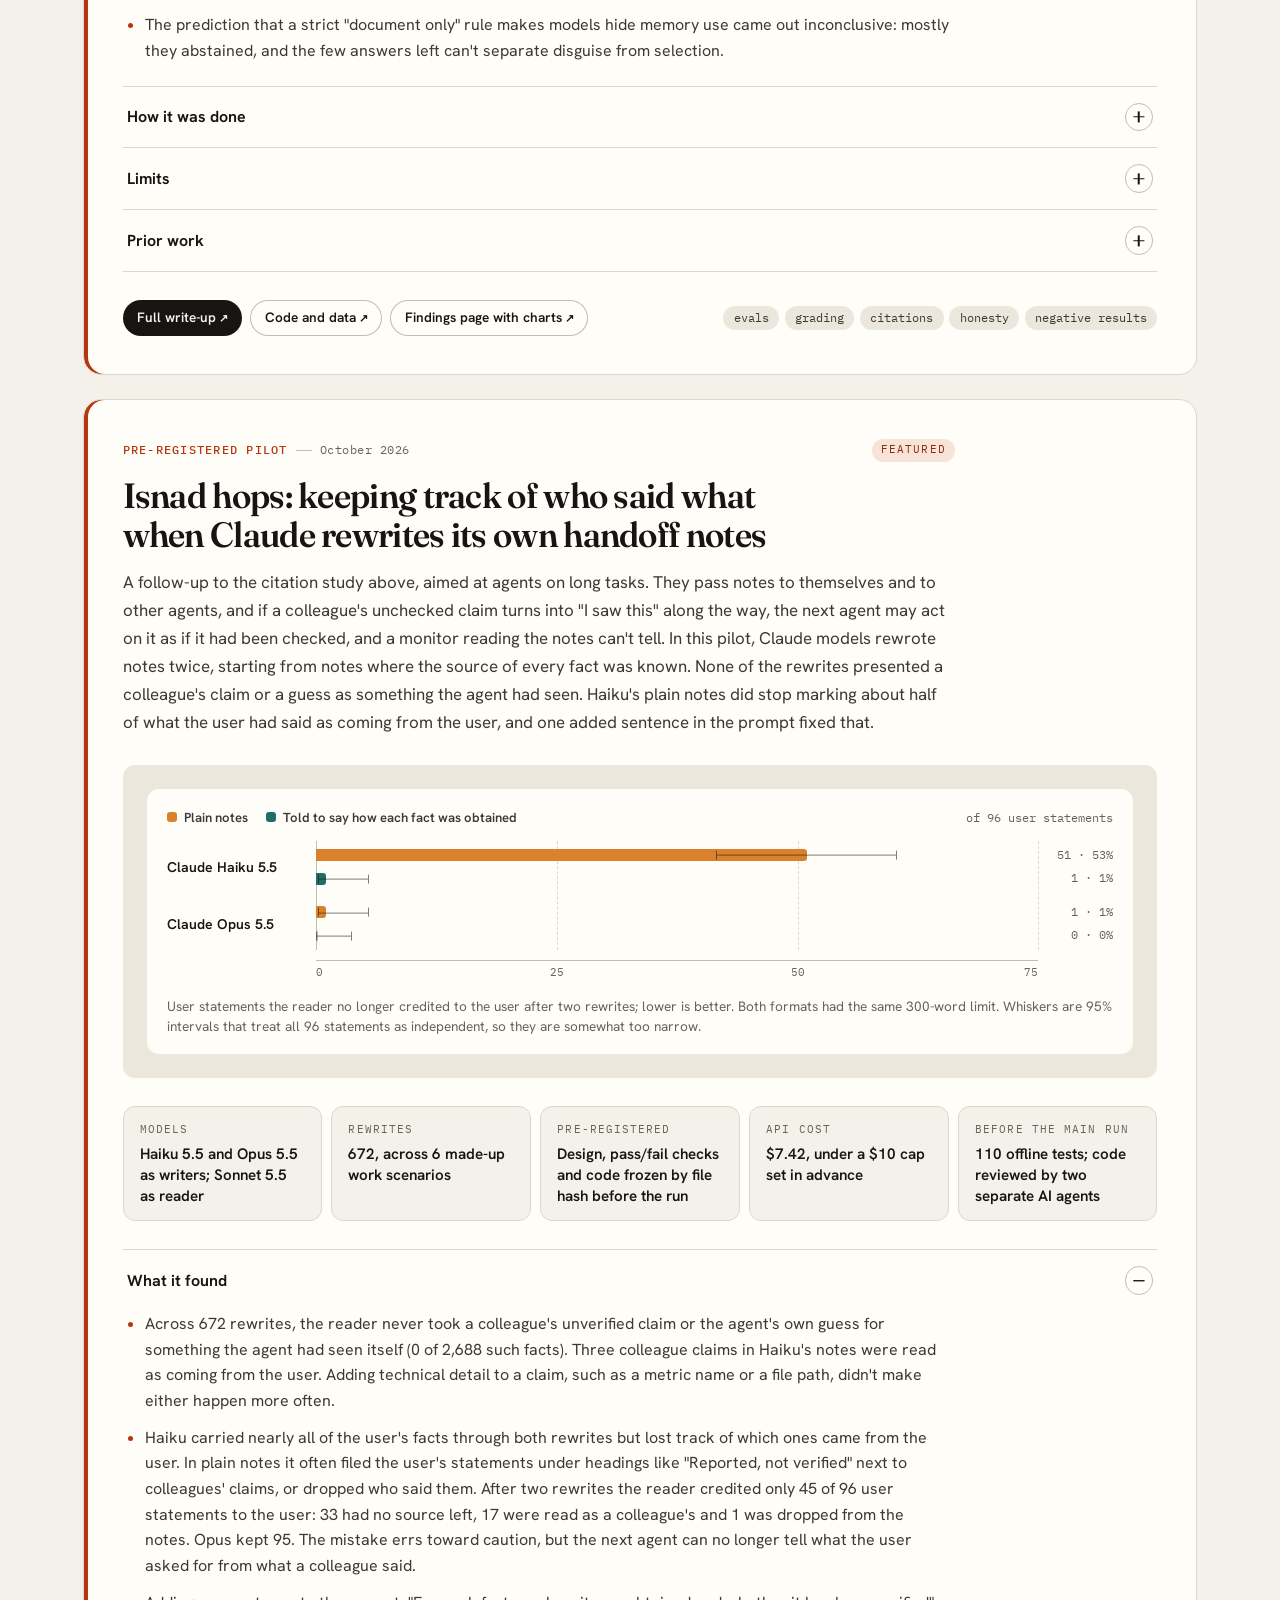
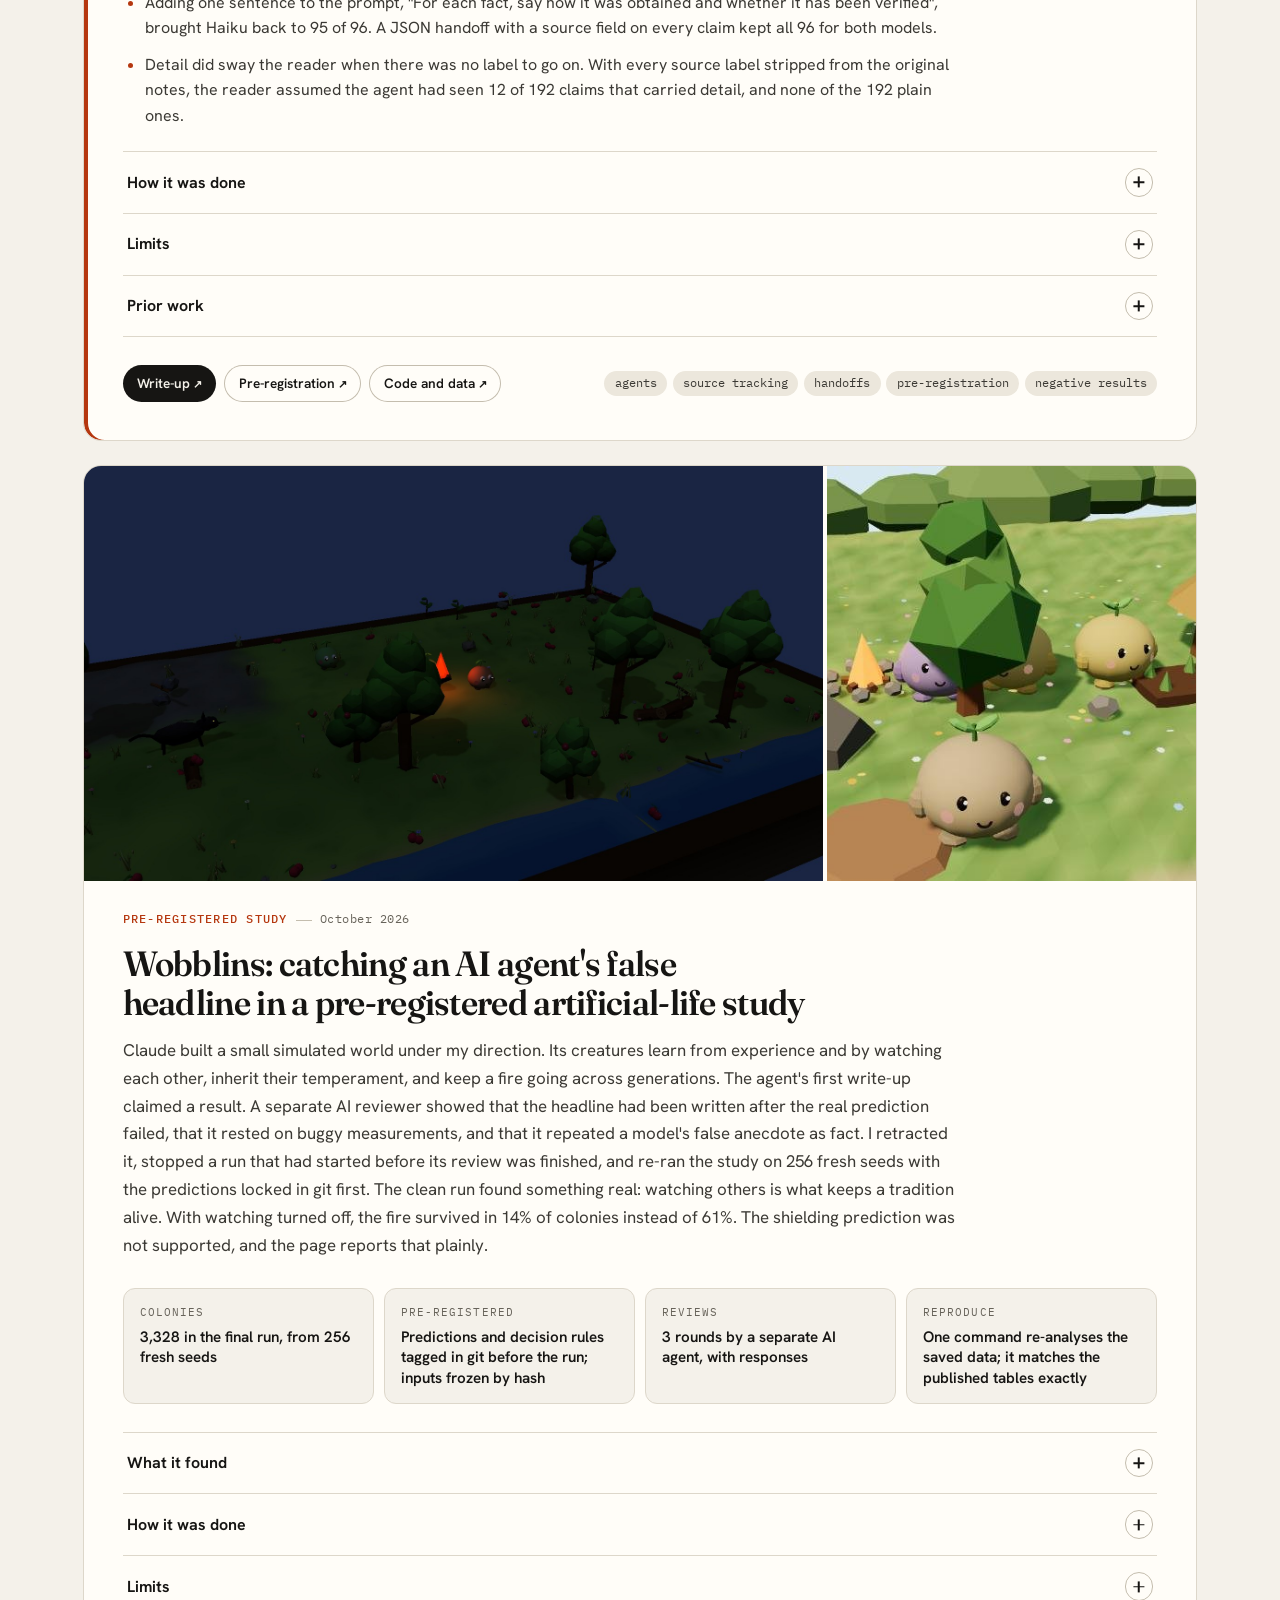
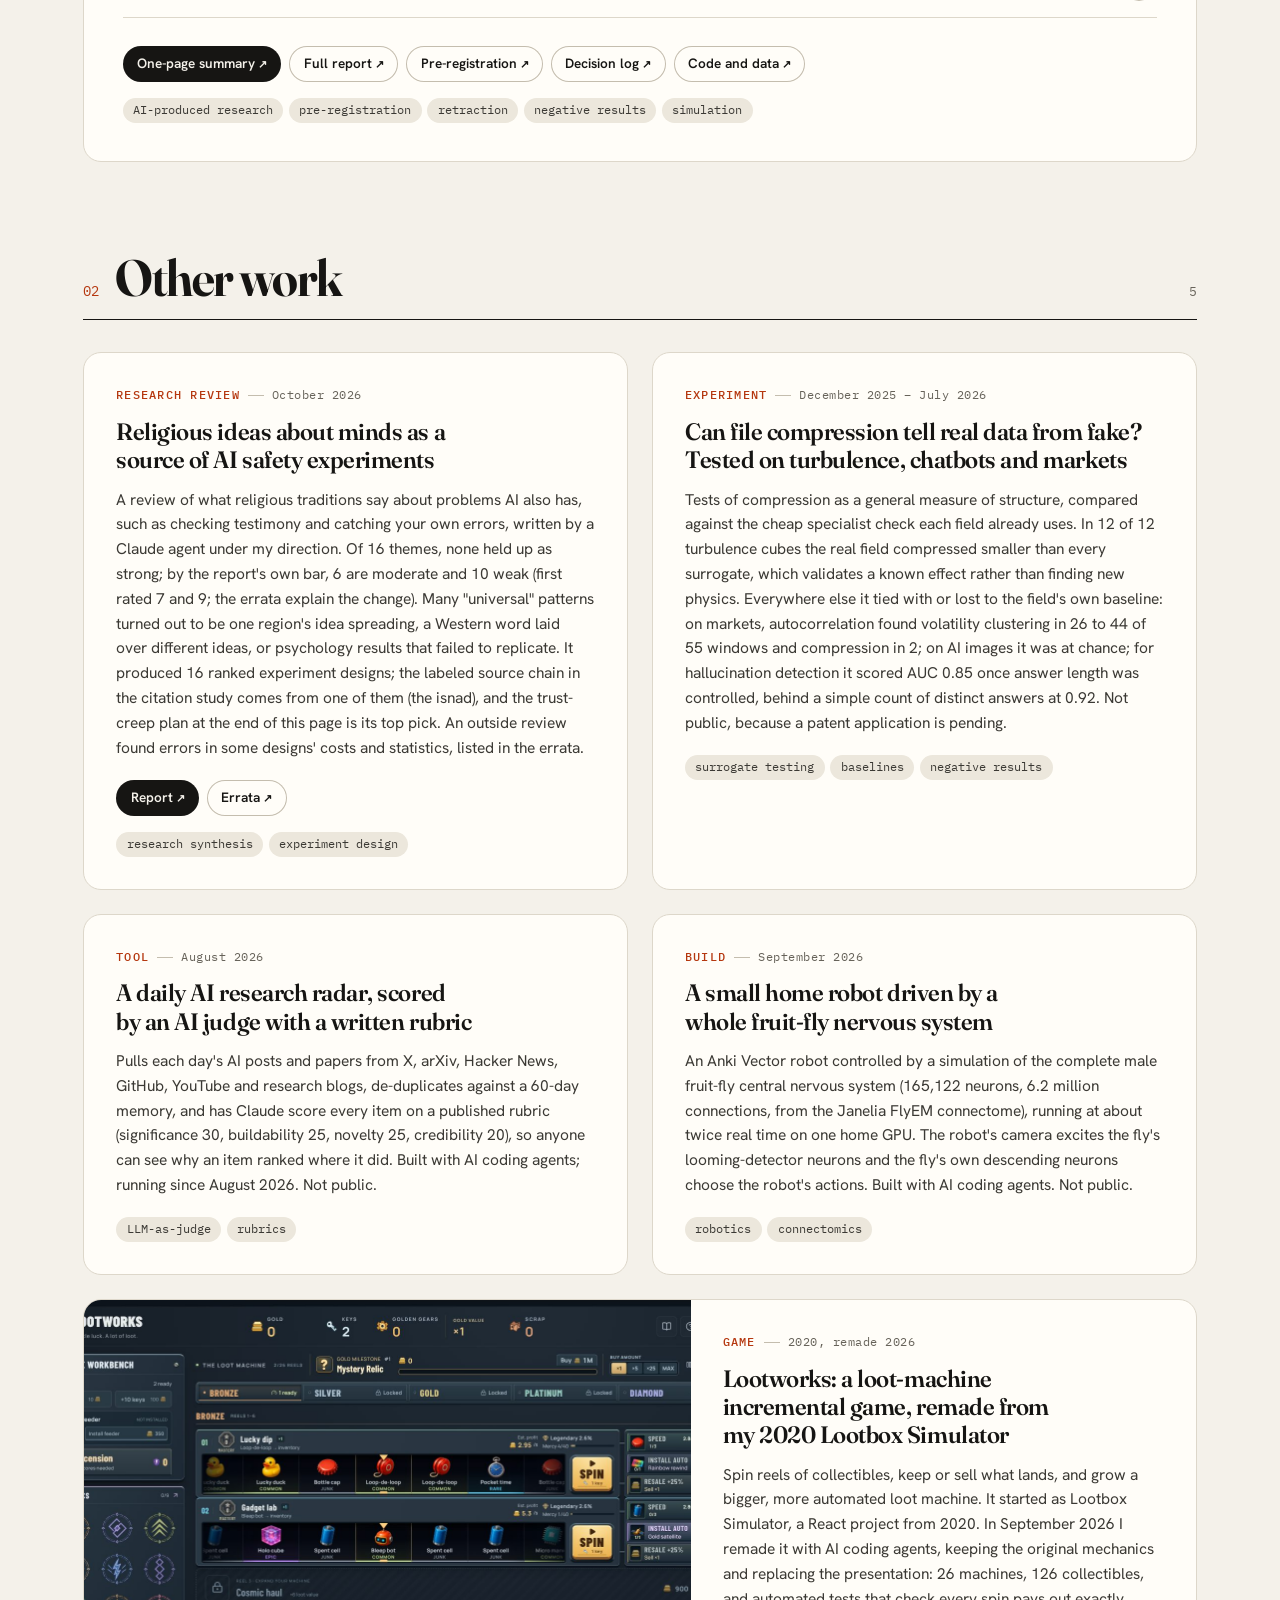
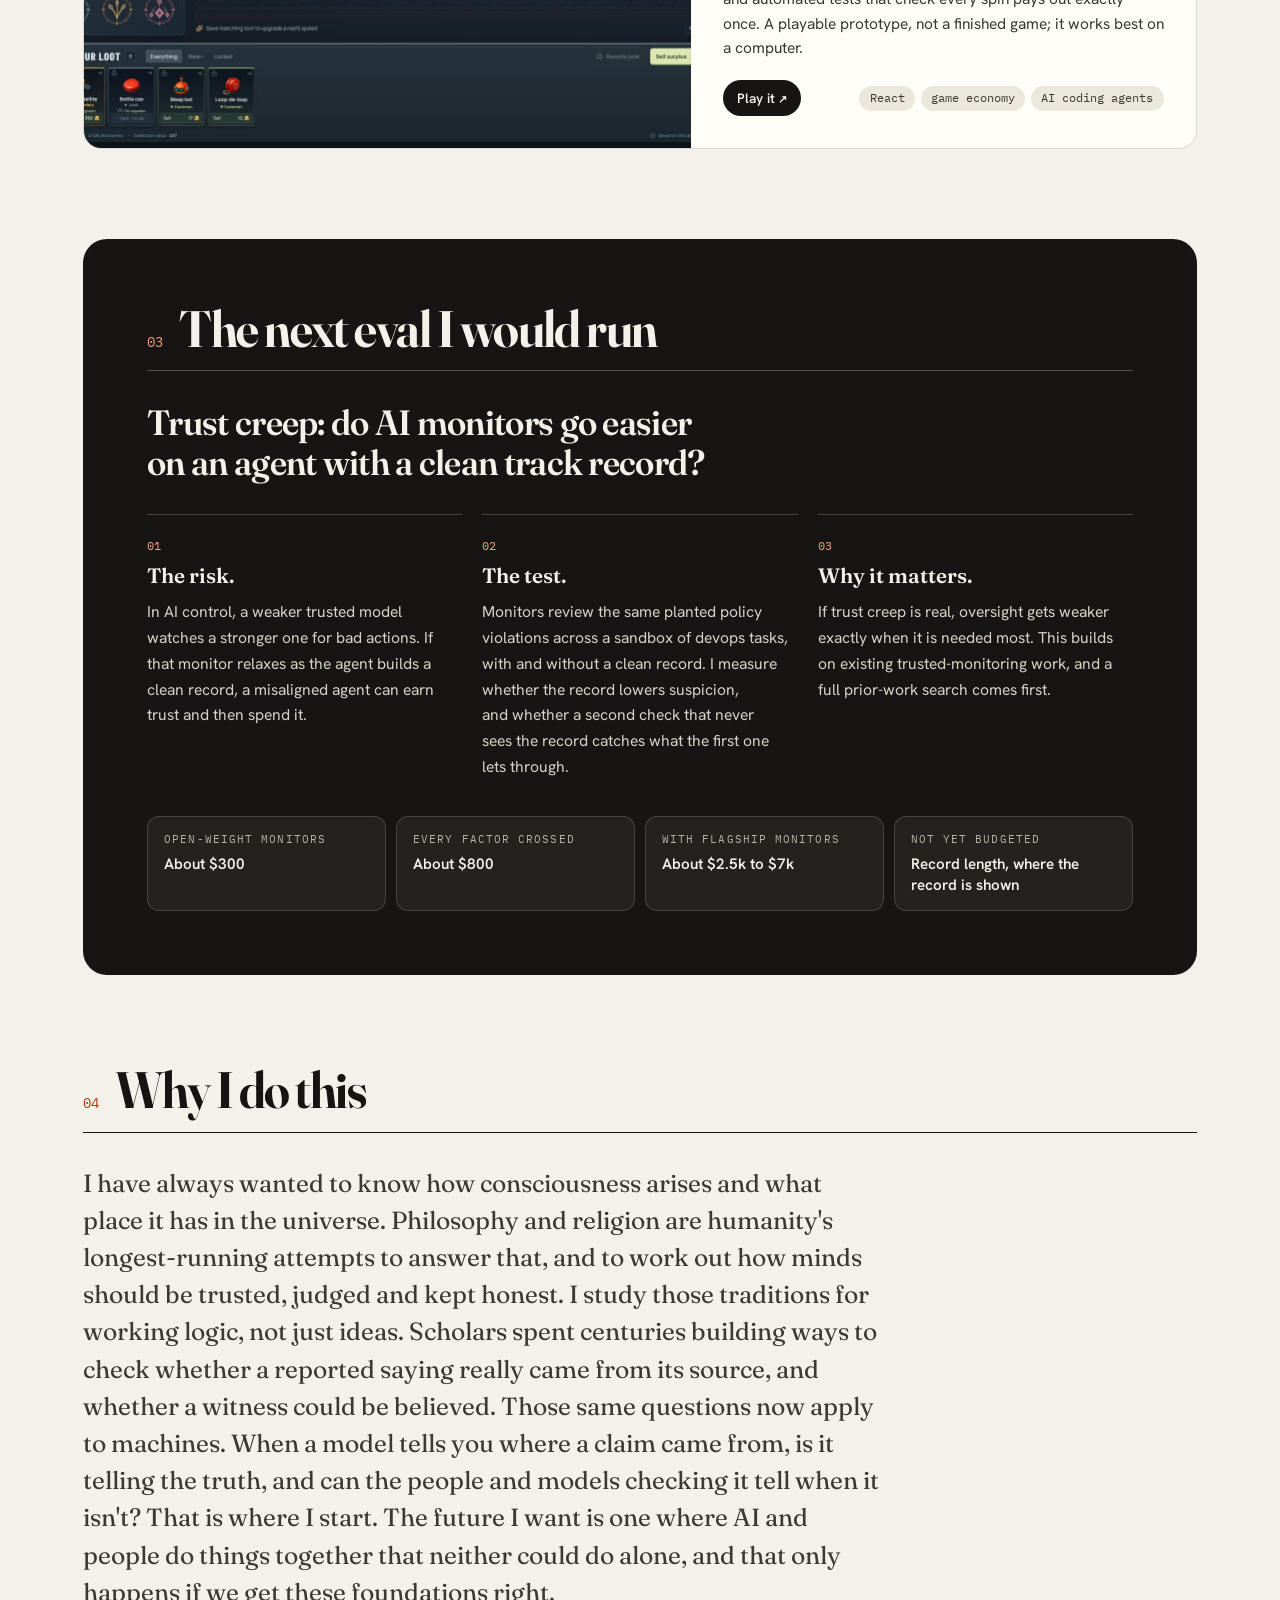
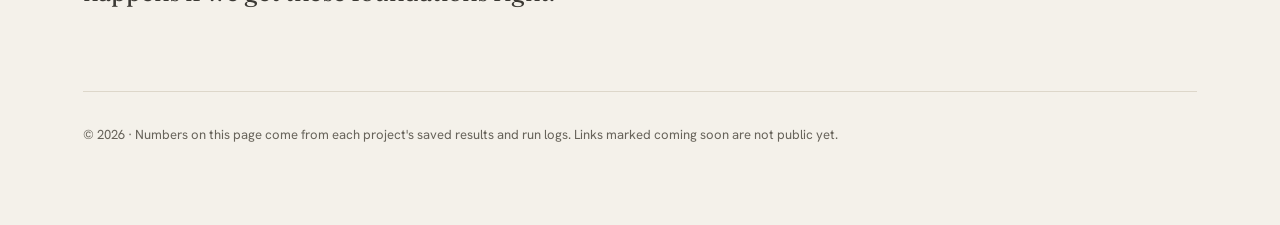
==== commit c49fc3ab: "Remove Office Studio entry" ====
--- a/for/anthropic-safeguards/index.html
+++ b/for/anthropic-safeguards/index.html
@@ -10,7 +10,7 @@
 <link rel="preconnect" href="https://fonts.gstatic.com" crossorigin>
 <link rel="stylesheet" href="https://fonts.googleapis.com/css2?family=Fraunces:opsz,wght,SOFT@9..144,300..800,0..100&family=Hanken+Grotesk:wght@400..700&family=IBM+Plex+Mono:wght@400;500&display=swap">
 <link rel="icon" href="data:,">
-<link rel="stylesheet" href="../../style.css?v=11">
+<link rel="stylesheet" href="../../style.css?v=12">
 </head>
 <body>
 <a class="skip" href="#main">Skip to the work</a>
@@ -19,8 +19,8 @@
   <header class="hero" id="side"></header>
   <main class="main" id="main"></main>
 </div>
-<script src="work.js?v=11"></script>
-<script src="../../render.js?v=11"></script>
+<script src="work.js?v=12"></script>
+<script src="../../render.js?v=12"></script>
 <script>
 (function () {
   var html =
